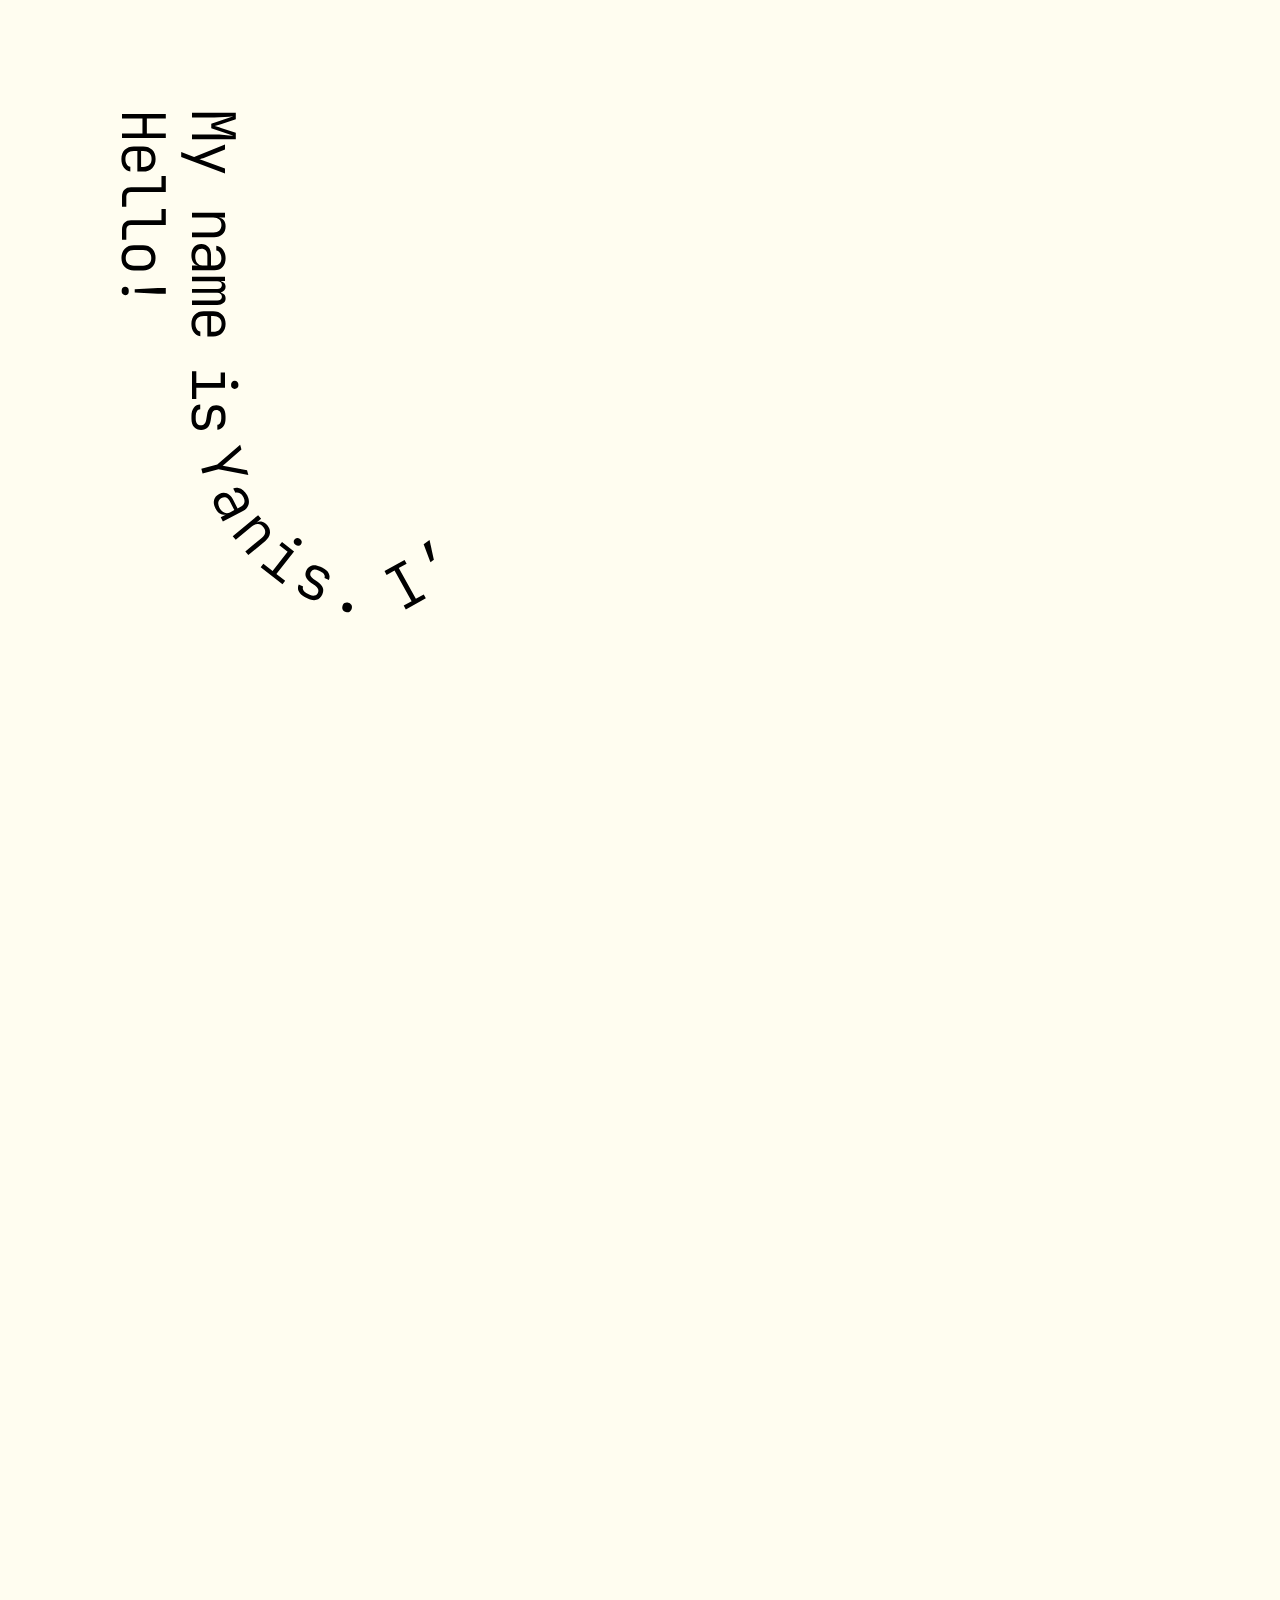
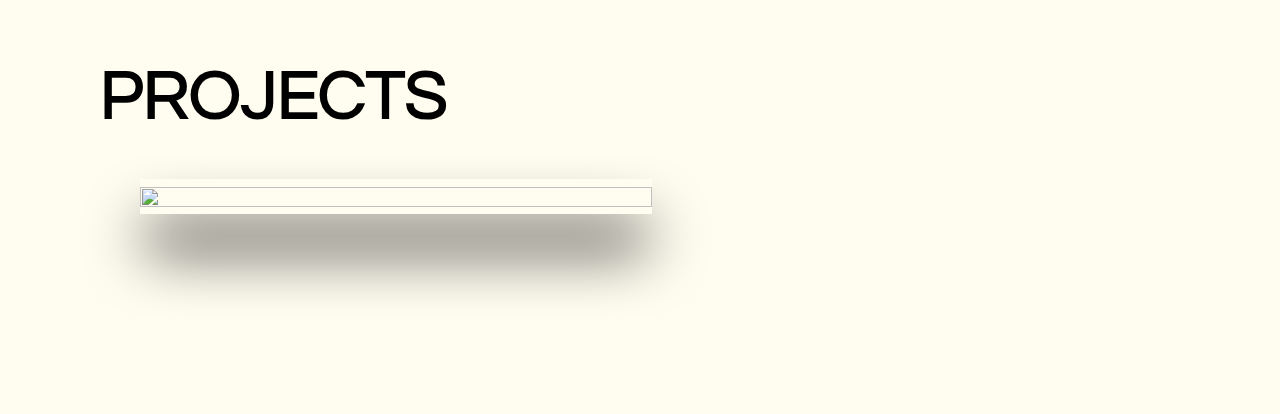
==== index.html @ 22958932 "svg configuration Done." ====
<!DOCTYPE html>
<html lang="fr">
  <head>
    <meta charset="UTF-8" />
    <meta http-equiv="X-UA-Compatible" content="IE=edge" />
    <meta name="viewport" content="width=device-width, initial-scale=1.0" />
    <link rel="stylesheet" href="style/style.css" />
    <link rel="preconnect" href="https://fonts.googleapis.com" />
    <link rel="preconnect" href="https://fonts.gstatic.com" crossorigin />
    <link
      href="https://fonts.googleapis.com/css2?family=Questrial&family=Roboto&display=swap"
      rel="stylesheet"
    />
    <title>Yanis - Portfolio</title>
  </head>
  <body>
    <header>
      <div
        style="
          width: auto;
          padding-top: 10px;
          padding-bottom: 30px;
          display: flex;
          justify-content: flex-end;
        "
      >
        <ul class="smooth-transition transformation-y">
          <li><a href="#home">Home</a></li>
          <li><a href="#projects">Projects</a></li>
          <li><a href="#contact">Contact</a></li>
          <li><a href="#about">About</a></li>
        </ul>
      </div>
    </header>

    <main>
      <div class="home-container">
        <div style="display: flex; justify-content: center">
          <svg
            width="1072"
            height="100%"
            viewBox="0 0 1072 1353"
            fill="none"
            xmlns="http://www.w3.org/2000/svg"
          >
            <path
              class="hello"
              d="M18 5.88L61.8 5.88V10.62H42.84V25.38L61.8 25.38V30.12L18 30.12V25.38H38.46V10.62L18 10.62V5.88ZM17.4 50.9766C17.4 47.1366 18.52 44.0766 20.76 41.7966C23.04 39.5166 26.06 38.3766 29.82 38.3766H39.18C42.94 38.3766 45.94 39.5166 48.18 41.7966C50.46 44.0766 51.6 47.1366 51.6 50.9766C51.6 54.8166 50.46 57.8766 48.18 60.1566C45.94 62.4366 42.94 63.5766 39.18 63.5766H33.36L33.36 43.0566H29.82C27.14 43.0566 25.06 43.7366 23.58 45.0966C22.14 46.4966 21.42 48.4566 21.42 50.9766C21.42 53.0966 21.84 54.8166 22.68 56.1366C23.52 57.4566 24.74 58.3166 26.34 58.7166V63.4566C23.58 63.0166 21.4 61.6766 19.8 59.4366C18.2 57.1966 17.4 54.3766 17.4 50.9766ZM37.08 43.0566L37.08 58.8966H39.18C41.86 58.8966 43.92 58.2166 45.36 56.8566C46.84 55.4966 47.58 53.5366 47.58 50.9766C47.58 48.4166 46.84 46.4566 45.36 45.0966C43.92 43.7366 41.86 43.0566 39.18 43.0566H37.08ZM18 88.5731C18 85.7331 18.8 83.4731 20.4 81.7931C22.04 80.1531 24.24 79.3331 27 79.3331H57.48V68.0531H61.8V84.0731H27C25.52 84.0731 24.36 84.4731 23.52 85.2731C22.72 86.0731 22.32 87.1731 22.32 88.5731V98.7731H18V88.5731ZM18 121.55C18 118.71 18.8 116.45 20.4 114.77C22.04 113.13 24.24 112.31 27 112.31H57.48V101.03H61.8V117.05H27C25.52 117.05 24.36 117.45 23.52 118.25C22.72 119.05 22.32 120.15 22.32 121.55V131.75H18V121.55ZM17.46 149.906C17.46 146.026 18.58 142.946 20.82 140.666C23.06 138.426 26.1 137.306 29.94 137.306H39.06C42.9 137.306 45.94 138.426 48.18 140.666C50.42 142.946 51.54 146.026 51.54 149.906C51.54 153.786 50.42 156.846 48.18 159.086C45.94 161.366 42.92 162.506 39.12 162.506H29.94C26.1 162.506 23.06 161.366 20.82 159.086C18.58 156.846 17.46 153.786 17.46 149.906ZM21.72 149.906C21.72 152.346 22.42 154.246 23.82 155.606C25.22 157.006 27.26 157.706 29.94 157.706H39.06C41.74 157.706 43.78 157.006 45.18 155.606C46.58 154.246 47.28 152.346 47.28 149.906C47.28 147.466 46.58 145.546 45.18 144.146C43.78 142.786 41.74 142.106 39.06 142.106H29.94C27.26 142.106 25.22 142.786 23.82 144.146C22.42 145.546 21.72 147.466 21.72 149.906ZM30.72 181.263L53.94 180.063H61.8V185.703H53.94L30.72 184.503V181.263ZM17.7 182.223C17.7 181.183 18.02 180.343 18.66 179.703C19.34 179.063 20.2 178.743 21.24 178.743C22.28 178.743 23.12 179.063 23.76 179.703C24.4 180.343 24.72 181.183 24.72 182.223V183.663C24.72 184.743 24.4 185.583 23.76 186.183C23.12 186.823 22.28 187.143 21.24 187.143C20.24 187.143 19.4 186.803 18.72 186.123C18.04 185.483 17.7 184.663 17.7 183.663V182.223Z"
              fill="black"
            />
            <path
              class="my-name"
              d="M88.0001 4.8L131.8 4.8V11.22L116.92 16.26C115.76 16.66 114.58 17.02 113.38 17.34C112.18 17.7 111.24 17.96 110.56 18.12C111.24 18.28 112.18 18.52 113.38 18.84C114.58 19.16 115.78 19.52 116.98 19.92L131.8 24.78V31.2L88.0001 31.2V26.52H110.2C113.64 26.52 117.02 26.64 120.34 26.88C123.66 27.12 126.68 27.42 129.4 27.78L107.26 20.34V15.66L129.4 8.16C126.76 8.52 123.82 8.82 120.58 9.06C117.38 9.34 113.92 9.48 110.2 9.48L88.0001 9.48V4.8ZM77.2001 44.0166L90.1001 48.8766L121 36.3966V41.6166L100.42 49.6566C99.6201 49.9766 98.7201 50.2966 97.7201 50.6166C96.7601 50.9366 95.9601 51.1766 95.3201 51.3366C95.9601 51.4966 96.7601 51.7366 97.7201 52.0566C98.7201 52.3766 99.6401 52.6966 100.48 53.0166L121 60.5166V65.5566L77.2001 48.9966V44.0166ZM88.0001 104.75H121V109.49H114.88C117 109.85 118.64 110.81 119.8 112.37C121 113.93 121.6 115.95 121.6 118.43C121.6 121.71 120.56 124.33 118.48 126.29C116.44 128.25 113.66 129.23 110.14 129.23H88.0001V124.49H109.6C112.12 124.49 114.06 123.83 115.42 122.51C116.78 121.19 117.46 119.39 117.46 117.11C117.46 114.75 116.74 112.89 115.3 111.53C113.86 110.17 111.82 109.49 109.18 109.49H88.0001V104.75ZM87.4001 147.326C87.4001 143.846 88.2801 141.106 90.0401 139.106C91.8401 137.106 94.2601 136.106 97.3001 136.106C100.3 136.106 102.66 137.086 104.38 139.046C106.14 141.006 107.02 143.646 107.02 146.966V157.466H110.5C112.66 157.466 114.34 156.826 115.54 155.546C116.78 154.266 117.4 152.486 117.4 150.206C117.4 148.166 116.92 146.446 115.96 145.046C115.04 143.646 113.82 142.806 112.3 142.526V137.726C114.14 137.966 115.76 138.646 117.16 139.766C118.56 140.886 119.64 142.346 120.4 144.146C121.2 145.946 121.6 147.966 121.6 150.206C121.6 153.886 120.6 156.806 118.6 158.966C116.64 161.126 113.98 162.206 110.62 162.206H88.0001V157.526H94.0601C91.9801 157.206 90.3401 156.126 89.1401 154.286C87.9801 152.446 87.4001 150.126 87.4001 147.326ZM91.2401 148.466C91.2401 151.106 91.9001 153.266 93.2201 154.946C94.5401 156.626 96.2601 157.466 98.3801 157.466H103.36V147.026C103.36 145.146 102.84 143.646 101.8 142.526C100.76 141.406 99.3401 140.846 97.5401 140.846C95.6201 140.846 94.0801 141.526 92.9201 142.886C91.8001 144.246 91.2401 146.106 91.2401 148.466ZM88.0001 168.783H121V172.983H116.92V173.283C118.32 173.523 119.44 174.123 120.28 175.083C121.16 176.083 121.6 177.323 121.6 178.803C121.6 180.203 121.18 181.383 120.34 182.343C119.5 183.343 118.36 184.043 116.92 184.443V184.683C118.32 184.963 119.44 185.603 120.28 186.603C121.16 187.603 121.6 188.863 121.6 190.383C121.6 192.343 120.84 193.923 119.32 195.123C117.8 196.363 115.78 196.983 113.26 196.983H88.0001V192.543H113.26C114.7 192.543 115.82 192.203 116.62 191.523C117.46 190.883 117.88 189.963 117.88 188.763C117.88 187.523 117.46 186.563 116.62 185.883C115.82 185.203 114.7 184.863 113.26 184.863H88.0001V180.903H113.26C114.7 180.903 115.82 180.563 116.62 179.883C117.46 179.203 117.88 178.263 117.88 177.063C117.88 175.863 117.46 174.923 116.62 174.243C115.82 173.563 114.7 173.223 113.26 173.223H88.0001V168.783ZM87.4001 215.859C87.4001 212.019 88.5201 208.959 90.7601 206.679C93.0401 204.399 96.0601 203.259 99.8201 203.259H109.18C112.94 203.259 115.94 204.399 118.18 206.679C120.46 208.959 121.6 212.019 121.6 215.859C121.6 219.699 120.46 222.759 118.18 225.039C115.94 227.319 112.94 228.459 109.18 228.459H103.36V207.939H99.8201C97.1401 207.939 95.0601 208.619 93.5801 209.979C92.1401 211.379 91.4201 213.339 91.4201 215.859C91.4201 217.979 91.8401 219.699 92.6801 221.019C93.5201 222.339 94.7401 223.199 96.3401 223.599V228.339C93.5801 227.899 91.4001 226.559 89.8001 224.319C88.2001 222.079 87.4001 219.259 87.4001 215.859ZM107.08 207.939V223.779H109.18C111.86 223.779 113.92 223.099 115.36 221.739C116.84 220.379 117.58 218.419 117.58 215.859C117.58 213.299 116.84 211.339 115.36 209.979C113.92 208.619 111.86 207.939 109.18 207.939H107.08Z"
              fill="black"
            />
            <path
              class="is"
              d="M88.0001 263.28H92.3201V275.04H116.68V264.54H121V279.84H92.3201V291H88.0001V263.28ZM127.06 276.9C127.06 275.66 127.38 274.66 128.02 273.9C128.66 273.18 129.54 272.82 130.66 272.82C131.82 272.82 132.74 273.18 133.42 273.9C134.1 274.66 134.44 275.66 134.44 276.9C134.44 278.14 134.1 279.12 133.42 279.84C132.74 280.6 131.82 280.98 130.66 280.98C129.54 280.98 128.66 280.6 128.02 279.84C127.38 279.12 127.06 278.14 127.06 276.9ZM87.4601 307.777C87.4601 304.497 88.2401 301.797 89.8001 299.677C91.4001 297.597 93.5401 296.517 96.2201 296.437V301.297C94.8601 301.377 93.7601 302.017 92.9201 303.217C92.1201 304.457 91.7201 306.017 91.7201 307.897V310.777C91.7201 312.937 92.1801 314.557 93.1001 315.637C94.0601 316.757 95.3201 317.317 96.8801 317.317C98.3601 317.317 99.5601 316.817 100.48 315.817C101.4 314.817 102 313.417 102.28 311.617L103.06 306.637C104.06 300.357 107.14 297.217 112.3 297.217C115.22 297.217 117.48 298.177 119.08 300.097C120.72 302.057 121.54 304.797 121.54 308.317V310.657C121.54 313.897 120.78 316.517 119.26 318.517C117.78 320.517 115.8 321.557 113.32 321.637V316.777C114.52 316.697 115.48 316.097 116.2 314.977C116.92 313.857 117.28 312.377 117.28 310.537V308.197C117.28 306.197 116.84 304.637 115.96 303.517C115.08 302.437 113.86 301.897 112.3 301.897C109.66 301.897 108.06 303.717 107.5 307.357L106.72 312.277C106.2 315.557 105.16 317.997 103.6 319.597C102.08 321.197 99.9401 321.997 97.1801 321.997C94.1801 321.997 91.8001 321.037 90.0401 319.117C88.3201 317.197 87.4601 314.397 87.4601 310.717V307.777Z"
              fill="black"
            />
            <path
              class="yanis"
              d="M97.3264 360.873L113.256 356.573L136.156 336.655L137.439 341.405L121.943 354.911C121.142 355.625 120.43 356.21 119.807 356.668C119.196 357.165 118.732 357.518 118.415 357.728C118.756 357.76 119.315 357.837 120.094 357.958C120.911 358.069 121.84 358.212 122.882 358.387L143.037 362.143L144.32 366.893L114.507 361.207L98.5775 365.508L97.3264 360.873Z"
              fill="black"
            />
            <path
              class="yanis"
              d="M111.502 400.452C109.902 397.362 109.423 394.524 110.066 391.939C110.745 389.335 112.434 387.334 115.133 385.936C117.797 384.556 120.343 384.341 122.772 385.291C125.236 386.222 127.232 388.161 128.758 391.109L133.587 400.433L136.678 398.833C138.596 397.839 139.793 396.498 140.27 394.81C140.782 393.103 140.514 391.237 139.466 389.213C138.528 387.401 137.31 386.095 135.814 385.293C134.353 384.473 132.884 384.288 131.405 384.738L129.198 380.476C130.942 379.843 132.693 379.702 134.451 380.052C136.21 380.403 137.84 381.203 139.343 382.452C140.881 383.682 142.165 385.292 143.195 387.281C144.888 390.549 145.343 393.602 144.56 396.439C143.813 399.259 141.948 401.441 138.964 402.986L118.878 413.389L116.726 409.233L122.107 406.446C120.113 407.119 118.16 406.914 116.248 405.832C114.372 404.732 112.79 402.938 111.502 400.452ZM115.436 399.698C116.65 402.043 118.23 403.657 120.174 404.542C122.119 405.426 124.033 405.381 125.915 404.406L130.337 402.116L125.536 392.846C124.672 391.176 123.52 390.083 122.081 389.567C120.643 389.051 119.124 389.207 117.526 390.035C115.821 390.918 114.766 392.23 114.362 393.971C113.993 395.693 114.351 397.603 115.436 399.698Z"
              fill="black"
            />
            <path
              class="yanis"
              d="M128.717 428.223L154.125 407.165L157.15 410.814L152.438 414.72C154.3 413.644 156.175 413.337 158.064 413.798C159.983 414.233 161.734 415.405 163.317 417.315C165.41 419.84 166.281 422.521 165.93 425.357C165.61 428.168 164.095 430.697 161.385 432.943L144.339 447.071L141.314 443.421L157.945 429.638C159.885 428.03 160.957 426.284 161.162 424.4C161.367 422.516 160.742 420.696 159.287 418.94C157.781 417.123 156.04 416.151 154.063 416.022C152.087 415.894 150.082 416.672 148.049 418.357L131.742 431.872L128.717 428.223Z"
              fill="black"
            />
            <path
              class="yanis"
              d="M156.681 459.141L159.345 455.741L168.602 462.993L183.626 443.817L175.36 437.342L178.024 433.941L190.068 443.377L172.381 465.954L181.166 472.836L178.502 476.237L156.681 459.141ZM191.491 436.794C190.515 436.029 189.925 435.16 189.722 434.188C189.55 433.24 189.809 432.325 190.5 431.443C191.215 430.53 192.066 430.028 193.052 429.937C194.07 429.87 195.067 430.219 196.043 430.984C197.019 431.749 197.581 432.621 197.728 433.6C197.907 434.604 197.639 435.563 196.923 436.476C196.233 437.358 195.391 437.816 194.398 437.851C193.436 437.911 192.468 437.558 191.491 436.794Z"
              fill="black"
            />
            <path
              class="yanis"
              d="M201.138 489.244C198.186 487.816 196.094 485.938 194.865 483.611C193.689 481.265 193.648 478.869 194.743 476.421L199.118 478.537C198.598 479.796 198.695 481.065 199.41 482.343C200.178 483.603 201.408 484.643 203.101 485.461L205.694 486.715C207.638 487.655 209.297 487.946 210.67 487.588C212.096 487.211 213.149 486.321 213.828 484.916C214.472 483.584 214.544 482.286 214.044 481.022C213.545 479.759 212.545 478.609 211.047 477.573L206.903 474.703C201.685 471.069 200.198 466.929 202.445 462.284C203.716 459.655 205.564 458.038 207.989 457.434C210.467 456.811 213.291 457.265 216.46 458.797L218.567 459.816C221.484 461.226 223.512 463.051 224.65 465.29C225.807 467.493 225.881 469.729 224.874 471.996L220.498 469.88C220.949 468.765 220.826 467.64 220.131 466.504C219.436 465.368 218.261 464.4 216.604 463.599L214.498 462.58C212.697 461.71 211.101 461.427 209.71 461.731C208.354 462.054 207.337 462.917 206.658 464.321C205.509 466.698 206.451 468.931 209.484 471.019L213.574 473.863C216.3 475.759 218.044 477.758 218.806 479.859C219.584 481.924 219.373 484.199 218.172 486.683C216.866 489.384 214.965 491.109 212.471 491.858C209.993 492.57 207.098 492.126 203.785 490.524L201.138 489.244Z"
              fill="black"
            />
            <path
              class="yanis"
              d="M241.995 504.047C240.556 503.701 239.507 503.017 238.848 501.994C238.237 500.942 238.1 499.716 238.437 498.316C238.793 496.838 239.482 495.77 240.505 495.111C241.566 494.461 242.816 494.309 244.255 494.656C245.694 495.002 246.719 495.701 247.33 496.753C247.979 497.815 248.126 499.085 247.771 500.562C247.434 501.962 246.734 502.987 245.673 503.637C244.66 504.257 243.434 504.394 241.995 504.047Z"
              fill="black"
            />
            <path
              class="im"
              d="M301.801 501.377L299.7 497.602L307.618 493.197L290.525 462.472L282.608 466.876L280.508 463.101L300.537 451.959L302.637 455.734L294.772 460.109L311.865 490.835L319.73 486.459L321.83 490.235L301.801 501.377Z"
              fill="black"
            />
            <path
              class="im"
              d="M326.45 454.165L319.63 436.177L325.539 432.063L329.848 451.799L326.45 454.165Z"
              fill="black"
            />
            <path
              class="im"
              d="M369.233 457.556L347.756 432.501L350.945 429.768L353.6 432.866L353.828 432.67C353.099 431.451 352.826 430.21 353.008 428.948C353.195 427.629 353.85 426.488 354.973 425.525C356.036 424.613 357.206 424.164 358.481 424.177C359.787 424.164 361.06 424.574 362.301 425.407L362.484 425.251C361.785 424.006 361.542 422.739 361.755 421.451C361.941 420.132 362.611 418.977 363.765 417.988C365.254 416.713 366.948 416.261 368.848 416.634C370.779 416.982 372.564 418.112 374.204 420.025L390.644 439.203L387.273 442.093L370.833 422.915C369.896 421.821 368.909 421.192 367.872 421.027C366.839 420.806 365.868 421.086 364.956 421.867C364.015 422.674 363.559 423.618 363.59 424.698C363.594 425.748 364.065 426.819 365.002 427.913L381.442 447.091L378.435 449.668L361.996 430.49C361.058 429.397 360.071 428.768 359.034 428.603C357.971 428.408 356.984 428.7 356.073 429.481C355.162 430.262 354.722 431.193 354.752 432.273C354.757 433.323 355.227 434.395 356.165 435.488L372.604 454.667L369.233 457.556Z"
              fill="black"
            />
            <path
              class="web-mobile"
              d="M420.574 412.544L391.788 395.547L394.474 392.318L414.92 404.798C415.674 405.268 416.519 405.815 417.457 406.439C418.364 407.037 419.105 407.523 419.679 407.897L419.794 407.758C419.322 407.262 418.709 406.622 417.956 405.839C417.197 405 416.53 404.238 415.956 403.552L400.267 385.352L403.337 381.662L424.09 393.773C424.9 394.238 425.771 394.754 426.704 395.322C427.605 395.864 428.346 396.35 428.925 396.779L429.079 396.595C428.607 396.098 427.994 395.459 427.241 394.676C426.456 393.868 425.777 393.12 425.203 392.435L409.245 374.558L411.816 371.467L433.619 396.859L430.166 401.011L410.158 389.13C409.2 388.593 408.211 388.031 407.191 387.443C406.166 386.799 405.351 386.277 404.746 385.878L404.631 386.017C405.134 386.539 405.795 387.245 406.615 388.135C407.405 389 408.151 389.854 408.853 390.699L424.066 408.346L420.574 412.544Z"
              fill="black"
            />
            <path
              class="web-mobile"
              d="M454.535 374.565C451.906 377.364 448.995 378.827 445.801 378.956C442.578 379.057 439.596 377.82 436.856 375.246L430.033 368.838C427.292 366.264 425.886 363.379 425.814 360.183C425.713 356.961 426.977 353.95 429.606 351.151C432.235 348.352 435.161 346.902 438.384 346.801C441.578 346.672 444.545 347.895 447.286 350.469L451.528 354.454L437.479 369.411L440.06 371.835C442.013 373.669 443.995 374.598 446.005 374.62C448.013 374.585 449.879 373.649 451.605 371.812C453.056 370.267 453.927 368.726 454.219 367.189C454.51 365.651 454.21 364.189 453.317 362.802L456.562 359.347C458.273 361.558 458.945 364.027 458.577 366.755C458.21 369.483 456.862 372.086 454.535 374.565ZM434.768 366.864L445.612 355.318L444.082 353.881C442.128 352.046 440.161 351.131 438.18 351.137C436.17 351.115 434.289 352.037 432.537 353.903C430.784 355.769 429.981 357.704 430.129 359.709C430.248 361.686 431.284 363.592 433.237 365.427L434.768 366.864Z"
              fill="black"
            />
            <path
              class="web-mobile"
              d="M484.398 344.701C482.652 346.348 480.813 347.313 478.881 347.597C476.921 347.851 475.11 347.389 473.446 346.208L473.402 346.25L477.397 350.482L473.949 353.736L443.888 321.88L447.336 318.627L453.801 325.478L458.699 330.756L458.786 330.673C457.704 328.944 457.361 327.123 457.756 325.211C458.153 323.241 459.209 321.447 460.926 319.827C463.34 317.549 466.03 316.523 468.994 316.75C471.959 316.978 474.731 318.459 477.312 321.194L484.024 328.306C486.605 331.041 487.908 333.909 487.934 336.909C487.962 339.852 486.783 342.45 484.398 344.701ZM480.465 342.719C482.211 341.072 483.084 339.258 483.085 337.277C483.086 335.297 482.18 333.346 480.368 331.426L473.944 324.619C472.133 322.699 470.238 321.682 468.26 321.568C466.283 321.454 464.422 322.221 462.676 323.868C460.96 325.487 460.115 327.302 460.141 329.312C460.17 331.265 461.076 333.187 462.86 335.078L469.284 341.886C471.069 343.777 472.963 344.794 474.968 344.937C476.946 345.051 478.778 344.312 480.465 342.719Z"
              fill="black"
            />
            <path
              class="web-mobile"
              d="M504.439 334.458L476.135 281.203L479.459 277.415L507.763 330.67L504.439 334.458Z"
              fill="black"
            />
            <path
              class="web-mobile"
              d="M526.033 301.045L504.294 276.217L507.454 273.451L510.142 276.52L510.368 276.323C509.626 275.111 509.34 273.873 509.509 272.609C509.681 271.288 510.324 270.14 511.438 269.165C512.491 268.243 513.656 267.782 514.931 267.781C516.237 267.755 517.515 268.151 518.764 268.971L518.945 268.813C518.233 267.575 517.977 266.311 518.176 265.02C518.349 263.699 519.007 262.538 520.15 261.537C521.625 260.246 523.314 259.777 525.218 260.13C527.153 260.457 528.95 261.568 530.61 263.464L547.25 282.469L543.909 285.394L527.269 266.389C526.321 265.305 525.327 264.687 524.289 264.533C523.254 264.322 522.285 264.613 521.382 265.403C520.449 266.22 520.003 267.168 520.045 268.248C520.061 269.298 520.543 270.365 521.491 271.448L538.131 290.453L535.152 293.061L518.512 274.057C517.563 272.973 516.57 272.355 515.531 272.201C514.466 272.017 513.482 272.32 512.579 273.11C511.676 273.901 511.246 274.836 511.288 275.916C511.303 276.966 511.785 278.032 512.734 279.116L529.374 298.121L526.033 301.045Z"
              fill="black"
            />
            <path
              class="web-mobile"
              d="M568.877 267.755C565.648 269.906 562.464 270.682 559.324 270.082C556.218 269.46 553.6 267.551 551.471 264.355L546.414 256.766C544.285 253.57 543.532 250.419 544.154 247.313C544.809 244.185 546.751 241.545 549.98 239.393C553.209 237.242 556.377 236.477 559.483 237.099C562.622 237.699 565.246 239.58 567.353 242.743L572.443 250.382C574.572 253.578 575.309 256.74 574.653 259.868C574.031 262.974 572.106 265.603 568.877 267.755ZM566.515 264.209C568.545 262.857 569.738 261.221 570.094 259.301C570.483 257.36 569.934 255.274 568.448 253.044L563.391 245.454C561.905 243.224 560.192 241.914 558.25 241.526C556.342 241.115 554.373 241.586 552.342 242.939C550.312 244.291 549.102 245.939 548.713 247.88C548.358 249.799 548.923 251.874 550.409 254.104L555.466 261.694C556.952 263.924 558.649 265.245 560.557 265.656C562.498 266.044 564.484 265.562 566.515 264.209Z"
              fill="black"
            />
            <path
              class="web-mobile"
              d="M605.161 247.074C603.006 248.131 600.964 248.51 599.034 248.209C597.087 247.873 595.493 246.895 594.253 245.276L594.199 245.303L596.763 250.527L592.508 252.616L573.208 213.298L577.463 211.209L581.614 219.665L584.733 226.155L584.84 226.102C584.318 224.13 584.528 222.289 585.471 220.579C586.432 218.815 587.972 217.413 590.09 216.373C593.071 214.91 595.943 214.725 598.708 215.819C601.473 216.913 603.684 219.147 605.341 222.522L609.65 231.301C611.307 234.677 611.705 237.801 610.843 240.675C609.999 243.495 608.105 245.628 605.161 247.074ZM601.99 244.018C604.144 242.961 605.515 241.486 606.101 239.594C606.687 237.702 606.399 235.571 605.236 233.201L601.111 224.799C599.948 222.429 598.438 220.897 596.583 220.204C594.728 219.511 592.723 219.693 590.568 220.75C588.45 221.79 587.106 223.274 586.537 225.202C585.987 227.076 586.285 229.181 587.43 231.515L591.555 239.917C592.701 242.251 594.21 243.782 596.083 244.512C597.938 245.205 599.907 245.041 601.99 244.018Z"
              fill="black"
            />
            <path
              class="web-mobile"
              d="M628.58 235.994L627.201 231.9L638.346 228.146L630.569 205.061L620.618 208.413L619.239 204.319L633.739 199.435L642.894 226.614L653.47 223.051L654.85 227.145L628.58 235.994ZM629.018 194.63C627.843 195.026 626.793 195.042 625.869 194.678C624.982 194.301 624.36 193.582 624.002 192.521C623.632 191.422 623.68 190.435 624.145 189.561C624.648 188.674 625.487 188.032 626.662 187.636C627.837 187.24 628.875 187.25 629.774 187.664C630.711 188.066 631.365 188.817 631.735 189.916C632.093 190.977 632.014 191.933 631.498 192.782C631.02 193.618 630.193 194.234 629.018 194.63Z"
              fill="black"
            />
            <path
              class="web-mobile"
              d="M684.046 220.736C681.259 221.282 678.888 220.931 676.931 219.684C675.007 218.39 673.779 216.389 673.248 213.68L667.387 183.769L656.317 185.939L655.487 181.699L671.208 178.618L677.9 212.769C678.184 214.221 678.8 215.283 679.746 215.953C680.685 216.584 681.842 216.765 683.216 216.496L693.225 214.535L694.056 218.774L684.046 220.736Z"
              fill="black"
            />
            <path
              class="web-mobile"
              d="M719.444 217.096C715.611 217.335 712.488 216.407 710.073 214.313C707.656 212.178 706.331 209.235 706.097 205.482L705.517 196.14C705.283 192.388 706.235 189.323 708.371 186.945C710.506 184.528 713.489 183.201 717.321 182.962C721.154 182.724 724.279 183.672 726.696 185.806C729.111 187.9 730.435 190.824 730.668 194.576L731.029 200.385L710.549 201.659L710.768 205.192C710.935 207.867 711.742 209.9 713.192 211.293C714.678 212.644 716.679 213.241 719.194 213.084C721.31 212.953 723.001 212.427 724.266 211.506C725.532 210.586 726.314 209.315 726.614 207.693L731.345 207.399C731.077 210.181 729.875 212.44 727.739 214.176C725.602 215.912 722.837 216.885 719.444 217.096ZM710.318 197.946L726.127 196.963L725.997 194.867C725.831 192.192 725.024 190.178 723.577 188.825C722.128 187.433 720.126 186.816 717.571 186.975C715.016 187.133 713.106 187.994 711.84 189.555C710.572 191.077 710.021 193.175 710.187 195.85L710.318 197.946Z"
              fill="black"
            />
            <path
              class="developer"
              d="M762.116 230.996C759.136 229.624 757.172 227.53 756.223 224.715C755.326 221.88 755.665 218.755 757.238 215.34L761.329 206.457C762.902 203.042 765.057 200.753 767.793 199.591C770.53 198.43 773.407 198.543 776.422 199.932C778.566 200.92 780.121 202.275 781.09 203.998C782.111 205.701 782.385 207.544 781.911 209.528L782.02 209.579L784.978 203.014L788.918 194.458L793.223 196.44L774.901 236.224L770.596 234.241L773.03 228.955L772.976 228.93C771.776 230.579 770.207 231.596 768.268 231.98C766.346 232.328 764.296 232 762.116 230.996ZM765.21 227.863C767.317 228.834 769.29 228.949 771.127 228.21C772.982 227.435 774.453 225.867 775.54 223.505L779.456 215.003C780.543 212.642 780.771 210.523 780.138 208.646C779.558 206.749 778.196 205.307 776.053 204.32C773.873 203.316 771.864 203.184 770.026 203.923C768.189 204.662 766.718 206.23 765.613 208.628L761.698 217.13C760.593 219.528 760.358 221.665 760.991 223.542C761.624 225.419 763.03 226.859 765.21 227.863Z"
              fill="black"
            />
            <path
              class="developer"
              d="M798.251 251.383C795.087 249.208 793.2 246.551 792.591 243.413C792.004 240.243 792.776 237.108 794.906 234.01L800.21 226.298C802.341 223.2 804.98 221.374 808.128 220.82C811.299 220.233 814.466 221.028 817.63 223.204C820.794 225.38 822.669 228.053 823.256 231.224C823.865 234.361 823.105 237.479 820.974 240.577L817.676 245.373L800.768 233.745L798.763 236.662C797.244 238.87 796.626 240.969 796.908 242.959C797.245 244.939 798.452 246.643 800.529 248.071C802.275 249.272 803.931 249.901 805.494 249.957C807.058 250.013 808.458 249.495 809.694 248.403L813.599 251.089C811.673 253.114 809.334 254.151 806.581 254.2C803.829 254.249 801.052 253.31 798.251 251.383ZM802.876 230.68L815.928 239.656L817.118 237.925C818.637 235.717 819.243 233.634 818.939 231.677C818.657 229.687 817.461 227.967 815.352 226.516C813.243 225.066 811.208 224.565 809.249 225.014C807.313 225.429 805.585 226.741 804.066 228.95L802.876 230.68Z"
              fill="black"
            />
            <path
              class="developer"
              d="M827.245 274.091L842.094 242.47L845.615 245.906L835.272 267.756C834.721 268.951 834.127 270.103 833.49 271.214C832.881 272.297 832.41 273.151 832.078 273.777C832.668 273.402 833.496 272.897 834.563 272.262C835.658 271.598 836.796 270.976 837.977 270.396L859.441 259.401L862.962 262.837L831.711 278.449L827.245 274.091Z"
              fill="black"
            />
            <path
              class="developer"
              d="M855.115 306.884C852.863 303.774 851.975 300.638 852.453 297.478C852.962 294.294 854.74 291.599 857.785 289.394L865.366 283.905C868.412 281.7 871.51 280.864 874.662 281.397C877.846 281.906 880.564 283.716 882.816 286.826C885.068 289.937 885.939 293.084 885.43 296.267C884.952 299.428 883.191 302.111 880.146 304.316L875.432 307.729L863.397 291.109L860.53 293.185C858.359 294.757 857.073 296.527 856.672 298.497C856.327 300.475 856.893 302.485 858.371 304.526C859.614 306.243 860.963 307.39 862.418 307.967C863.872 308.543 865.365 308.524 866.895 307.91L869.675 311.749C867.182 313.011 864.63 313.205 862.021 312.329C859.411 311.453 857.109 309.638 855.115 306.884ZM866.41 288.927L875.7 301.757L877.401 300.525C879.572 298.953 880.841 297.195 881.21 295.248C881.611 293.279 881.061 291.257 879.56 289.184C878.058 287.11 876.309 285.957 874.313 285.723C872.349 285.466 870.282 286.124 868.111 287.695L866.41 288.927Z"
              fill="black"
            />
            <path
              class="developer"
              d="M878.233 344.943C876.983 342.393 876.706 340.011 877.403 337.799C878.153 335.604 879.768 333.899 882.246 332.684L909.613 319.266L904.647 309.137L908.526 307.236L915.579 321.62L884.333 336.94C883.004 337.592 882.138 338.461 881.736 339.55C881.37 340.62 881.495 341.784 882.112 343.041L886.602 352.199L882.723 354.101L878.233 344.943Z"
              fill="black"
            />
            <path
              class="developer"
              d="M890.154 378.212C889.063 374.489 889.272 371.218 890.78 368.4C892.3 365.621 894.903 363.691 898.588 362.611L907.34 360.047C911.025 358.967 914.257 359.187 917.036 360.707C919.827 362.265 921.768 364.906 922.859 368.629C923.95 372.352 923.736 375.604 922.216 378.383C920.708 381.201 918.13 383.144 914.483 384.213L905.674 386.794C901.989 387.874 898.751 387.635 895.96 386.077C893.181 384.557 891.245 381.935 890.154 378.212ZM894.242 377.014C894.928 379.356 896.134 380.982 897.86 381.894C899.598 382.844 901.752 382.942 904.324 382.188L913.076 379.624C915.648 378.87 917.409 377.625 918.359 375.887C919.32 374.189 919.457 372.168 918.771 369.827C918.085 367.485 916.873 365.84 915.136 364.89C913.41 363.978 911.261 363.899 908.689 364.653L899.937 367.217C897.365 367.971 895.599 369.197 894.638 370.896C893.688 372.633 893.556 374.673 894.242 377.014Z"
              fill="black"
            />
            <path
              class="developer"
              d="M886.489 406.434L930.004 401.442L930.544 406.151L924.762 406.815C926.799 407.024 928.465 407.859 929.76 409.321C931.095 410.779 931.899 412.7 932.172 415.084C932.551 418.382 931.759 421.131 929.796 423.329C927.878 425.562 925.052 426.892 921.316 427.321L911.6 428.435C907.864 428.864 904.79 428.21 902.376 426.474C899.967 424.777 898.574 422.28 898.195 418.981C897.926 416.637 898.275 414.584 899.24 412.822C900.21 411.1 901.646 409.929 903.548 409.308L903.527 409.13L896.865 410.015L887.029 411.143L886.489 406.434ZM902.144 417.079C902.413 419.424 903.34 421.189 904.926 422.376C906.512 423.563 908.616 424.007 911.239 423.706L920.538 422.639C923.16 422.338 925.11 421.43 926.385 419.915C927.661 418.4 928.164 416.47 927.895 414.125C927.626 411.781 926.679 410.017 925.054 408.835C923.468 407.647 921.384 407.202 918.801 407.498L909.502 408.565C906.919 408.861 904.97 409.769 903.654 411.289C902.379 412.804 901.875 414.734 902.144 417.079Z"
              fill="black"
            />
            <path
              class="developer"
              d="M899.151 457.171C899.369 453.337 900.66 450.345 903.026 448.196C905.431 446.049 908.511 445.081 912.265 445.294L921.61 445.824C925.364 446.037 928.294 447.345 930.402 449.748C932.549 452.153 933.514 455.273 933.297 459.107C933.079 462.941 931.768 465.931 929.363 468.078C926.997 470.228 923.937 471.196 920.183 470.984L914.373 470.654L915.534 450.167L912 449.967C909.324 449.815 907.209 450.376 905.654 451.65C904.137 452.966 903.308 454.883 903.165 457.399C903.045 459.515 903.367 461.256 904.131 462.622C904.895 463.987 906.064 464.915 907.639 465.405L907.371 470.137C904.64 469.541 902.539 468.08 901.069 465.753C899.598 463.426 898.959 460.566 899.151 457.171ZM919.248 450.378L918.352 466.192L920.448 466.311C923.124 466.463 925.219 465.9 926.734 464.624C928.288 463.35 929.138 461.435 929.283 458.879C929.428 456.323 928.8 454.325 927.399 452.883C926.039 451.444 924.021 450.648 921.345 450.496L919.248 450.378Z"
              fill="black"
            />
            <path
              class="developer"
              d="M896.608 485.907L928.758 493.349L927.689 497.967L921.843 496.614C923.779 497.473 925.141 498.773 925.929 500.516C926.707 502.297 926.821 504.376 926.271 506.754C925.495 510.105 923.805 512.526 921.202 514.018C918.629 515.557 915.549 515.912 911.964 515.082L909.743 514.568L910.839 509.833L912.709 510.266C915.281 510.861 917.422 510.659 919.132 509.659C920.832 508.697 921.967 506.989 922.535 504.534C923.085 502.157 922.808 500.163 921.703 498.552C920.627 496.989 918.784 495.906 916.173 495.302L895.539 490.525L896.608 485.907Z"
              fill="black"
            />
            <path
              class="based"
              d="M879.054 557.101C879.769 554.81 880.9 553.068 882.446 551.875C884.031 550.693 885.837 550.21 887.865 550.425L887.883 550.367L882.328 548.632L883.741 544.108L925.549 557.167L924.135 561.692L915.144 558.883L908.289 556.679L908.254 556.793C910.043 557.772 911.234 559.191 911.826 561.052C912.444 562.964 912.402 565.046 911.698 567.298C910.708 570.467 908.865 572.678 906.169 573.931C903.472 575.184 900.33 575.25 896.741 574.129L887.406 571.213C883.817 570.092 881.276 568.23 879.785 565.627C878.319 563.074 878.076 560.232 879.054 557.101ZM883.453 556.904C882.737 559.194 882.864 561.204 883.833 562.931C884.802 564.659 886.546 565.916 889.066 566.703L898 569.494C900.52 570.281 902.67 570.24 904.45 569.372C906.23 568.503 907.478 566.923 908.194 564.632C908.897 562.38 908.746 560.383 907.738 558.644C906.757 556.955 905.026 555.722 902.544 554.947L893.61 552.156C891.128 551.381 888.978 551.422 887.16 552.279C885.38 553.147 884.144 554.689 883.453 556.904Z"
              fill="black"
            />
            <path
              class="based"
              d="M865.455 590.011C867.08 586.934 869.138 584.922 871.628 583.975C874.154 583.047 876.76 583.292 879.449 584.712C882.102 586.113 883.731 588.081 884.337 590.618C884.978 593.173 884.523 595.918 882.973 598.854L878.07 608.139L881.148 609.764C883.058 610.772 884.842 610.991 886.501 610.419C888.195 609.866 889.575 608.582 890.639 606.566C891.592 604.762 891.971 603.017 891.775 601.33C891.615 599.663 890.929 598.35 889.715 597.393L891.957 593.148C893.472 594.22 894.587 595.577 895.302 597.222C896.017 598.866 896.29 600.661 896.122 602.608C895.989 604.573 895.399 606.546 894.353 608.527C892.635 611.781 890.387 613.896 887.61 614.872C884.868 615.867 882.012 615.58 879.041 614.011L859.038 603.45L861.223 599.311L866.582 602.141C864.892 600.886 863.946 599.166 863.744 596.978C863.577 594.809 864.148 592.487 865.455 590.011ZM868.319 592.812C867.086 595.147 866.661 597.365 867.044 599.467C867.427 601.569 868.555 603.115 870.43 604.105L874.834 606.43L879.709 597.198C880.587 595.535 880.827 593.966 880.43 592.49C880.034 591.014 879.039 589.856 877.448 589.015C875.75 588.119 874.071 588.001 872.41 588.662C870.784 589.342 869.421 590.725 868.319 592.812Z"
              fill="black"
            />
            <path
              class="based"
              d="M843.324 624.73C845.358 622.157 847.644 620.522 850.183 619.827C852.728 619.187 855.076 619.667 857.228 621.266L854.215 625.078C853.098 624.298 851.838 624.118 850.435 624.538C849.039 625.015 847.758 625.991 846.592 627.466L844.806 629.725C843.467 631.42 842.823 632.976 842.875 634.394C842.934 635.868 843.575 637.089 844.799 638.056C845.96 638.974 847.211 639.325 848.553 639.111C849.895 638.897 851.234 638.171 852.57 636.933L856.27 633.509C860.948 629.202 865.312 628.649 869.36 631.848C871.651 633.659 872.829 635.814 872.893 638.312C872.965 640.867 871.909 643.525 869.726 646.286L868.275 648.122C866.266 650.664 864.045 652.248 861.613 652.875C859.211 653.526 857.013 653.114 855.018 651.639L858.031 647.826C859.023 648.508 860.148 648.632 861.407 648.2C862.666 647.768 863.867 646.83 865.008 645.386L866.459 643.551C867.699 641.982 868.321 640.485 868.325 639.061C868.304 637.668 867.682 636.487 866.458 635.52C864.387 633.883 862.003 634.319 859.307 636.827L855.644 640.204C853.202 642.454 850.873 643.724 848.657 644.012C846.473 644.324 844.298 643.625 842.132 641.914C839.779 640.053 838.507 637.824 838.316 635.227C838.158 632.654 839.219 629.924 841.501 627.037L843.324 624.73Z"
              fill="black"
            />
            <path
              class="based"
              d="M815.109 654.467C817.999 651.938 821.039 650.765 824.23 650.949C827.448 651.164 830.294 652.686 832.77 655.515L838.935 662.559C841.411 665.388 842.529 668.396 842.288 671.584C842.074 674.801 840.522 677.674 837.632 680.203C834.743 682.732 831.689 683.889 828.472 683.675C825.281 683.491 822.447 681.984 819.971 679.155L816.138 674.775L831.58 661.261L829.249 658.597C827.484 656.58 825.602 655.463 823.604 655.245C821.602 655.083 819.653 655.832 817.757 657.492C816.161 658.888 815.144 660.337 814.704 661.838C814.263 663.34 814.42 664.824 815.172 666.291L811.605 669.413C810.119 667.046 809.692 664.523 810.324 661.844C810.955 659.165 812.551 656.706 815.109 654.467ZM834.03 664.06L822.11 674.492L823.493 676.072C825.258 678.089 827.126 679.192 829.098 679.38C831.096 679.598 833.058 678.864 834.985 677.178C836.911 675.492 837.899 673.644 837.948 671.635C838.023 669.656 837.178 667.658 835.413 665.641L834.03 664.06Z"
              fill="black"
            />
            <path
              class="based"
              d="M784.289 676.998C787.109 675.324 789.948 674.894 792.804 675.71C795.647 676.58 798.029 678.632 799.949 681.865L804.942 690.274C806.862 693.507 807.524 696.58 806.927 699.492C806.331 702.405 804.606 704.709 801.751 706.404C799.722 707.609 797.723 708.122 795.755 707.941C793.773 707.816 792.1 706.995 790.735 705.48L790.631 705.541L794.359 711.701L799.169 719.8L795.094 722.221L772.73 684.56L776.805 682.14L779.777 687.144L779.828 687.114C779.151 685.19 779.204 683.321 779.988 681.506C780.791 679.727 782.225 678.224 784.289 676.998ZM785.113 681.324C783.118 682.509 781.904 684.067 781.47 686C781.056 687.967 781.513 690.068 782.84 692.303L787.619 700.351C788.947 702.587 790.563 703.976 792.468 704.52C794.358 705.119 796.318 704.816 798.347 703.611C800.411 702.385 801.66 700.806 802.094 698.874C802.528 696.941 802.071 694.84 800.723 692.57L795.944 684.522C794.596 682.252 792.97 680.845 791.065 680.301C789.161 679.758 787.176 680.099 785.113 681.324Z"
              fill="black"
            />
            <path
              class="in"
              d="M748.083 700.559L749.823 704.513L739.06 709.251L748.875 731.546L758.485 727.316L760.226 731.269L746.223 737.434L734.667 711.185L724.453 715.682L722.712 711.728L748.083 700.559ZM751.355 741.796C752.49 741.296 753.534 741.186 754.488 741.466C755.404 741.761 756.088 742.422 756.54 743.447C757.007 744.509 757.048 745.496 756.663 746.408C756.242 747.337 755.463 748.051 754.329 748.55C753.194 749.05 752.16 749.134 751.227 748.801C750.257 748.485 749.539 747.796 749.071 746.735C748.62 745.71 748.613 744.751 749.051 743.859C749.452 742.983 750.22 742.296 751.355 741.796Z"
              fill="black"
            />
            <path
              class="in"
              d="M710.378 715.875L719.057 747.713L714.484 748.96L712.875 743.055C713.085 745.195 712.59 747.03 711.39 748.56C710.201 750.128 708.41 751.238 706.017 751.89C702.852 752.753 700.051 752.439 697.613 750.947C695.185 749.495 693.509 747.07 692.583 743.674L686.76 722.314L691.333 721.067L697.014 741.907C697.677 744.338 698.824 746.036 700.455 747.001C702.086 747.966 704.002 748.148 706.201 747.549C708.478 746.928 710.084 745.744 711.017 743.997C711.95 742.25 712.07 740.103 711.375 737.556L705.805 717.122L710.378 715.875Z"
              fill="black"
            />
            <path
              class="algeria"
              d="M644.417 733.756L652.537 778.327L646.834 781.003L617.801 746.243L622.147 744.204L629.963 753.66L642.347 747.849L640.017 735.82L644.417 733.756ZM643.211 751.951L632.619 756.92L642.205 768.594C643.785 770.548 645.086 772.191 646.108 773.523C647.131 774.855 647.788 775.739 648.082 776.176C647.933 775.671 647.674 774.6 647.303 772.962C646.932 771.325 646.501 769.274 646.007 766.81L643.211 751.951Z"
              fill="black"
            />
            <path
              class="algeria"
              d="M590.288 761.299C592.759 759.899 595.119 759.481 597.37 760.045C599.605 760.664 601.403 762.174 602.763 764.575L617.788 791.095L627.602 785.534L629.732 789.293L615.793 797.19L598.639 766.912C597.91 765.624 596.99 764.812 595.88 764.475C594.789 764.173 593.635 764.368 592.417 765.058L583.542 770.086L581.413 766.327L590.288 761.299Z"
              fill="black"
            />
            <path
              class="algeria"
              d="M559.814 767.295L562.226 770.879L553.912 776.473C550.859 778.527 550.326 781.031 552.313 783.985L554.457 787.171L557.841 792.415L557.89 792.382C556.962 790.499 556.815 788.597 557.45 786.675C558.108 784.787 559.465 783.15 561.523 781.766C564.311 779.89 567.132 779.318 569.986 780.049C572.84 780.78 575.317 782.706 577.416 785.826L581.335 791.65C583.411 794.736 584.25 797.739 583.852 800.659C583.454 803.578 581.861 805.976 579.073 807.851C577.049 809.213 575.038 809.843 573.041 809.741C571.066 809.671 569.365 808.863 567.938 807.316L571.321 812.344L567.438 814.956L548.381 786.631C546.684 784.108 546.113 781.648 546.669 779.249C547.169 776.84 548.779 774.719 551.501 772.889L559.814 767.295ZM562.689 785.971C560.764 787.266 559.639 788.891 559.315 790.845C559.013 792.832 559.587 794.904 561.039 797.061L564.723 802.537C566.174 804.694 567.866 805.991 569.798 806.426C571.72 806.917 573.659 806.504 575.617 805.187C577.609 803.847 578.75 802.211 579.041 800.28C579.333 798.348 578.742 796.287 577.268 794.097L573.584 788.621C572.11 786.43 570.424 785.106 568.525 784.648C566.626 784.19 564.68 784.631 562.689 785.971Z"
              fill="black"
            />
            <path
              class="algeria"
              d="M525.241 804.768C528.254 802.386 531.349 801.367 534.526 801.71C537.729 802.085 540.496 803.746 542.828 806.696L548.633 814.038C550.965 816.988 551.932 820.048 551.533 823.219C551.158 826.422 549.465 829.214 546.453 831.596C543.44 833.977 540.333 834.981 537.13 834.606C533.953 834.263 531.198 832.617 528.866 829.668L525.256 825.102L541.353 812.375L539.157 809.599C537.495 807.496 535.671 806.286 533.687 805.969C531.695 805.708 529.711 806.358 527.735 807.921C526.072 809.236 524.983 810.632 524.468 812.11C523.954 813.588 524.036 815.078 524.715 816.581L520.996 819.521C519.63 817.083 519.329 814.542 520.094 811.898C520.858 809.253 522.574 806.877 525.241 804.768ZM543.66 815.294L531.234 825.118L532.537 826.765C534.199 828.867 536.01 830.061 537.97 830.348C539.955 830.665 541.951 830.03 543.959 828.442C545.967 826.854 547.046 825.058 547.195 823.054C547.369 821.081 546.624 819.043 544.962 816.941L543.66 815.294Z"
              fill="black"
            />
            <path
              class="algeria"
              d="M502.324 824.588L524.716 848.828L521.234 852.045L517.163 847.637C518.281 849.437 518.675 851.278 518.345 853.161C517.987 855.072 516.911 856.855 515.119 858.511C512.592 860.845 509.833 861.896 506.842 861.665C503.848 861.489 501.103 860.05 498.606 857.347L497.059 855.672L500.628 852.374L501.931 853.785C503.723 855.724 505.606 856.761 507.583 856.896C509.529 857.058 511.428 856.284 513.279 854.574C515.072 852.918 515.964 851.114 515.956 849.16C515.947 847.264 515.033 845.331 513.214 843.362L498.842 827.804L502.324 824.588Z"
              fill="black"
            />
            <path
              class="algeria"
              d="M473.451 852.096L476.617 855.035L468.616 863.654L486.47 880.227L493.613 872.532L496.779 875.471L486.37 886.684L465.351 867.172L457.758 875.351L454.592 872.412L473.451 852.096ZM492.812 888.652C493.655 887.744 494.57 887.228 495.556 887.107C496.515 887.015 497.405 887.349 498.226 888.111C499.076 888.901 499.506 889.79 499.514 890.781C499.495 891.8 499.064 892.764 498.221 893.673C497.377 894.582 496.461 895.069 495.473 895.134C494.457 895.228 493.525 894.881 492.674 894.092C491.854 893.33 491.467 892.453 491.515 891.46C491.536 890.497 491.968 889.561 492.812 888.652Z"
              fill="black"
            />
            <path
              class="algeria"
              d="M438.934 890.447C441.099 887.722 443.492 886.125 446.115 885.654C448.768 885.208 451.285 885.93 453.665 887.821C456.014 889.688 457.252 891.923 457.379 894.528C457.538 897.157 456.584 899.772 454.519 902.371L447.986 910.592L450.711 912.757C452.402 914.1 454.116 914.644 455.851 914.389C457.619 914.158 459.211 913.15 460.63 911.365C461.899 909.768 462.593 908.123 462.713 906.429C462.863 904.761 462.431 903.344 461.415 902.18L464.401 898.422C465.692 899.754 466.537 901.294 466.937 903.042C467.336 904.79 467.273 906.605 466.749 908.487C466.255 910.394 465.312 912.224 463.918 913.978C461.629 916.859 459.029 918.523 456.12 918.97C453.241 919.442 450.487 918.633 447.856 916.542L430.146 902.47L433.058 898.806L437.802 902.576C436.373 901.031 435.761 899.166 435.966 896.978C436.203 894.816 437.192 892.639 438.934 890.447ZM441.231 893.728C439.589 895.795 438.762 897.897 438.75 900.033C438.738 902.17 439.562 903.898 441.222 905.217L445.121 908.315L451.616 900.141C452.785 898.669 453.312 897.171 453.194 895.647C453.077 894.123 452.313 892.802 450.904 891.682C449.401 890.487 447.772 890.062 446.018 890.405C444.295 890.773 442.699 891.881 441.231 893.728Z"
              fill="black"
            />
            <path
              class="algeria"
              d="M412.792 925.904C413.622 924.678 414.631 923.936 415.819 923.677C417.019 923.474 418.215 923.776 419.408 924.583C420.667 925.435 421.426 926.455 421.684 927.644C421.92 928.866 421.623 930.09 420.794 931.316C419.965 932.541 418.951 933.256 417.751 933.459C416.529 933.695 415.289 933.387 414.03 932.535C412.837 931.728 412.123 930.714 411.887 929.492C411.661 928.326 411.963 927.13 412.792 925.904Z"
              fill="black"
            />
            <path
              class="currently"
              d="M396.547 968.578C398.157 965.004 400.434 962.63 403.376 961.455C406.355 960.297 409.595 960.506 413.096 962.084L431.476 970.367C434.977 971.945 437.262 974.225 438.331 977.208C439.436 980.207 439.184 983.493 437.573 987.067C435.995 990.568 433.699 992.889 430.683 994.031C427.688 995.226 424.421 995.026 420.884 993.432L422.832 989.111C425.238 990.195 427.394 990.377 429.299 989.656C431.223 988.988 432.687 987.541 433.689 985.317C434.725 983.019 434.873 980.937 434.136 979.069C433.435 977.217 431.899 975.757 429.529 974.689L411.149 966.406C408.778 965.337 406.649 965.146 404.761 965.83C402.909 966.531 401.466 968.031 400.431 970.328C399.412 972.589 399.271 974.654 400.009 976.522C400.783 978.406 402.373 979.891 404.78 980.975L402.832 985.297C399.295 983.703 396.964 981.38 395.838 978.328C394.733 975.329 394.969 972.079 396.547 968.578Z"
              fill="black"
            />
            <path
              class="currently"
              d="M382.75 1007.89C383.689 1004.25 385.518 1001.65 388.237 1000.08C390.956 998.507 394.174 998.201 397.892 999.161L418.342 1004.44L417.158 1009.03L396.708 1003.75C394.19 1003.1 392.05 1003.23 390.287 1004.14C388.553 1005.1 387.396 1006.7 386.816 1008.94C386.227 1011.23 386.459 1013.21 387.513 1014.89C388.607 1016.57 390.412 1017.74 392.929 1018.39L413.379 1023.67L412.195 1028.26L391.745 1022.98C388.027 1022.02 385.363 1020.18 383.754 1017.45C382.145 1014.72 381.81 1011.53 382.75 1007.89Z"
              fill="black"
            />
            <path
              class="currently"
              d="M377.252 1038.32L410.141 1041.01L409.754 1045.74L403.774 1045.25C405.815 1045.81 407.351 1046.9 408.383 1048.51C409.412 1050.16 409.826 1052.2 409.627 1054.64C409.346 1058.06 408.026 1060.7 405.667 1062.56C403.344 1064.46 400.349 1065.25 396.682 1064.95L394.409 1064.77L394.806 1059.92L396.72 1060.08C399.351 1060.3 401.44 1059.78 402.986 1058.55C404.529 1057.35 405.403 1055.49 405.609 1052.98C405.808 1050.55 405.244 1048.62 403.917 1047.18C402.626 1045.79 400.645 1044.99 397.974 1044.77L376.865 1043.04L377.252 1038.32Z"
              fill="black"
            />
            <path
              class="currently"
              d="M375.501 1080.25L408.37 1077.31L408.792 1082.03L402.816 1082.57C404.923 1082.78 406.622 1083.59 407.913 1085C409.207 1086.45 409.963 1088.39 410.18 1090.82C410.486 1094.25 409.634 1097.08 407.624 1099.3C405.658 1101.57 402.842 1102.86 399.177 1103.19L396.906 1103.39L396.473 1098.55L398.386 1098.38C401.015 1098.15 402.987 1097.29 404.3 1095.81C405.617 1094.36 406.163 1092.39 405.939 1089.88C405.722 1087.45 404.837 1085.64 403.286 1084.45C401.777 1083.3 399.688 1082.85 397.019 1083.08L375.923 1084.97L375.501 1080.25Z"
              fill="black"
            />
            <path
              class="currently"
              d="M383.193 1132.8C382.206 1129.09 382.502 1125.85 384.081 1123.07C385.698 1120.28 388.324 1118.4 391.958 1117.43L401.003 1115.03C404.637 1114.06 407.829 1114.39 410.58 1116.02C413.369 1117.64 415.257 1120.3 416.244 1124.01C417.231 1127.72 416.916 1130.97 415.298 1133.76C413.72 1136.54 411.113 1138.42 407.48 1139.38L401.855 1140.88L396.581 1121.05L393.16 1121.96C390.57 1122.65 388.735 1123.84 387.654 1125.53C386.622 1127.26 386.43 1129.33 387.078 1131.77C387.623 1133.82 388.471 1135.37 389.622 1136.43C390.773 1137.49 392.173 1138.01 393.822 1137.99L395.04 1142.57C392.26 1142.85 389.809 1142.12 387.687 1140.36C385.565 1138.61 384.067 1136.09 383.193 1132.8ZM400.177 1120.09L404.247 1135.4L406.277 1134.86C408.867 1134.17 410.683 1132.98 411.725 1131.3C412.806 1129.6 413.017 1127.52 412.359 1125.05C411.701 1122.57 410.483 1120.87 408.703 1119.93C406.962 1118.99 404.796 1118.86 402.206 1119.55L400.177 1120.09Z"
              fill="black"
            />
            <path
              class="currently"
              d="M392.879 1161.03L422.864 1147.25L424.843 1151.56L419.282 1154.11C421.359 1153.55 423.25 1153.74 424.955 1154.67C426.697 1155.59 428.086 1157.18 429.121 1159.43C430.491 1162.41 430.64 1165.22 429.568 1167.87C428.533 1170.51 426.416 1172.56 423.218 1174.03L403.1 1183.27L401.121 1178.97L420.748 1169.95C423.038 1168.89 424.525 1167.48 425.21 1165.72C425.894 1163.95 425.76 1162.03 424.808 1159.96C423.823 1157.81 422.392 1156.42 420.516 1155.79C418.639 1155.16 416.502 1155.39 414.103 1156.49L394.858 1165.34L392.879 1161.03Z"
              fill="black"
            />
            <path
              class="currently"
              d="M420.693 1211.52C419.176 1209.32 418.586 1207.15 418.924 1205.03C419.294 1202.88 420.551 1201.07 422.694 1199.6L439.414 1188.12L434.117 1180.4L437.678 1177.96L442.976 1185.68L450.643 1180.41L453.359 1184.37L445.692 1189.63L453.197 1200.57L449.635 1203.01L442.131 1192.08L425.411 1203.56C424.356 1204.28 423.724 1205.13 423.515 1206.09C423.329 1207.1 423.575 1208.09 424.255 1209.08L429.212 1216.3L425.651 1218.75L420.693 1211.52Z"
              fill="black"
            />
            <path
              class="currently"
              d="M448.468 1244.28C446.486 1242.24 445.482 1240.07 445.455 1237.75C445.486 1235.43 446.489 1233.31 448.466 1231.38L470.296 1210.11L462.424 1202.03L465.518 1199.01L476.698 1210.49L451.774 1234.77C450.714 1235.81 450.162 1236.9 450.119 1238.06C450.104 1239.19 450.585 1240.26 451.562 1241.26L458.68 1248.57L455.586 1251.58L448.468 1244.28Z"
              fill="black"
            />
            <path
              class="currently"
              d="M464.98 1273.05L476.489 1265.46L484.53 1233.12L488.755 1236.18L483.18 1257.56C482.969 1258.4 482.699 1259.31 482.371 1260.31C482.067 1261.28 481.791 1262.06 481.545 1262.68C482.05 1262.25 482.714 1261.75 483.537 1261.16C484.383 1260.53 485.182 1259.98 485.935 1259.49L504.054 1247.28L508.134 1250.24L469.012 1275.97L464.98 1273.05Z"
              fill="black"
            />
            <path
              class="student"
              d="M519.976 1305.4C516.842 1304.44 514.493 1302.89 512.927 1300.78C511.412 1298.63 511.012 1296.27 511.726 1293.69L516.37 1295.12C516.045 1296.44 516.332 1297.68 517.23 1298.84C518.179 1299.97 519.552 1300.81 521.348 1301.37L524.1 1302.22C526.164 1302.86 527.847 1302.89 529.151 1302.33C530.504 1301.75 531.411 1300.71 531.871 1299.22C532.308 1297.8 532.184 1296.51 531.5 1295.34C530.816 1294.16 529.656 1293.17 528.018 1292.38L523.49 1290.16C517.785 1287.35 515.694 1283.48 517.216 1278.55C518.078 1275.76 519.662 1273.89 521.969 1272.92C524.325 1271.94 527.185 1271.96 530.548 1273L532.784 1273.69C535.88 1274.65 538.159 1276.15 539.621 1278.19C541.096 1280.19 541.505 1282.39 540.85 1284.78L536.206 1283.35C536.484 1282.18 536.194 1281.09 535.336 1280.07C534.478 1279.05 533.171 1278.27 531.413 1277.73L529.177 1277.03C527.266 1276.44 525.645 1276.4 524.316 1276.92C523.024 1277.44 522.148 1278.44 521.688 1279.93C520.909 1282.46 522.176 1284.52 525.488 1286.13L529.959 1288.33C532.94 1289.79 534.964 1291.51 536.033 1293.47C537.113 1295.39 537.246 1297.67 536.431 1300.31C535.546 1303.18 533.927 1305.17 531.573 1306.28C529.231 1307.36 526.302 1307.36 522.785 1306.27L519.976 1305.4Z"
              fill="black"
            />
            <path
              class="student"
              d="M564.816 1316.73C562.202 1316.14 560.298 1314.95 559.104 1313.16C557.918 1311.34 557.612 1309.15 558.187 1306.62L562.667 1286.84L553.538 1284.77L554.493 1280.56L563.621 1282.63L565.676 1273.56L570.357 1274.62L568.303 1283.69L581.235 1286.62L580.281 1290.83L567.348 1287.9L562.868 1307.68C562.585 1308.93 562.696 1309.98 563.2 1310.83C563.743 1311.69 564.6 1312.25 565.771 1312.52L574.314 1314.45L573.36 1318.67L564.816 1316.73Z"
              fill="black"
            />
            <path
              class="student"
              d="M601.884 1324.12C598.164 1323.57 595.378 1322.03 593.528 1319.49C591.677 1316.96 591.031 1313.79 591.589 1309.99L594.661 1289.09L599.351 1289.78L596.279 1310.68C595.901 1313.25 596.257 1315.37 597.348 1317.02C598.484 1318.64 600.199 1319.62 602.495 1319.96C604.83 1320.3 606.775 1319.86 608.33 1318.64C609.89 1317.37 610.86 1315.45 611.238 1312.88L614.31 1291.98L619 1292.67L615.928 1313.57C615.369 1317.37 613.819 1320.21 611.277 1322.1C608.735 1323.99 605.604 1324.66 601.884 1324.12Z"
              fill="black"
            />
            <path
              class="student"
              d="M641.561 1328.47C638.289 1328.24 635.71 1326.98 633.824 1324.68C631.981 1322.35 631.189 1319.31 631.449 1315.56L632.125 1305.8C632.385 1302.05 633.589 1299.15 635.736 1297.09C637.884 1295.03 640.613 1294.12 643.925 1294.35C646.28 1294.51 648.215 1295.23 649.731 1296.49C651.29 1297.73 652.199 1299.35 652.46 1301.38L652.58 1301.38L653.018 1294.2L653.669 1284.8L658.398 1285.13L655.369 1328.82L650.641 1328.49L651.043 1322.69L650.983 1322.68C650.446 1324.65 649.339 1326.16 647.663 1327.21C645.989 1328.21 643.955 1328.63 641.561 1328.47ZM643.343 1324.44C645.658 1324.6 647.543 1324.01 649 1322.67C650.459 1321.28 651.278 1319.3 651.458 1316.7L652.105 1307.37C652.285 1304.77 651.746 1302.71 650.489 1301.18C649.274 1299.61 647.49 1298.75 645.136 1298.58C642.741 1298.42 640.816 1299 639.36 1300.35C637.903 1301.69 637.084 1303.68 636.901 1306.31L636.254 1315.65C636.072 1318.28 636.609 1320.36 637.866 1321.9C639.123 1323.43 640.949 1324.27 643.343 1324.44Z"
              fill="black"
            />
            <path
              class="student"
              d="M684.631 1329.86C680.791 1329.89 677.722 1328.79 675.426 1326.57C673.128 1324.3 671.965 1321.29 671.937 1317.53L671.866 1308.17C671.837 1304.41 672.955 1301.4 675.218 1299.15C677.48 1296.85 680.532 1295.69 684.371 1295.66C688.211 1295.63 691.28 1296.74 693.577 1299.01C695.874 1301.23 697.037 1304.22 697.065 1307.98L697.109 1313.8L676.59 1313.96L676.617 1317.5C676.637 1320.18 677.333 1322.25 678.704 1323.72C680.115 1325.15 682.08 1325.86 684.6 1325.84C686.72 1325.82 688.437 1325.39 689.751 1324.54C691.064 1323.69 691.915 1322.46 692.303 1320.86L697.043 1320.82C696.624 1323.59 695.3 1325.78 693.072 1327.39C690.845 1329.01 688.031 1329.83 684.631 1329.86ZM676.562 1310.24L692.401 1310.12L692.385 1308.02C692.365 1305.34 691.669 1303.28 690.299 1301.85C688.927 1300.38 686.962 1299.66 684.402 1299.68C681.842 1299.7 679.888 1300.45 678.539 1301.94C677.19 1303.39 676.526 1305.46 676.546 1308.14L676.562 1310.24Z"
              fill="black"
            />
            <path
              class="student"
              d="M712.018 1329.91L712.018 1296.91L716.758 1296.91L716.758 1303.03C717.118 1300.91 718.078 1299.27 719.638 1298.11C721.198 1296.91 723.218 1296.31 725.698 1296.31C728.978 1296.31 731.598 1297.35 733.558 1299.43C735.518 1301.47 736.498 1304.25 736.498 1307.77L736.498 1329.91L731.758 1329.91L731.758 1308.31C731.758 1305.79 731.098 1303.85 729.778 1302.49C728.458 1301.13 726.658 1300.45 724.378 1300.45C722.018 1300.45 720.158 1301.17 718.798 1302.61C717.438 1304.05 716.758 1306.09 716.758 1308.73L716.758 1329.91L712.018 1329.91Z"
              fill="black"
            />
            <path
              class="student"
              d="M767.276 1330C764.596 1330 762.476 1329.26 760.916 1327.78C759.356 1326.26 758.576 1324.2 758.576 1321.6V1301.32H749.216V1297H758.576V1287.7H763.376V1297H776.636V1301.32H763.376V1321.6C763.376 1322.88 763.716 1323.88 764.396 1324.6C765.116 1325.32 766.076 1325.68 767.276 1325.68H776.036V1330H767.276Z"
              fill="black"
            />
            <path
              class="student"
              d="M802.664 1330.51C801.184 1330.51 800.004 1330.09 799.124 1329.25C798.284 1328.37 797.864 1327.21 797.864 1325.77C797.864 1324.25 798.284 1323.05 799.124 1322.17C800.004 1321.29 801.184 1320.85 802.664 1320.85C804.144 1320.85 805.304 1321.29 806.144 1322.17C807.024 1323.05 807.464 1324.25 807.464 1325.77C807.464 1327.21 807.024 1328.37 806.144 1329.25C805.304 1330.09 804.144 1330.51 802.664 1330.51Z"
              fill="black"
            />
            <path
              class="more"
              d="M847.86 1330.13L847.817 1286.33L854.237 1286.32L859.291 1301.2C859.692 1302.36 860.054 1303.54 860.375 1304.73C860.736 1305.93 860.997 1306.87 861.158 1307.55C861.317 1306.87 861.556 1305.93 861.875 1304.73C862.194 1303.53 862.552 1302.33 862.951 1301.13L867.797 1286.31L874.217 1286.3L874.26 1330.1L869.58 1330.11L869.558 1307.91C869.555 1304.47 869.671 1301.09 869.908 1297.77C870.145 1294.45 870.442 1291.42 870.799 1288.7L863.381 1310.85L858.701 1310.86L851.179 1288.72C851.542 1291.36 851.845 1294.3 852.088 1297.54C852.371 1300.74 852.514 1304.2 852.518 1307.92L852.54 1330.12L847.86 1330.13ZM894.037 1330.62C890.157 1330.63 887.076 1329.51 884.793 1327.27C882.551 1325.03 881.428 1321.99 881.424 1318.15L881.416 1309.03C881.412 1305.19 882.529 1302.15 884.767 1299.91C887.044 1297.67 890.123 1296.55 894.003 1296.54C897.883 1296.54 900.944 1297.66 903.187 1299.89C905.469 1302.13 906.612 1305.15 906.616 1308.95L906.624 1318.13C906.628 1321.97 905.491 1325.01 903.213 1327.25C900.976 1329.5 897.917 1330.62 894.037 1330.62ZM894.033 1326.36C896.473 1326.36 898.372 1325.66 899.73 1324.26C901.129 1322.86 901.827 1320.81 901.824 1318.13L901.816 1309.01C901.813 1306.33 901.111 1304.3 899.71 1302.9C898.348 1301.5 896.448 1300.8 894.008 1300.8C891.568 1300.8 889.648 1301.51 888.25 1302.91C886.891 1304.31 886.213 1306.35 886.216 1309.03L886.224 1318.15C886.227 1320.83 886.909 1322.87 888.27 1324.27C889.672 1325.67 891.593 1326.36 894.033 1326.36ZM915.853 1330.06L915.82 1297.06L920.56 1297.06L920.566 1303.06C920.964 1300.98 921.923 1299.35 923.442 1298.19C925 1297.03 927 1296.45 929.44 1296.45C932.88 1296.44 935.621 1297.54 937.663 1299.74C939.745 1301.9 940.788 1304.82 940.792 1308.5L940.794 1310.78L935.934 1310.78L935.932 1308.86C935.929 1306.22 935.247 1304.18 933.886 1302.74C932.565 1301.3 930.644 1300.59 928.124 1300.59C925.684 1300.59 923.805 1301.31 922.486 1302.75C921.207 1304.16 920.569 1306.2 920.572 1308.88L920.593 1330.06L915.853 1330.06ZM959.99 1330.62C956.15 1330.62 953.089 1329.5 950.807 1327.27C948.524 1324.99 947.381 1321.97 947.378 1318.21L947.369 1308.85C947.365 1305.09 948.502 1302.09 950.78 1299.85C953.058 1297.56 956.116 1296.42 959.956 1296.42C963.796 1296.41 966.858 1297.55 969.14 1299.83C971.422 1302.07 972.565 1305.07 972.569 1308.83L972.574 1314.65L952.054 1314.67L952.058 1318.21C952.06 1320.89 952.742 1322.96 954.104 1324.44C955.505 1325.88 957.466 1326.6 959.986 1326.6C962.106 1326.6 963.825 1326.17 965.145 1325.33C966.464 1324.49 967.323 1323.27 967.721 1321.67L972.461 1321.67C972.024 1324.43 970.686 1326.61 968.447 1328.21C966.209 1329.81 963.39 1330.61 959.99 1330.62ZM952.051 1310.95L967.891 1310.93L967.889 1308.83C967.886 1306.15 967.204 1304.09 965.843 1302.65C964.481 1301.17 962.52 1300.44 959.96 1300.44C957.4 1300.44 955.441 1301.18 954.083 1302.66C952.724 1304.1 952.046 1306.17 952.049 1308.85L952.051 1310.95Z"
              fill="black"
            />
            <path
              class="about-me"
              d="M1054.6 1318.98C1054.6 1322.46 1053.72 1325.2 1051.96 1327.2C1050.16 1329.2 1047.74 1330.2 1044.7 1330.2C1041.7 1330.2 1039.34 1329.22 1037.62 1327.26C1035.86 1325.3 1034.98 1322.66 1034.98 1319.34V1308.84H1031.5C1029.34 1308.84 1027.66 1309.48 1026.46 1310.76C1025.22 1312.04 1024.6 1313.82 1024.6 1316.1C1024.6 1318.14 1025.08 1319.86 1026.04 1321.26C1026.96 1322.66 1028.18 1323.5 1029.7 1323.78V1328.58C1027.86 1328.34 1026.24 1327.66 1024.84 1326.54C1023.44 1325.42 1022.36 1323.96 1021.6 1322.16C1020.8 1320.36 1020.4 1318.34 1020.4 1316.1C1020.4 1312.42 1021.4 1309.5 1023.4 1307.34C1025.36 1305.18 1028.02 1304.1 1031.38 1304.1H1054V1308.78H1047.94C1050.02 1309.1 1051.66 1310.18 1052.86 1312.02C1054.02 1313.86 1054.6 1316.18 1054.6 1318.98ZM1050.76 1317.84C1050.76 1315.2 1050.1 1313.04 1048.78 1311.36C1047.46 1309.68 1045.74 1308.84 1043.62 1308.84H1038.64V1319.28C1038.64 1321.16 1039.16 1322.66 1040.2 1323.78C1041.24 1324.9 1042.66 1325.46 1044.46 1325.46C1046.38 1325.46 1047.92 1324.78 1049.08 1323.42C1050.2 1322.06 1050.76 1320.2 1050.76 1317.84ZM1054.6 1281.8C1054.6 1284.2 1054.04 1286.2 1052.92 1287.8C1051.76 1289.4 1050.18 1290.4 1048.18 1290.8V1290.86H1054V1295.6H1010.2V1290.86H1019.62L1026.82 1290.92V1290.8C1024.82 1290.4 1023.26 1289.4 1022.14 1287.8C1020.98 1286.16 1020.4 1284.16 1020.4 1281.8C1020.4 1278.48 1021.5 1275.82 1023.7 1273.82C1025.9 1271.82 1028.88 1270.82 1032.64 1270.82H1042.42C1046.18 1270.82 1049.16 1271.84 1051.36 1273.88C1053.52 1275.88 1054.6 1278.52 1054.6 1281.8ZM1050.46 1283.3C1050.46 1280.9 1049.74 1279.02 1048.3 1277.66C1046.86 1276.3 1044.82 1275.62 1042.18 1275.62H1032.82C1030.18 1275.62 1028.14 1276.3 1026.7 1277.66C1025.26 1279.02 1024.54 1280.9 1024.54 1283.3C1024.54 1285.66 1025.28 1287.52 1026.76 1288.88C1028.2 1290.2 1030.22 1290.86 1032.82 1290.86H1042.18C1044.78 1290.86 1046.82 1290.18 1048.3 1288.82C1049.74 1287.46 1050.46 1285.62 1050.46 1283.3ZM1054.54 1250.45C1054.54 1254.33 1053.42 1257.41 1051.18 1259.69C1048.94 1261.93 1045.9 1263.05 1042.06 1263.05H1032.94C1029.1 1263.05 1026.06 1261.93 1023.82 1259.69C1021.58 1257.41 1020.46 1254.33 1020.46 1250.45C1020.46 1246.57 1021.58 1243.51 1023.82 1241.27C1026.06 1238.99 1029.08 1237.85 1032.88 1237.85H1042.06C1045.9 1237.85 1048.94 1238.99 1051.18 1241.27C1053.42 1243.51 1054.54 1246.57 1054.54 1250.45ZM1050.28 1250.45C1050.28 1248.01 1049.58 1246.11 1048.18 1244.75C1046.78 1243.35 1044.74 1242.65 1042.06 1242.65H1032.94C1030.26 1242.65 1028.22 1243.35 1026.82 1244.75C1025.42 1246.11 1024.72 1248.01 1024.72 1250.45C1024.72 1252.89 1025.42 1254.81 1026.82 1256.21C1028.22 1257.57 1030.26 1258.25 1032.94 1258.25H1042.06C1044.74 1258.25 1046.78 1257.57 1048.18 1256.21C1049.58 1254.81 1050.28 1252.89 1050.28 1250.45ZM1054.6 1217.53C1054.6 1221.29 1053.48 1224.27 1051.24 1226.47C1049 1228.67 1045.96 1229.77 1042.12 1229.77H1021V1225.03H1042.12C1044.72 1225.03 1046.76 1224.37 1048.24 1223.05C1049.68 1221.69 1050.4 1219.85 1050.4 1217.53C1050.4 1215.17 1049.68 1213.31 1048.24 1211.95C1046.76 1210.59 1044.72 1209.91 1042.12 1209.91H1021V1205.17H1042.12C1045.96 1205.17 1049 1206.29 1051.24 1208.53C1053.48 1210.77 1054.6 1213.77 1054.6 1217.53ZM1054 1180.89C1054 1183.57 1053.26 1185.69 1051.78 1187.25C1050.26 1188.81 1048.2 1189.59 1045.6 1189.59H1025.32V1198.95H1021V1189.59H1011.7V1184.79H1021V1171.53H1025.32V1184.79H1045.6C1046.88 1184.79 1047.88 1184.45 1048.6 1183.77C1049.32 1183.05 1049.68 1182.09 1049.68 1180.89V1172.13H1054V1180.89ZM1054 1132.64H1021V1128.44H1025.08V1128.14C1023.68 1127.9 1022.56 1127.3 1021.72 1126.34C1020.84 1125.34 1020.4 1124.1 1020.4 1122.62C1020.4 1121.22 1020.82 1120.04 1021.66 1119.08C1022.5 1118.08 1023.64 1117.38 1025.08 1116.98V1116.74C1023.68 1116.46 1022.56 1115.82 1021.72 1114.82C1020.84 1113.82 1020.4 1112.56 1020.4 1111.04C1020.4 1109.08 1021.16 1107.5 1022.68 1106.3C1024.2 1105.06 1026.22 1104.44 1028.74 1104.44H1054V1108.88H1028.74C1027.3 1108.88 1026.18 1109.22 1025.38 1109.9C1024.54 1110.54 1024.12 1111.46 1024.12 1112.66C1024.12 1113.9 1024.54 1114.86 1025.38 1115.54C1026.18 1116.22 1027.3 1116.56 1028.74 1116.56H1054V1120.52H1028.74C1027.3 1120.52 1026.18 1120.86 1025.38 1121.54C1024.54 1122.22 1024.12 1123.16 1024.12 1124.36C1024.12 1125.56 1024.54 1126.5 1025.38 1127.18C1026.18 1127.86 1027.3 1128.2 1028.74 1128.2H1054V1132.64ZM1054.6 1085.56C1054.6 1089.4 1053.48 1092.46 1051.24 1094.74C1048.96 1097.02 1045.94 1098.16 1042.18 1098.16H1032.82C1029.06 1098.16 1026.06 1097.02 1023.82 1094.74C1021.54 1092.46 1020.4 1089.4 1020.4 1085.56C1020.4 1081.72 1021.54 1078.66 1023.82 1076.38C1026.06 1074.1 1029.06 1072.96 1032.82 1072.96H1038.64V1093.48H1042.18C1044.86 1093.48 1046.94 1092.8 1048.42 1091.44C1049.86 1090.04 1050.58 1088.08 1050.58 1085.56C1050.58 1083.44 1050.16 1081.72 1049.32 1080.4C1048.48 1079.08 1047.26 1078.22 1045.66 1077.82V1073.08C1048.42 1073.52 1050.6 1074.86 1052.2 1077.1C1053.8 1079.34 1054.6 1082.16 1054.6 1085.56ZM1034.92 1093.48V1077.64H1032.82C1030.14 1077.64 1028.08 1078.32 1026.64 1079.68C1025.16 1081.04 1024.42 1083 1024.42 1085.56C1024.42 1088.12 1025.16 1090.08 1026.64 1091.44C1028.08 1092.8 1030.14 1093.48 1032.82 1093.48H1034.92Z"
              fill="black"
            />
            <path
              class="about-me-underline"
              d="M1064 1073V1330.5"
              stroke-width="2"
              stroke-linecap="round"
            />
            <a xlink:href="#about">
              <rect
                class="about-me about-me-clicable"
                x="1008"
                y="1071"
                width="56"
                height="260"
                fill="#C4C4C4"
                fill-opacity="0"
              />
            </a>
          </svg>
        </div>

        <div class="transformation-y smooth-transition beside-svg-top">
          I am very passionate about new web technologies and UI/UX trends.
        </div>
        <div class="transformation-y smooth-transition beside-svg-bot">
          I seek to create light, aesthetic and minimalistic website that solve
          user problems through effective and proven solution.
        </div>
      </div>

      <div class="projects-container">
        <h1>PROJECTS</h1>
        <div class="card">
          <img src="https://images.unsplash.com/photo-1563136073-32c6255d1e84?ixid=MnwxMjA3fDB8MHxzZWFyY2h8Mnx8YmFkZ2VyfGVufDB8fDB8fA%3D%3D&ixlib=rb-1.2.1&auto=format&fit=crop&w=500&q=60" alt="">
          <div class="card-desc">
            <button>Voir la vidéo<span style="font-size: 24px;">&#9658;</span></button>
          </div>
        </div>
      </div>
    </main>

    <footer></footer>

    <script src="script/script.js"></script>
  </body>
</html>
---- style/style.css ----
:root {
  --primary-color: rgb(242, 132, 179);
  --backgrounf-color: rgb(255, 253, 240);
  --about-me-color: black;
  --home-svg-opacity: 0;
  --svg-color-primary: black;
  --show-menu: 0;
  --y-transform-transition: translateY(10px);
  --title-h1-size: 55px;
}

html {
  scroll-behavior: smooth;
}

body {
  background-color: var(--backgrounf-color);
  margin: 0;
  padding: 0;
}

a {
  text-decoration: none;
  color: black;
  display: block;
  position: relative;
  padding: 0.2em 0;
  overflow: hidden;
}

/* Header */

ul {
  list-style-type: none;
  margin: 0;
  padding: 0;
  font-family: "Questrial", sans-serif;
  display: flex;
  flex-wrap: wrap;
  justify-content: center;
}

li {
  opacity: var(--show-menu);
  display: inline;
  margin: 0px;
  font-size: 20px;
  padding: 20px;
  transition: all 0.4s ease-in-out;
}

header li a:hover,
header li a:focus {
  color: var(--primary-color);
}

header li a::after {
  content: "";
  position: absolute;
  bottom: 0;
  left: 0;
  width: 100%;
  height: 0.1em;
  background-color: black;
  opacity: 0;
  transition: all 0.4s ease-in-out;
  transform: translate3d(-100%, 0, 0);
}

a:hover::after,
a:focus::after {
  background-color: var(--primary-color);
  opacity: .9;
  transform: translate3d(0, 0, 0);
}

/* Home */

.home-container {
  position: relative;
  margin-left: 1vh;
  margin-right: 1vh;
}

.yanis,
.developer,
.algeria {
  fill: var(--svg-color-primary);
}

.about-me {
  fill: var(--about-me-color);
}

.about-me-underline {
  stroke: var(--about-me-color);
}

.smooth-transition,
svg path,
header li a {
  transition: all 0.3s ease-in-out;
}

.home-container svg path {
  opacity: var(--home-svg-opacity);
}

.transformation-y {
  transform: var(--y-transform-transition);
}

.beside-svg-top {
  opacity: var(--show-menu);
  font-family: "Questrial", sans-serif;
  position: absolute;
  width: 220px;
  margin-right: 70px;
  margin-top: 70px;
  top: 0;
  right: 0;
  font-size: 18px;
}

.beside-svg-bot {
  opacity: var(--show-menu);
  font-family: "Questrial", sans-serif;
  position: absolute;
  width: 300px;
  margin-left: 70px;
  top: 45%;
  left: 0;
  font-size: 18px;
}

/* Projects */

.projects-container {
  margin: 200px 100px;
  font-family: "Questrial", sans-serif;
  font-size: 2.7vw;
}

.card {
  margin: 40px;
  position: relative;
  max-width: 40vw;
  max-height: 60vh;
  box-shadow: 0 40px 60px -6px black;
  overflow: hidden;
}

.card img {
  width: 100%;
  height: 98%;
  object-fit: cover;
  display: block;
  position: relative;
}

.card-desc {
  border-radius: 100%;
  display: flex;
  justify-content: center;
  align-content: center;
  align-items: center;
  font-size: 1.2rem;
  position: absolute;
  height: 0;
  width: 0;
  top: 50%;
  left: 50%;
  opacity: 0;
  background-color: var(--backgrounf-color);
  transition: all 0.8s ease;
}

.card:hover .card-desc {
  border-radius: 0;
  width: 100%;
  top: 0;
  left: 0;
  opacity: 1;
  height: 100%;
  background-color: rgba(255, 253, 240, 0.79);
}
.card-desc button {
  white-space: nowrap;
  color: rgb(0, 0, 0);
  cursor: pointer;
  border: 3px solid gray;
  background-color: transparent;
  font-family: "Questrial", sans-serif;
  word-wrap: normal;
  font-size: 30px;
  padding: 1.3vw 4vh;
}

.card-desc button:hover {
  background-color: rgba(242, 132, 180, 0.79);
}
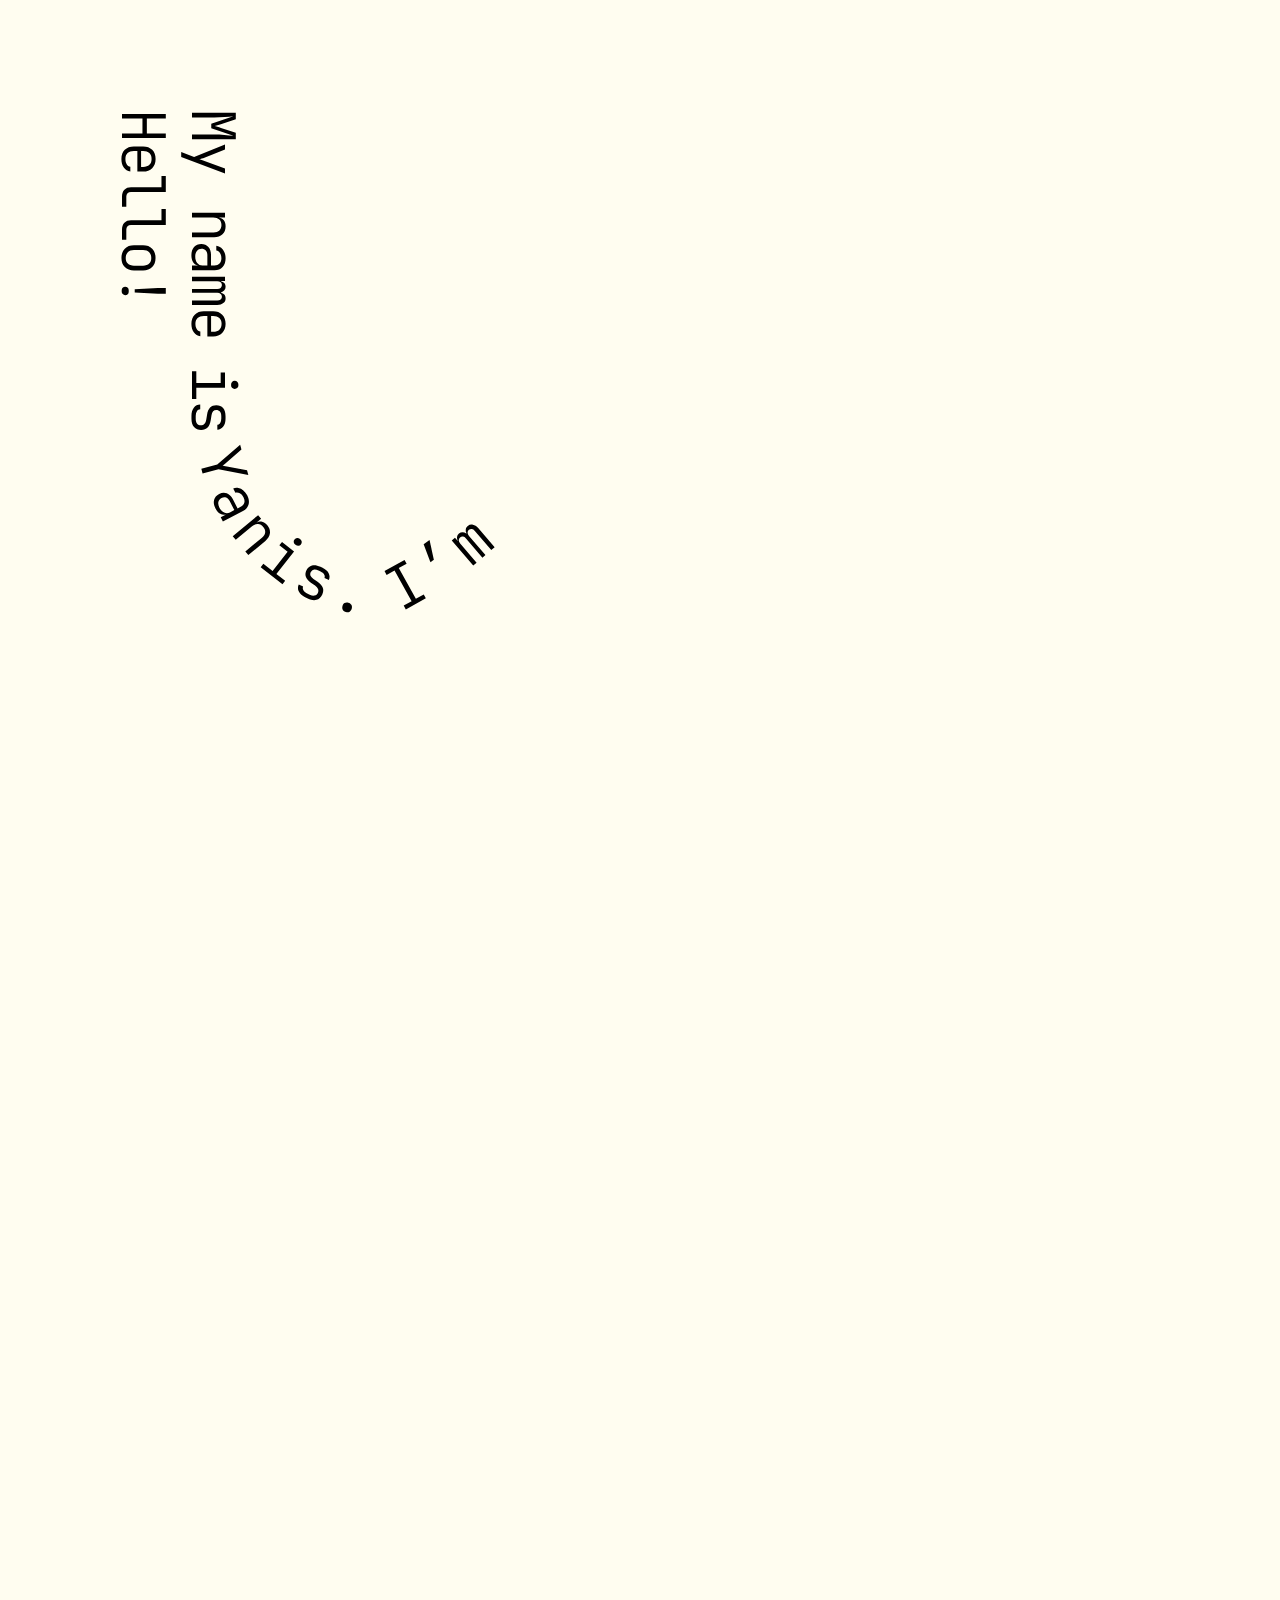
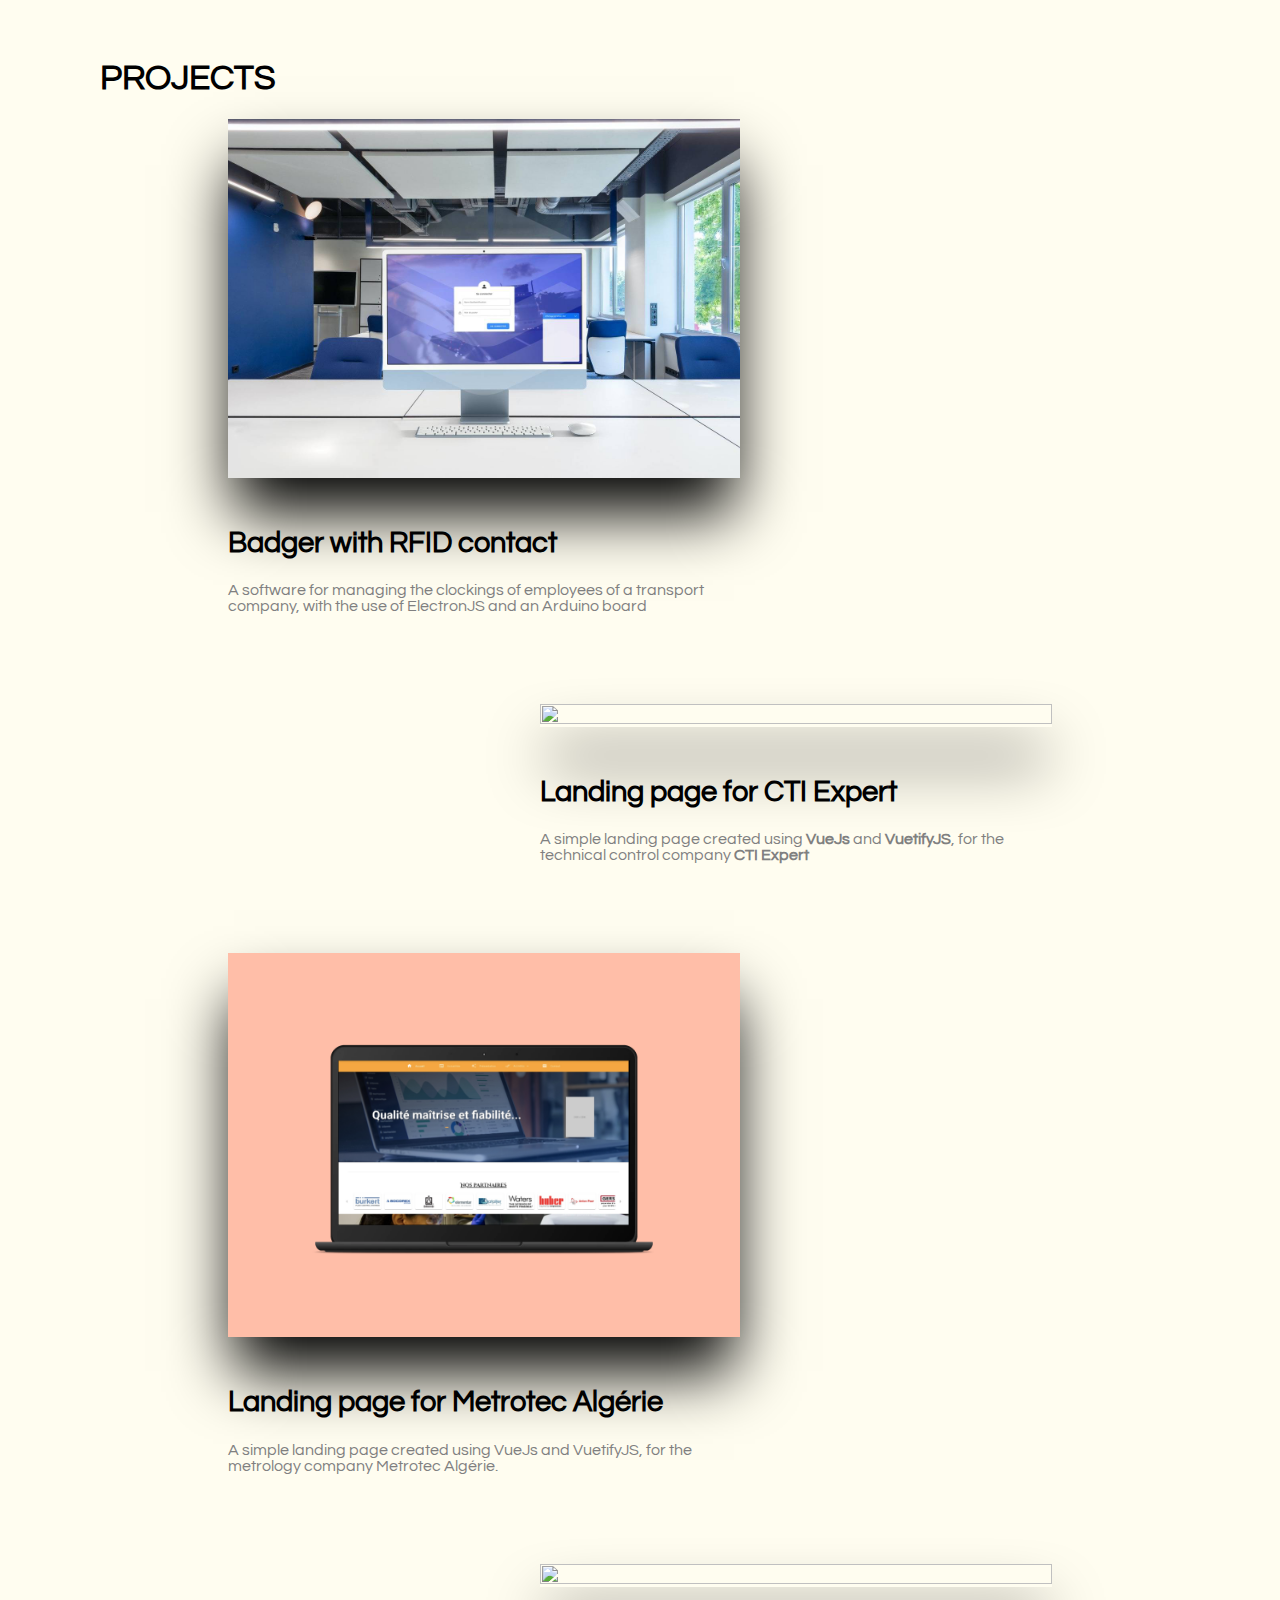
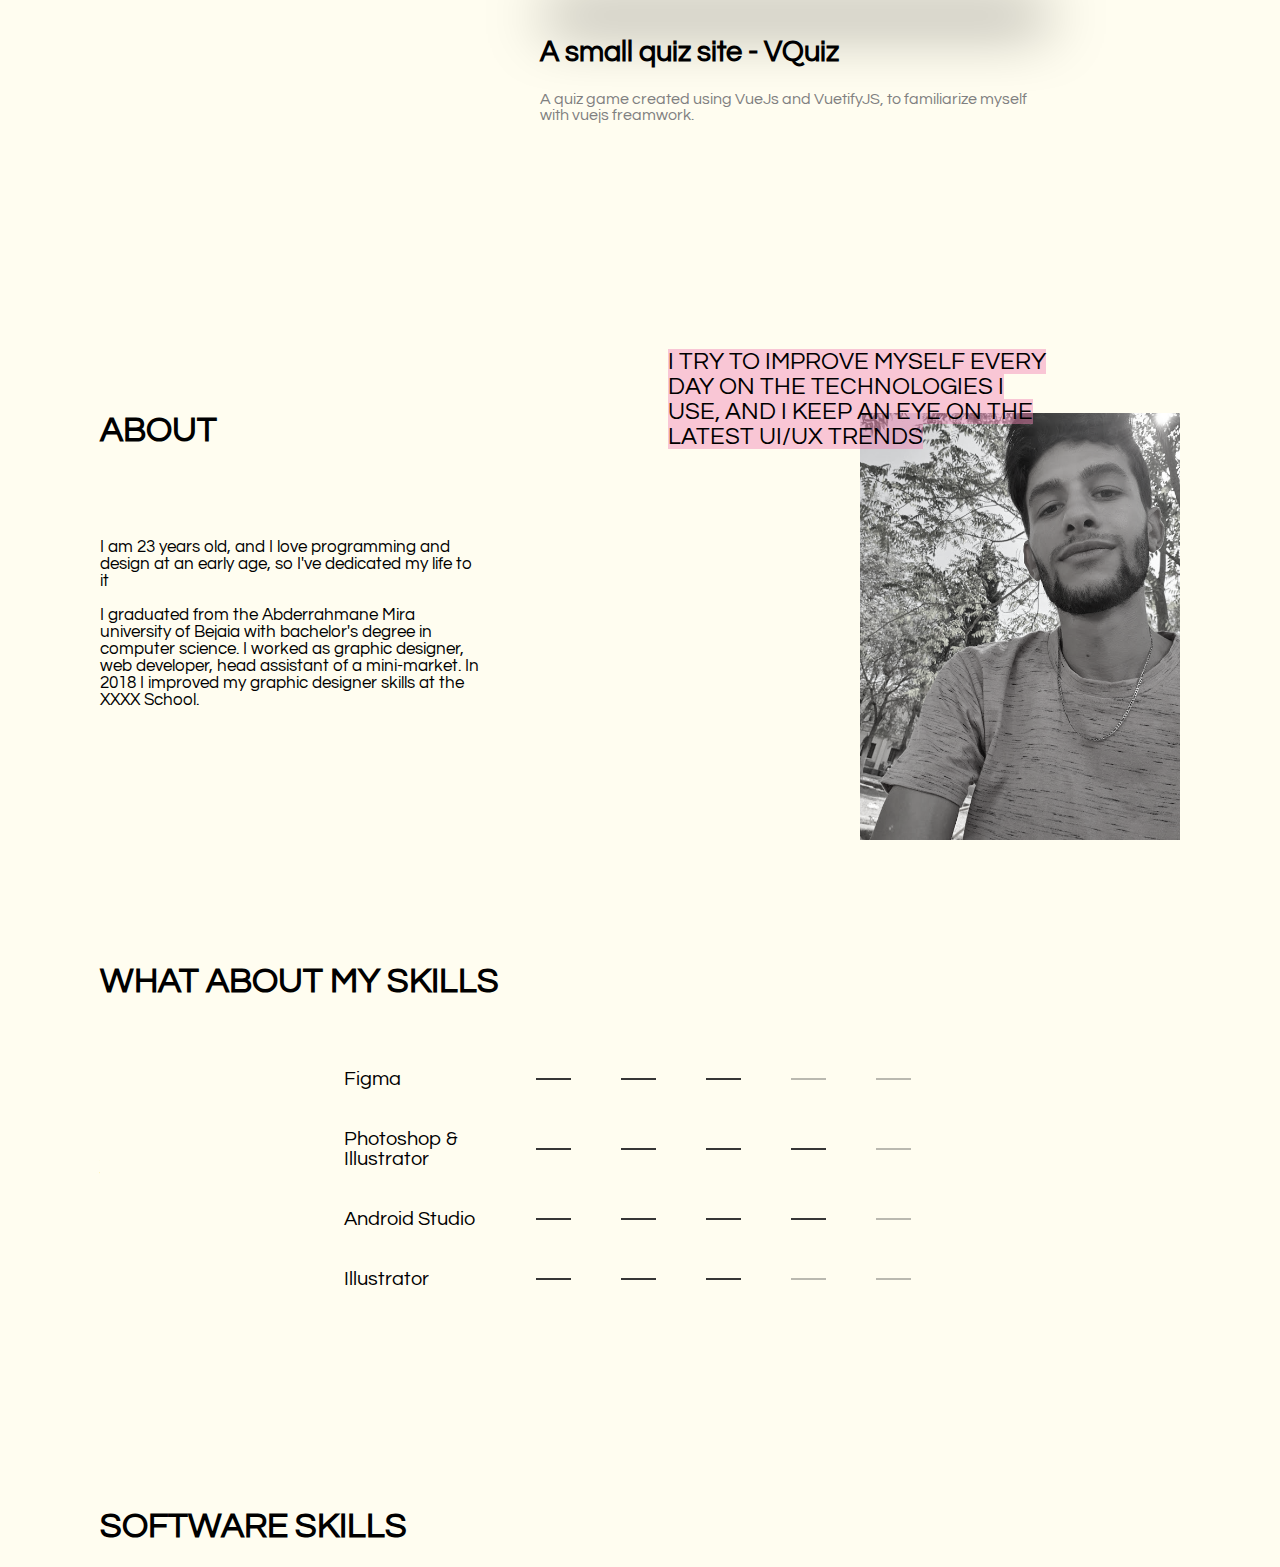
==== commit 81b011f3: "software skills v0" ====
--- a/index.html
+++ b/index.html
@@ -11,11 +11,16 @@
       href="https://fonts.googleapis.com/css2?family=Questrial&family=Roboto&display=swap"
       rel="stylesheet"
     />
+    <link
+      rel="stylesheet"
+      href="https://cdnjs.cloudflare.com/ajax/libs/font-awesome/4.7.0/css/font-awesome.min.css"
+    />
     <title>Yanis - Portfolio</title>
   </head>
   <body>
     <header>
       <div
+        id="header"
         style="
           width: auto;
           padding-top: 10px;
@@ -25,7 +30,7 @@
         "
       >
         <ul class="smooth-transition transformation-y">
-          <li><a href="#home">Home</a></li>
+          <li><a href="#header">Home</a></li>
           <li><a href="#projects">Projects</a></li>
           <li><a href="#contact">Contact</a></li>
           <li><a href="#about">About</a></li>
@@ -397,15 +402,201 @@
         </div>
       </div>
 
-      <div class="projects-container">
+      <div id="projects" class="projects-container">
         <h1>PROJECTS</h1>
-        <div class="card">
-          <img src="https://images.unsplash.com/photo-1563136073-32c6255d1e84?ixid=MnwxMjA3fDB8MHxzZWFyY2h8Mnx8YmFkZ2VyfGVufDB8fDB8fA%3D%3D&ixlib=rb-1.2.1&auto=format&fit=crop&w=500&q=60" alt="">
-          <div class="card-desc">
-            <button>Voir la vidéo<span style="font-size: 24px;">&#9658;</span></button>
+        <div class="cards">
+          <div class="card1">
+            <div class="card">
+              <img src="images/msy-badgeuse/mockup-msy.jpeg" alt="" />
+              <div class="card-action">
+                <button>
+                  Show more<span style="font-size: 24px; margin-left: 16px"
+                    >&#9658;</span
+                  >
+                </button>
+              </div>
+            </div>
+            <h2>Badger with RFID contact</h2>
+            <div class="card-desc">
+              A software for managing the clockings of employees of a transport
+              company, with the use of ElectronJS and an Arduino board
+            </div>
+          </div>
+
+          <div class="card2">
+            <div class="card">
+              <img src="images/cti-expert/mockup-cti.png" alt="" />
+              <div class="card-action">
+                <button>
+                  Show more<span style="font-size: 24px; margin-left: 16px"
+                    >&#9658;</span
+                  >
+                </button>
+              </div>
+            </div>
+            <h2>Landing page for CTI Expert</h2>
+            <div class="card-desc">
+              A simple landing page created using <strong>VueJs</strong> and
+              <strong>VuetifyJS</strong>, for the technical control company
+              <strong>CTI Expert</strong>
+            </div>
+          </div>
+
+          <div class="card1">
+            <div class="card">
+              <img
+                src="images/metrotec-algerie/mockup-metrotec-algerie.png"
+                alt=""
+              />
+              <div class="card-action">
+                <button>
+                  Show more<span style="font-size: 24px; margin-left: 16px"
+                    >&#9658;</span
+                  >
+                </button>
+              </div>
+            </div>
+            <h2>Landing page for Metrotec Algérie</h2>
+            <div class="card-desc">
+              A simple landing page created using VueJs and VuetifyJS, for the
+              metrology company Metrotec Algérie.
+            </div>
+          </div>
+
+          <div class="card2">
+            <div class="card">
+              <img src="images/v2quiz/v2quiz-1.gif" alt="" />
+              <div class="card-action">
+                <button>
+                  Show more<span style="font-size: 24px; margin-left: 16px"
+                    >&#9658;</span
+                  >
+                </button>
+              </div>
+            </div>
+            <h2>A small quiz site - VQuiz</h2>
+            <div class="card-desc">
+              A quiz game created using VueJs and VuetifyJS, to familiarize
+              myself with vuejs freamwork.
+            </div>
           </div>
         </div>
       </div>
+
+      <!-- About -->
+
+      <div id="about" class="about-container">
+        <h1>ABOUT</h1>
+        <div class="about-desc">
+          <p>
+            I am 23 years old, and I love programming and design at an early
+            age, so I've dedicated my life to it
+            <br />
+            <br />
+            I graduated from the Abderrahmane Mira university of Bejaia with
+            bachelor's degree in computer science. I worked as graphic designer,
+            web developer, head assistant of a mini-market. In 2018 I improved
+            my graphic designer skills at the XXXX School.
+          </p>
+        </div>
+        <div class="image-about">
+          <img style="width: 25vw" src="images/me/me1.jpeg" alt="me" />
+          <div>
+            <span>
+              I TRY TO IMPROVE MYSELF EVERY DAY ON THE TECHNOLOGIES I USE, AND I
+              KEEP AN EYE ON THE LATEST UI/UX TRENDS
+            </span>
+          </div>
+        </div>
+      </div>
+
+      <!-- What about my skills -->
+      <div class="about-skills">
+        <h1>WHAT ABOUT MY SKILLS</h1>
+        <div>
+          <div class="true-skills">
+            <div class="true-skills-desc">
+              <p>
+                It's a trend. It looks pretty. But it has no meaningful purpose.
+                <br />
+                <br />
+                For instance, i have 4 of 5 units filled for Photoshop.
+                <br />
+                4 of 5 whats? Skill units? Years? Im I 4/5ths of the way to
+                beating the boss at the end of Photoshop? No! It makes no sense.
+              </p>
+            </div>
+            <div class="true-to-fake">
+              <button class="smooth-transition">
+                <div></div>
+              </button>
+            </div>
+          </div>
+
+          <div
+            style="
+              position: relative;
+              display: flex;
+              justify-content: center;
+              align-items: center;
+              flex-direction: column;
+            "
+            class="fake-skills"
+          >
+            <div>
+              <p>Figma</p>
+              <div class="skill-box">
+                <div></div>
+                <div></div>
+                <div></div>
+                <div class="box-skills-empty"></div>
+                <div class="box-skills-empty"></div>
+              </div>
+            </div>
+
+            <div>
+              <p>Photoshop & Illustrator</p>
+              <div class="skill-box">
+                <div></div>
+                <div></div>
+                <div></div>
+                <div></div>
+                <div class="box-skills-empty"></div>
+              </div>
+            </div>
+
+            <div>
+              <p>Android Studio</p>
+              <div class="skill-box">
+                <div></div>
+                <div></div>
+                <div></div>
+                <div></div>
+                <div class="box-skills-empty"></div>
+              </div>
+            </div>
+
+            <div>
+              <p>Illustrator</p>
+              <div class="skill-box">
+                <div></div>
+                <div></div>
+                <div></div>
+                <div class="box-skills-empty"></div>
+                <div class="box-skills-empty"></div>
+              </div>
+            </div>
+
+            <div class="fake-skills-interrogation">
+              <button>How ?</button>
+            </div>
+          </div>
+        </div>
+      </div>
+
+      <div class="software-skills">
+        <h1>SOFTWARE SKILLS</h1>
+      </div>
     </main>
 
     <footer></footer>
--- a/style/style.css
+++ b/style/style.css
@@ -1,6 +1,7 @@
 :root {
   --primary-color: rgb(242, 132, 179);
   --backgrounf-color: rgb(255, 253, 240);
+  --primary-color-transparent: rgba(242, 132, 180, 0.459);
   --about-me-color: black;
   --home-svg-opacity: 0;
   --svg-color-primary: black;
@@ -26,6 +27,16 @@
   position: relative;
   padding: 0.2em 0;
   overflow: hidden;
+}
+
+h1 {
+  font-family: "Questrial", sans-serif;
+  font-size: 2.7vw;
+}
+
+h3 {
+  font-family: "Questrial", sans-serif;
+  font-size: 1.7vw;
 }
 
 /* Header */
@@ -70,7 +81,7 @@
 a:hover::after,
 a:focus::after {
   background-color: var(--primary-color);
-  opacity: .9;
+  opacity: 0.9;
   transform: translate3d(0, 0, 0);
 }
 
@@ -135,14 +146,24 @@
 
 /* Projects */
 
-.projects-container {
-  margin: 200px 100px;
-  font-family: "Questrial", sans-serif;
-  font-size: 2.7vw;
+.projects-container,
+.about-container,
+.software-skills {
+  margin: 200px 100px 0px 100px;
+  font-family: "Questrial", sans-serif;
+}
+
+.projects-container h2 {
+  font-size: 2.3vw;
+  margin-top: 50px;
+}
+
+.card-desc {
+  max-width: 40vw;
+  color: gray;
 }
 
 .card {
-  margin: 40px;
   position: relative;
   max-width: 40vw;
   max-height: 60vh;
@@ -158,7 +179,7 @@
   position: relative;
 }
 
-.card-desc {
+.card-action {
   border-radius: 100%;
   display: flex;
   justify-content: center;
@@ -173,9 +194,10 @@
   opacity: 0;
   background-color: var(--backgrounf-color);
   transition: all 0.8s ease;
-}
-
-.card:hover .card-desc {
+  overflow: hidden;
+}
+
+.card:hover .card-action {
   border-radius: 0;
   width: 100%;
   top: 0;
@@ -183,12 +205,13 @@
   opacity: 1;
   height: 100%;
   background-color: rgba(255, 253, 240, 0.79);
-}
-.card-desc button {
+  backdrop-filter: blur(2px);
+}
+.card-action button {
   white-space: nowrap;
   color: rgb(0, 0, 0);
   cursor: pointer;
-  border: 3px solid gray;
+  border: 3px solid var(--primary-color-transparent);
   background-color: transparent;
   font-family: "Questrial", sans-serif;
   word-wrap: normal;
@@ -196,6 +219,196 @@
   padding: 1.3vw 4vh;
 }
 
-.card-desc button:hover {
-  background-color: rgba(242, 132, 180, 0.79);
+.card-action button:hover {
+  color: white;
+  background-color: var(--primary-color-transparent);
+  transition: all 0.3s ease-in-out;
+}
+
+.cards {
+  display: flex;
+  justify-content: first baseline;
+  flex-direction: column;
+}
+
+.cards > div {
+  margin-bottom: 10vh;
+  padding: 0px 10vw;
+}
+
+.card2 {
+  align-self: flex-end;
+}
+
+/* About */
+
+.about-container {
+  position: relative;
+}
+
+.about-desc,
+.true-skills .true-skills-desc {
+  width: 30vw;
+}
+
+.about-desc p {
+  margin-top: 7vw;
+}
+
+.about-desc p,
+.true-skills p {
+  text-align: left;
+  font-size: 1.3vw;
+}
+
+.image-about {
+  position: absolute;
+  top: 0;
+  right: 0;
+}
+
+.image-about img {
+  -webkit-filter: grayscale(95%); /* Safari 6.0 - 9.0 */
+  filter: grayscale(95%);
+  z-index: 99;
+}
+
+.image-about div {
+  width: 30vw;
+  font-size: 1.9vw;
+  position: absolute;
+  top: -5vw;
+  left: -15vw;
+}
+
+.image-about div span {
+  background-color: var(--primary-color-transparent);
+}
+
+/* About skills */
+
+.about-skills {
+  margin: 20vw 100px 0px 100px;
+}
+
+.about-skills > div {
+  margin-top: 50px;
+}
+
+.fake-skills {
+  background-color: var(--backgrounf-color);
+  transition: all 0.7s ease-in-out;
+  overflow: hidden;
+  margin: auto;
+  width: 100%;
+}
+
+.fake-skills > div {
+  font-size: 20px;
+  font-family: "Questrial", sans-serif;
+  display: grid;
+  grid-template-columns: 13vw auto;
+}
+
+.skill-box > div {
+  width: 35px;
+  height: 2.5px;
+  margin: auto 25px;
+  background-color: rgb(54, 54, 54);
+}
+
+.skill-box {
+  display: grid;
+  grid-template-columns: auto auto auto auto auto;
+}
+
+.skill-box .box-skills-empty {
+  background-color: rgba(54, 54, 54, 0.342);
+}
+
+.fake-skills-interrogation {
+  display: flex;
+  justify-content: center;
+  align-items: center;
+  position: absolute;
+  top: 0;
+  left: 0;
+  right: 0;
+  border-radius: 100%;
+  margin: auto;
+  padding: auto;
+  width: 20px;
+  height: 100%;
+  opacity: 0;
+  transition: all 0.7s ease-in-out;
+}
+
+.fake-skills-interrogation button {
+  white-space: nowrap;
+  color: rgb(0, 0, 0);
+  cursor: pointer;
+  border: 3px solid var(--primary-color-transparent);
+  background-color: transparent;
+  font-family: "Questrial", sans-serif;
+  word-wrap: normal;
+  font-size: 40px;
+  padding: 10px;
+}
+
+.fake-skills-interrogation button:hover {
+  color: white;
+  background-color: var(--primary-color-transparent);
+  transition: all 0.3s ease-in-out;
+}
+
+.fake-skills:hover .fake-skills-interrogation {
+  opacity: 1;
+}
+
+.fake-skills:hover .fake-skills-interrogation {
+  backdrop-filter: blur(3px);
+  border-radius: 0;
+  width: 100%;
+}
+
+.about-skills > div {
+  position: relative;
+}
+
+.true-skills {
+  background-color: var(--backgrounf-color);
+  display: flex;
+  justify-content: space-between;
+  align-items: flex-start;
+  position: absolute;
+  top: 0;
+  left: 0;
+  width: 100%;
+  height: 100%;
+  font-family: "Questrial", sans-serif;
+}
+
+.true-to-fake button div {
+  background-image: url(../images/svg/undo-alt-solid.svg);
+  background-repeat: no-repeat;
+  background-position: center;
+  padding: 60px;
+  margin: 30px;
+}
+
+.true-to-fake button {
+  border-radius: 50%;
+  border: 3px solid black;
+  cursor: pointer;
+  background-color: transparent;
+}
+
+.true-to-fake button:hover {
+  border: 3px solid var(--primary-color-transparent);
+  background-color: var(--primary-color-transparent);
+}
+
+.true-to-fake button:hover div {
+  background-image: url(../images/svg/undo-alt-solid-hover.svg);
+  transition: all .4s ease-in-out;
 }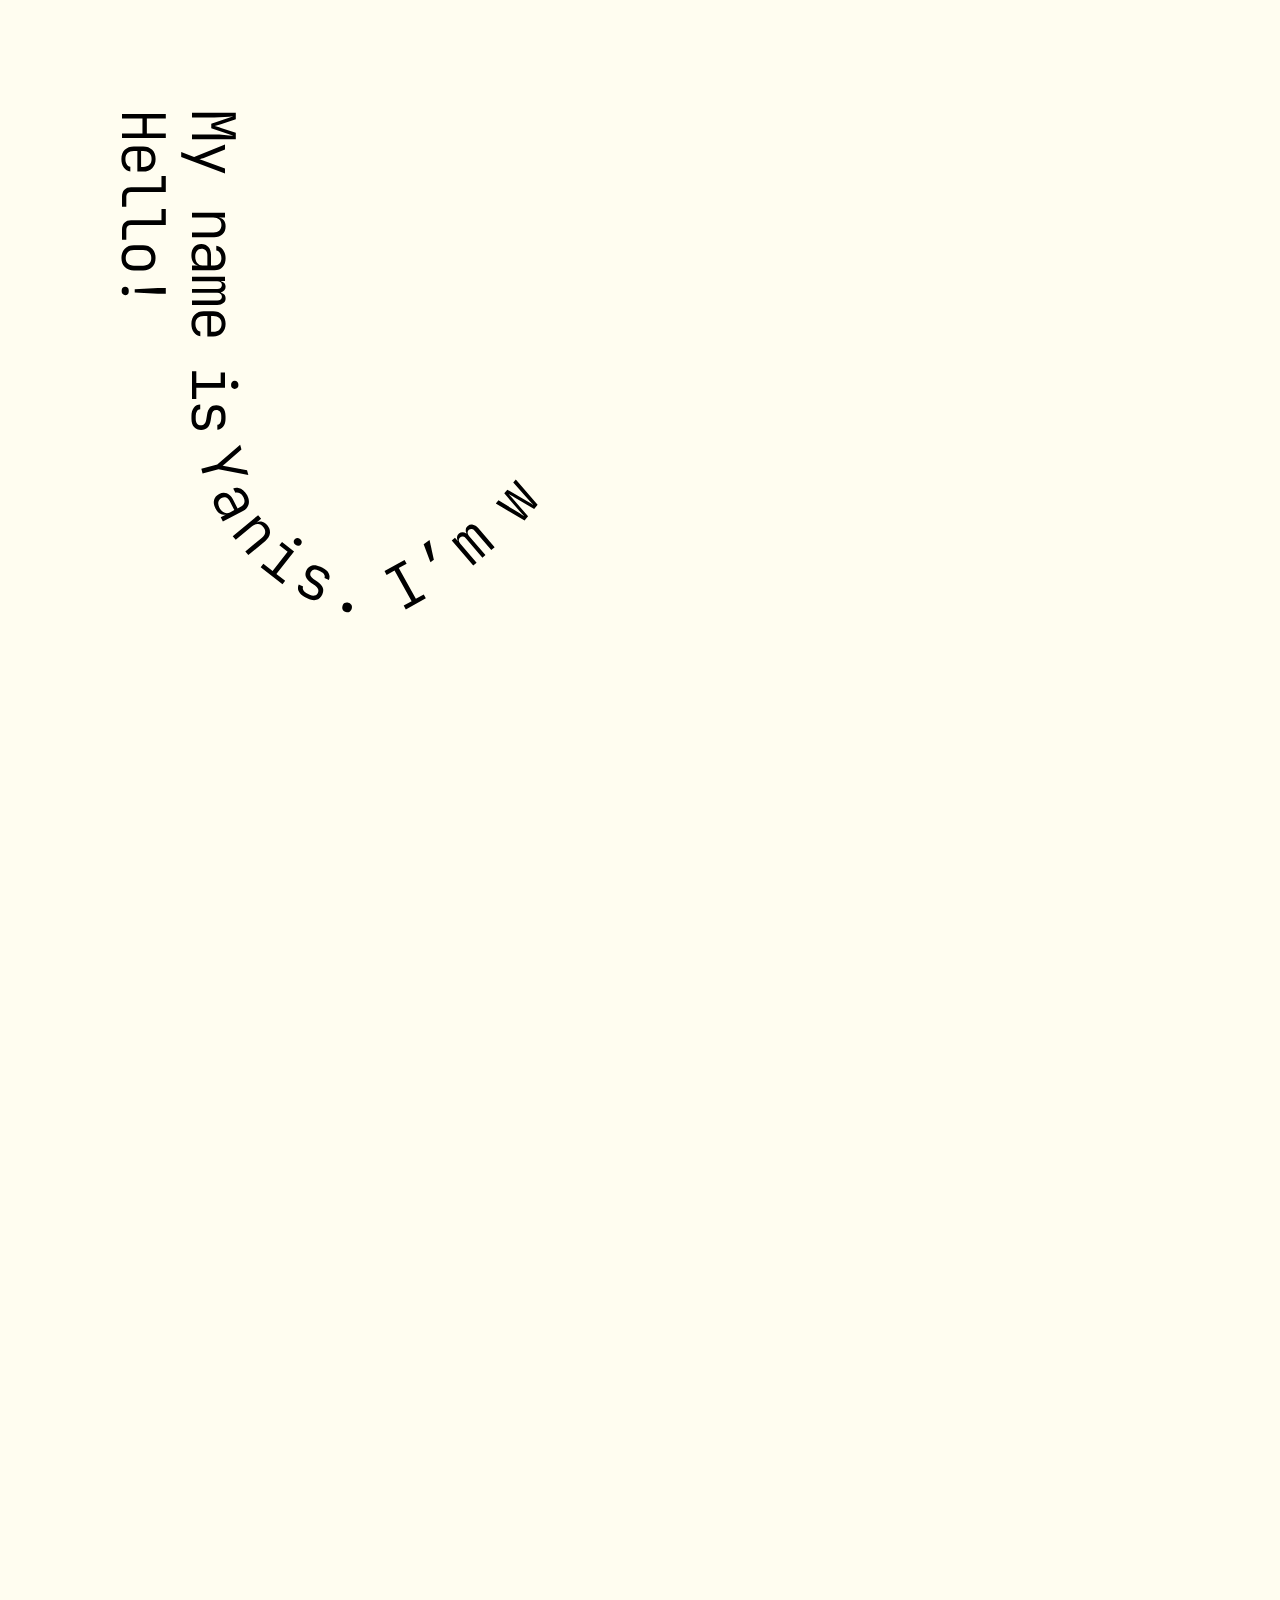
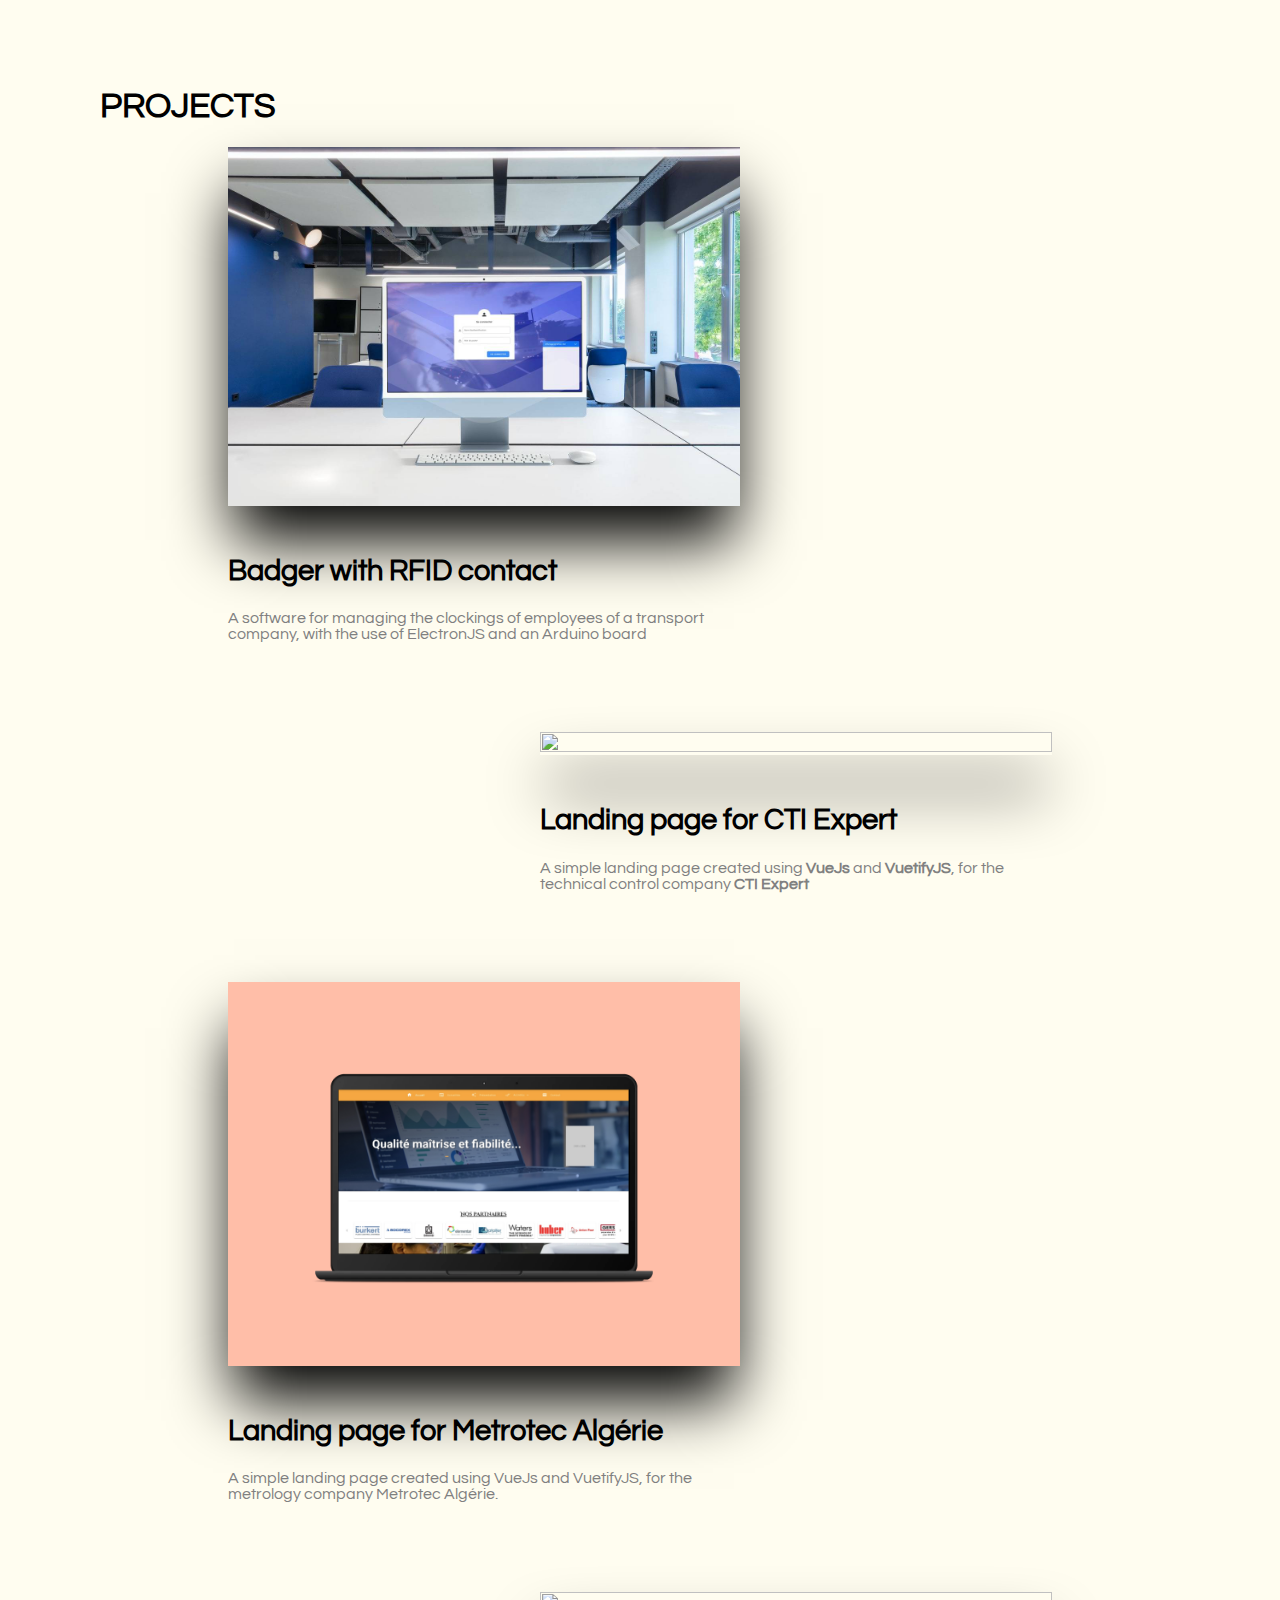
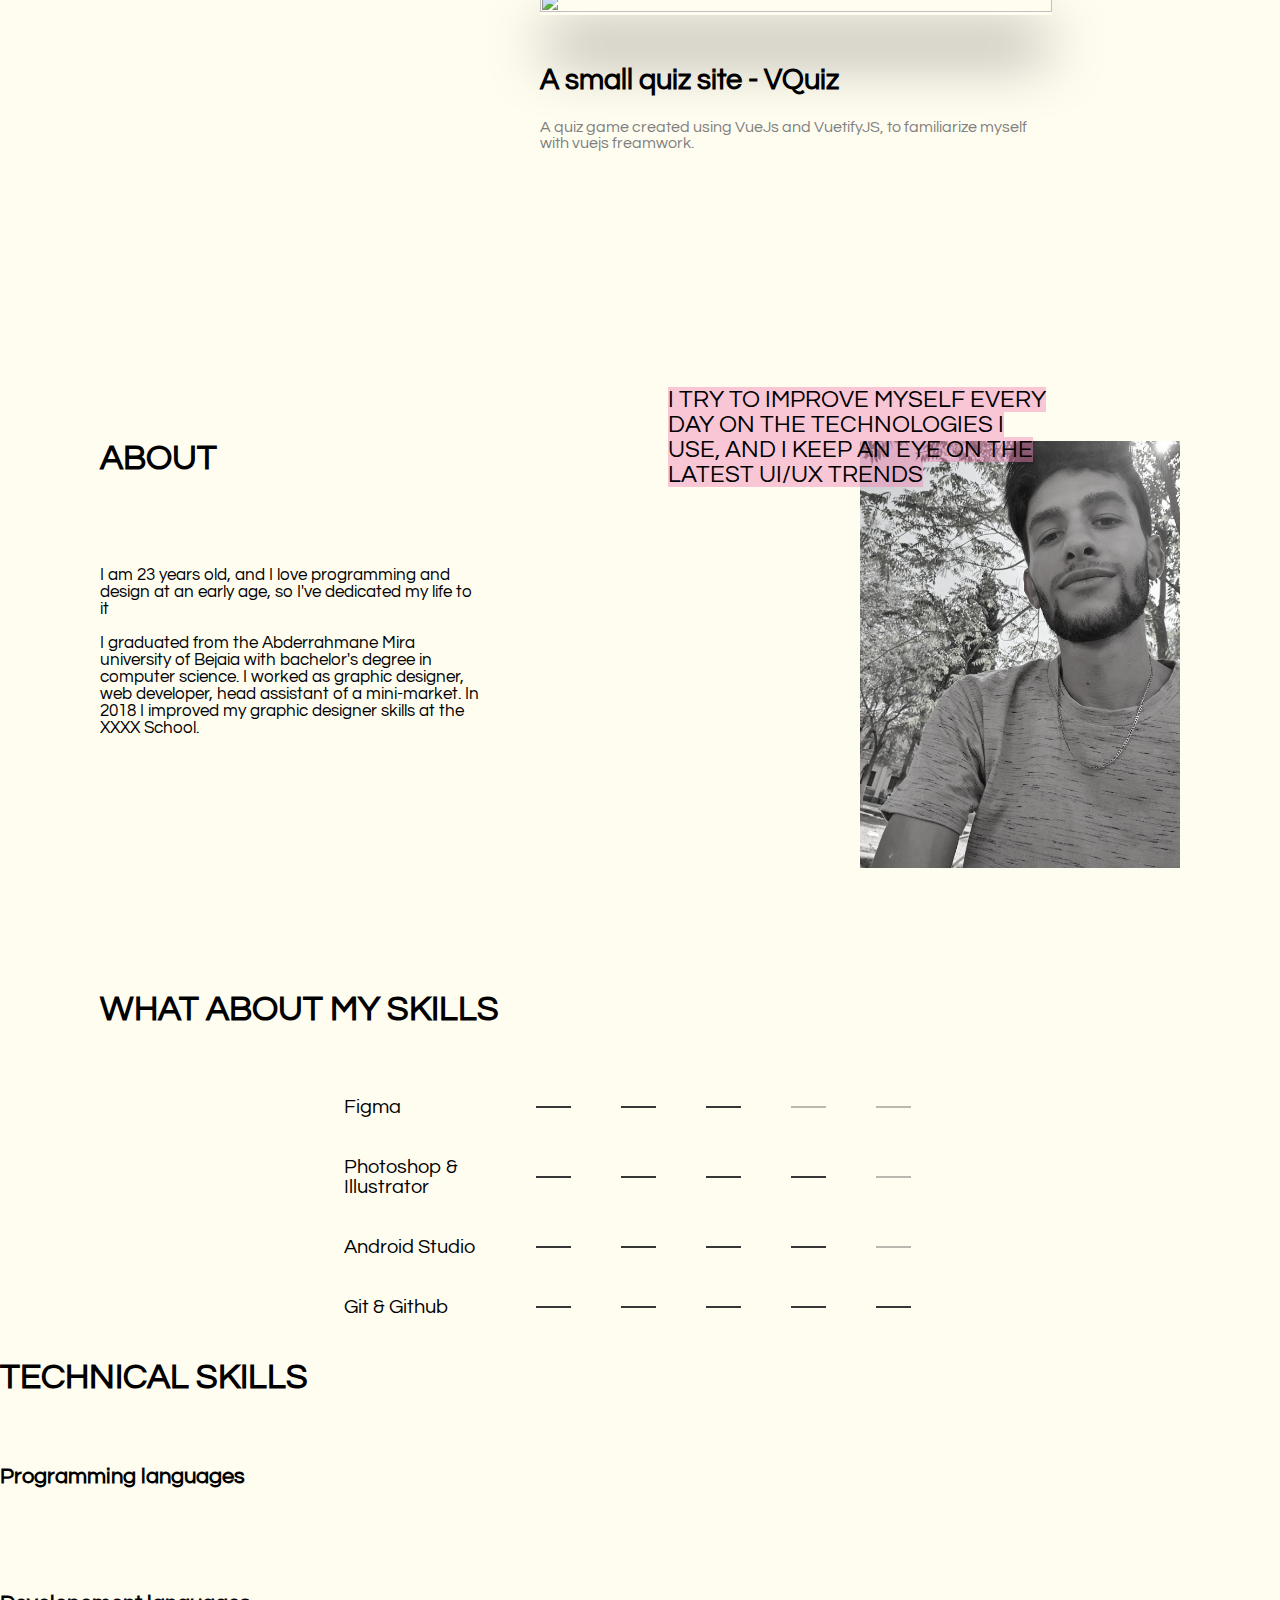
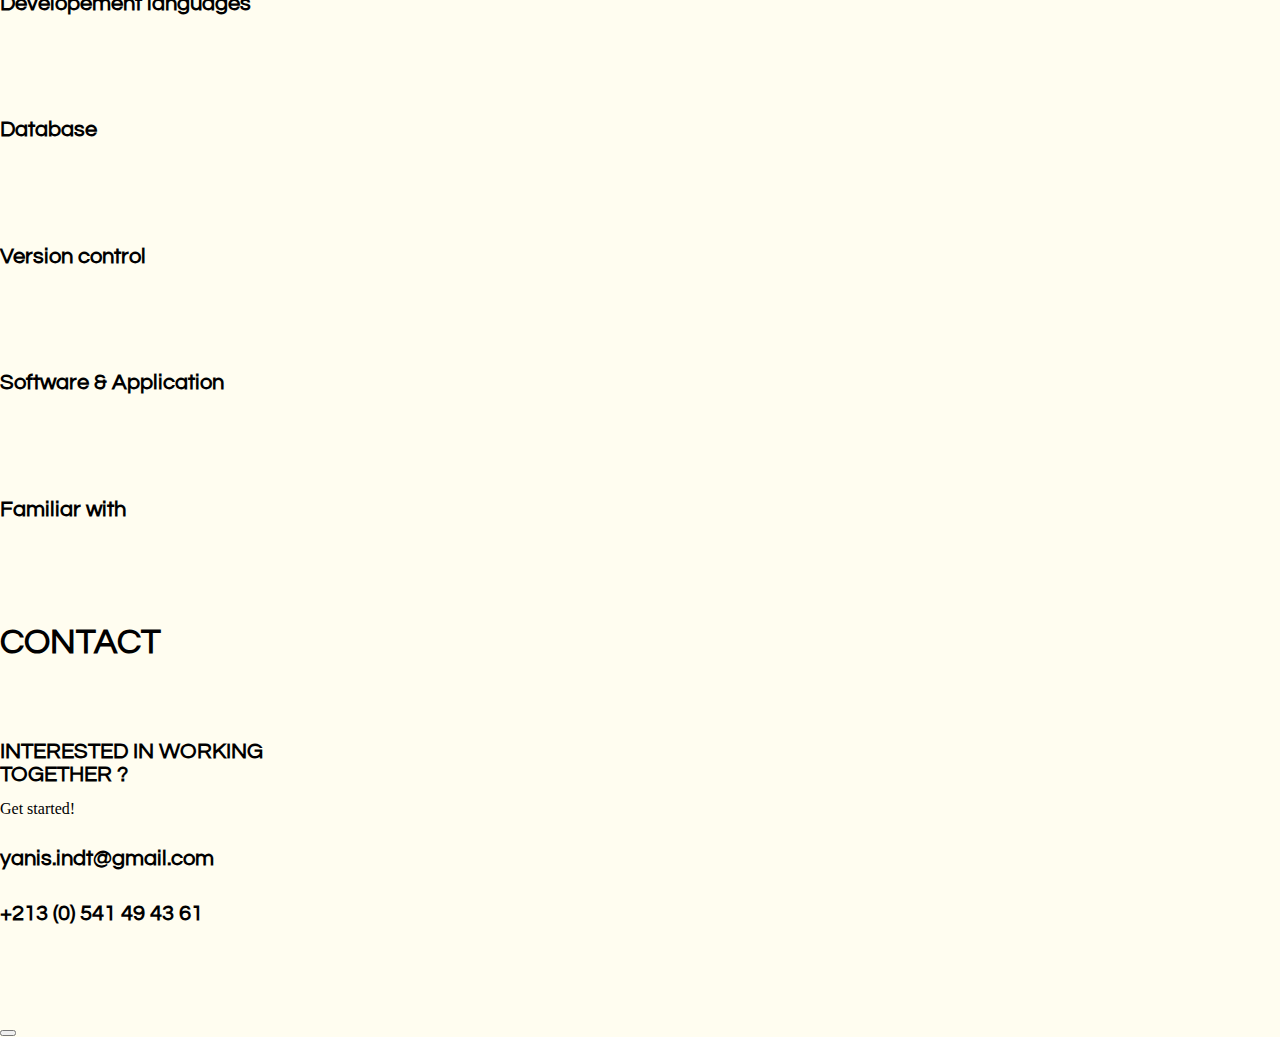
==== commit c397e7e8: "add marge to container" ====
--- a/index.html
+++ b/index.html
@@ -8,12 +8,8 @@
     <link rel="preconnect" href="https://fonts.googleapis.com" />
     <link rel="preconnect" href="https://fonts.gstatic.com" crossorigin />
     <link
-      href="https://fonts.googleapis.com/css2?family=Questrial&family=Roboto&display=swap"
+      href="https://fonts.googleapis.com/css2?family=Croissant+One&family=Questrial&family=Roboto&display=swap"
       rel="stylesheet"
-    />
-    <link
-      rel="stylesheet"
-      href="https://cdnjs.cloudflare.com/ajax/libs/font-awesome/4.7.0/css/font-awesome.min.css"
     />
     <title>Yanis - Portfolio</title>
   </head>
@@ -402,7 +398,7 @@
         </div>
       </div>
 
-      <div id="projects" class="projects-container">
+      <div style="padding-top: 5px;" id="projects" class="projects-container">
         <h1>PROJECTS</h1>
         <div class="cards">
           <div class="card1">
@@ -485,7 +481,7 @@
 
       <!-- About -->
 
-      <div id="about" class="about-container">
+      <div id="about-div" class="about-container">
         <h1>ABOUT</h1>
         <div class="about-desc">
           <p>
@@ -501,7 +497,7 @@
         </div>
         <div class="image-about">
           <img style="width: 25vw" src="images/me/me1.jpeg" alt="me" />
-          <div>
+          <div id="about" style="padding-top: 10px;">
             <span>
               I TRY TO IMPROVE MYSELF EVERY DAY ON THE TECHNOLOGIES I USE, AND I
               KEEP AN EYE ON THE LATEST UI/UX TRENDS
@@ -522,8 +518,12 @@
                 <br />
                 For instance, i have 4 of 5 units filled for Photoshop.
                 <br />
-                4 of 5 whats? Skill units? Years? Im I 4/5ths of the way to
-                beating the boss at the end of Photoshop? No! It makes no sense.
+                4 of 5 whats? Skill units? Years? On Monday morning I do PAINT?
+                I only know 4 out of 5 icons? Im I 4/5ths of the way to beating
+                the boss at the end of Photoshop?
+                <br />
+                <br />
+                <span class="no-sense">No! It makes no sense.</span>
               </p>
             </div>
             <div class="true-to-fake">
@@ -577,13 +577,13 @@
             </div>
 
             <div>
-              <p>Illustrator</p>
+              <p>Git & Github</p>
               <div class="skill-box">
                 <div></div>
                 <div></div>
                 <div></div>
-                <div class="box-skills-empty"></div>
-                <div class="box-skills-empty"></div>
+                <div></div>
+                <div></div>
               </div>
             </div>
 
@@ -594,12 +594,224 @@
         </div>
       </div>
 
-      <div class="software-skills">
-        <h1>SOFTWARE SKILLS</h1>
+      <div class="technical-skills">
+        <h1 style="margin-bottom: 70px">TECHNICAL SKILLS</h1>
+        <div>
+          <h3>Programming languages</h3>
+          <ul>
+            <li>
+              <div>
+                <img src="images/svg/java.png" alt="" />
+                Java
+              </div>
+            </li>
+            <li>
+              <div>
+                <img src="images/svg/python.png" alt="" />
+                Python
+              </div>
+            </li>
+            <li>
+              <div>
+                <img src="images/svg/javascript.png" alt="" />
+                JavaScript
+              </div>
+            </li>
+          </ul>
+        </div>
+
+        <div>
+          <h3>Developement languages</h3>
+          <ul>
+            <li>
+              <div>
+                <img src="images/svg/html.png" alt="" />
+                HTML5
+              </div>
+            </li>
+            <li>
+              <div>
+                <img src="images/svg/css.png" alt="" />
+                CSS3
+              </div>
+            </li>
+            <li>
+              <div>
+                <img src="images/svg/vuejs.png" alt="" />
+                VueJS with VuetifyJS
+              </div>
+            </li>
+            <li>
+              <div>
+                <img src="images/svg/android.png" alt="" />
+                Android
+              </div>
+            </li>
+            <li>
+              <div>
+                <img src="images/svg/nodejs.png" alt="" />
+                NodeJS / ExpressJS
+              </div>
+            </li>
+          </ul>
+        </div>
+
+        <div>
+          <h3>Database</h3>
+          <ul>
+            <li>
+              <div>
+                <img src="images/svg/mysql.png" alt="" />
+                MySQL
+              </div>
+            </li>
+            <li>
+              <div>
+                <img src="images/svg/sqlite.png" alt="" />
+                SQLite
+              </div>
+            </li>
+            <li>
+              <div>
+                <img src="images/svg/postgresql.png" alt="" />
+                Postgresql
+              </div>
+            </li>
+          </ul>
+        </div>
+
+        <div>
+          <h3>Version control</h3>
+          <ul>
+            <li>
+              <div>
+                <img src="images/svg/git.png" alt="" />
+                Git
+              </div>
+            </li>
+          </ul>
+        </div>
+
+        <div>
+          <h3>Software & Application</h3>
+          <ul>
+            <li>
+              <div>
+                <img src="images/svg/photoshop.png" alt="" />
+                Photoshop
+              </div>
+            </li>
+            <li>
+              <div>
+                <img src="images/svg/illustrator.png" alt="" />
+                Illustrator
+              </div>
+            </li>
+            <li>
+              <div>
+                <img src="images/svg/figma.png" alt="" />
+                Figma
+              </div>
+            </li>
+            <li>
+              <div>
+                <img src="images/svg/xd.png" alt="" />
+                XD
+              </div>
+            </li>
+            <li>
+              <div>
+                <img src="images/svg/android-studio.webp" alt="" />
+                Android Studio
+              </div>
+            </li>
+            <li>
+              <div>
+                <img src="images/svg/vscode.png" alt="" />
+                Visual Studio Code
+              </div>
+            </li>
+            <li>
+              <div>
+                <img src="images/svg/office.png" alt="" />
+                Microsoft Office
+              </div>
+            </li>
+            <li>
+              <div>
+                <img src="images/svg/intellijidea.png" alt="" />
+                Eclipse / Netbeans
+              </div>
+            </li>
+          </ul>
+        </div>
+
+        <div>
+          <h3>Familiar with</h3>
+          <ul>
+            <li>
+              <div>
+                <img src="images/svg/windows.png" alt="" />
+                Windows XP/7/10
+              </div>
+            </li>
+            <li>
+              <div>
+                <img src="images/svg/ubuntu.png" alt="" />
+                Ubuntu 20.04
+              </div>
+            </li>
+            <li>
+              <div>
+                <img src="images/svg/apple.png" alt="" />
+                MacOS Big Sur
+              </div>
+            </li>
+          </ul>
+        </div>
       </div>
     </main>
 
-    <footer></footer>
+    <!-- Footer -->
+    <footer>
+      <div id="contact" class="footer-container">
+        <h1>CONTACT</h1>
+        <div class="contact-interested" style="margin-top: 80px">
+          <h3 style="margin-bottom: 10px">
+            INTERESTED IN WORKING <br />TOGETHER ?
+          </h3>
+          <a class="smooth-transition" href=""> Get started! </a>
+        </div>
+
+        <div class="email-phone">
+          <h3>
+            <a class="smooth-transition" href="/">yanis.indt@gmail.com</a>
+            <br />
+            <a class="smooth-transition" href="/">+213 (0) 541 49 43 61</a>
+          </h3>
+        </div>
+
+        <div class="menu-footer">
+          <ul>
+            <li>
+              <a class="smooth-transition" href="">INSTAGRAM</a>
+            </li>
+            <li>
+              <a class="smooth-transition" href="">TELEGRAM</a>
+            </li>
+            <li>
+              <a class="smooth-transition" href="">GITHUB</a>
+            </li>
+          </ul>
+        </div>
+
+        <div class="go-top">
+          <button class="smooth-transition">
+            <div></div>
+          </button>
+        </div>
+      </div>
+    </footer>
 
     <script src="script/script.js"></script>
   </body>
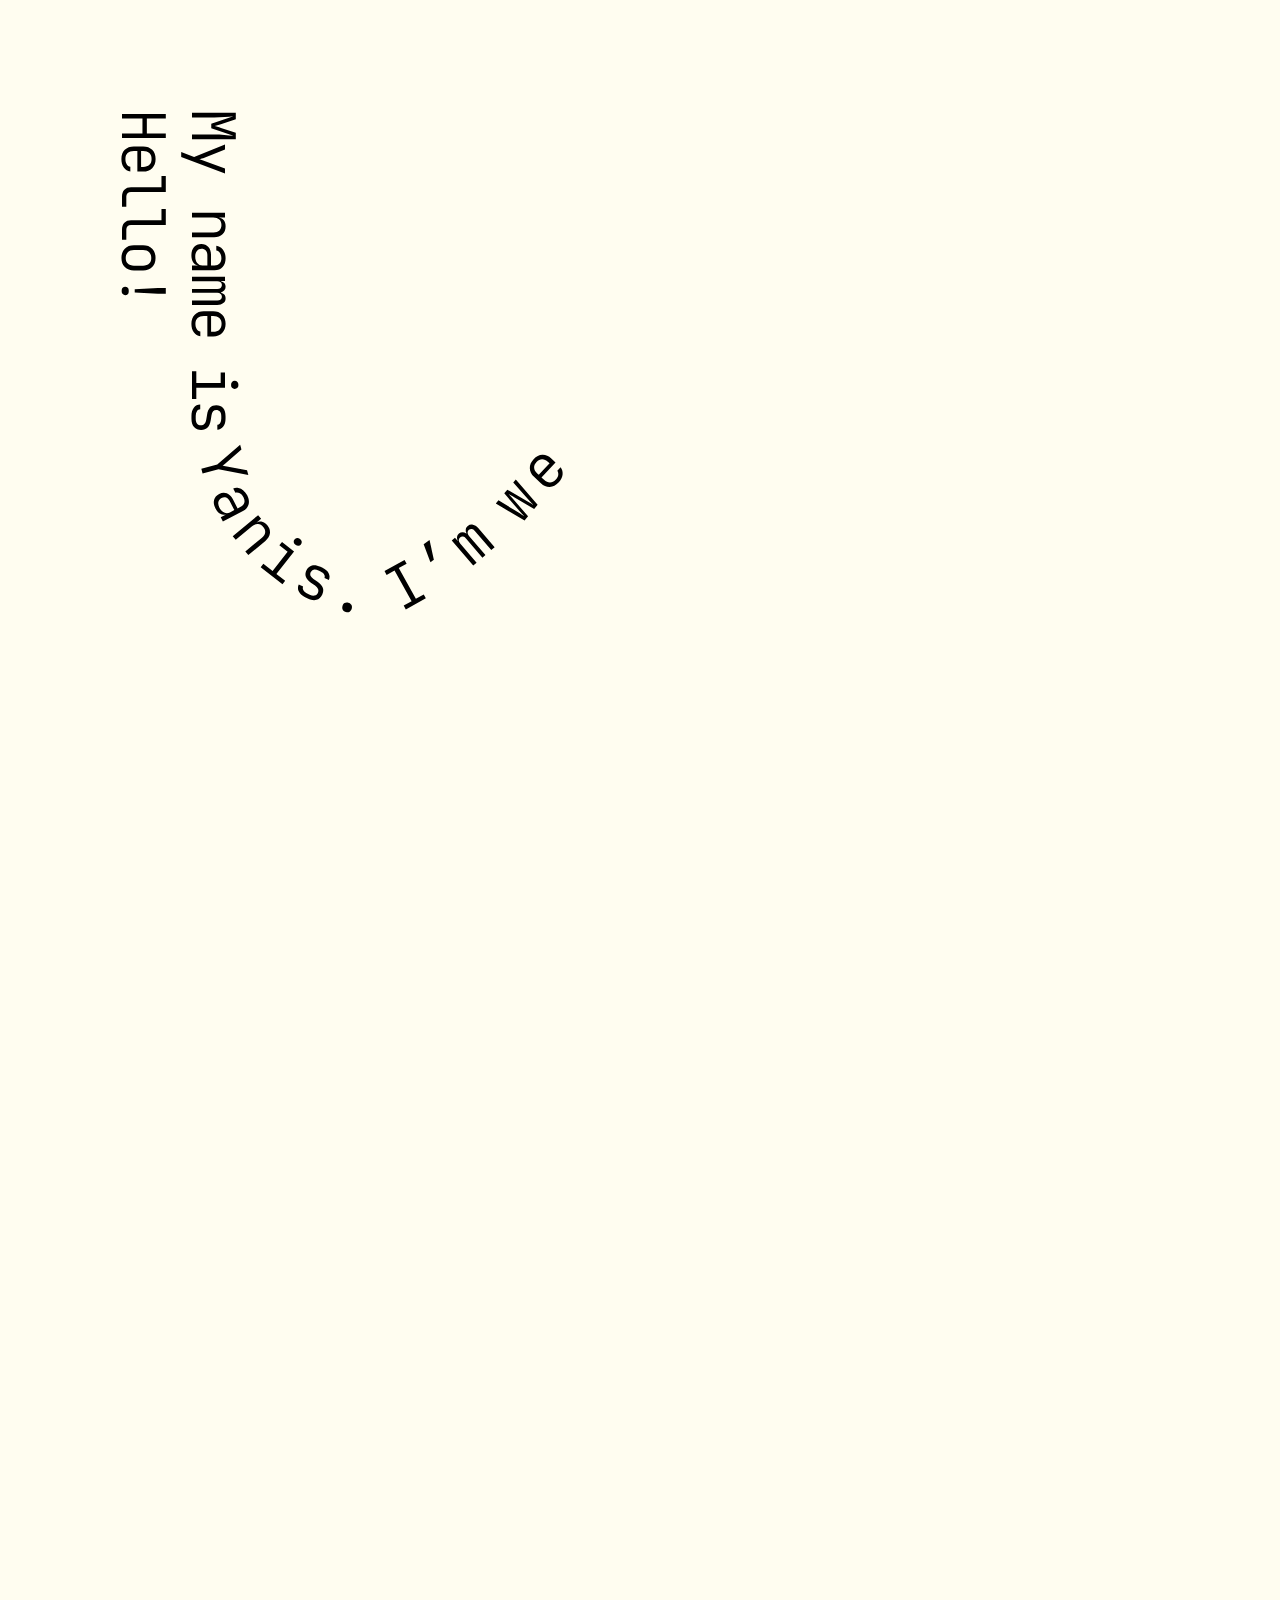
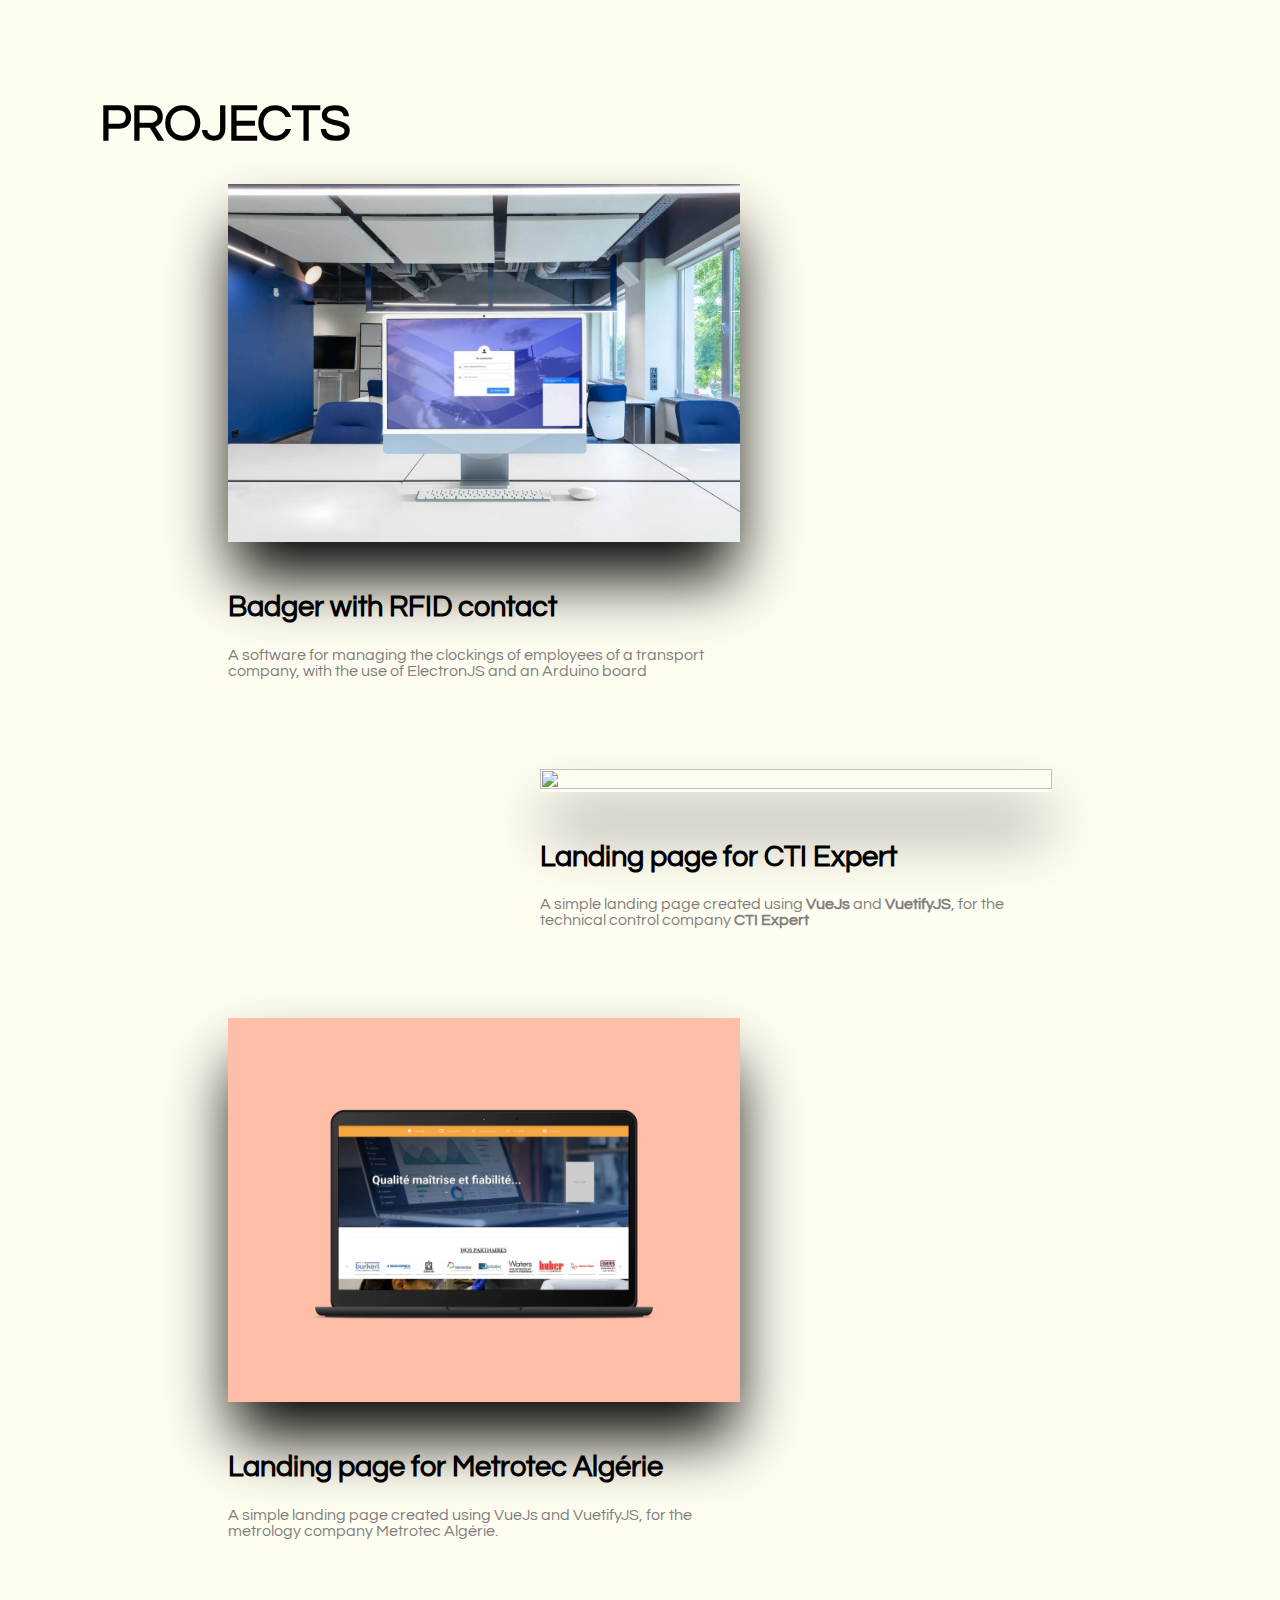
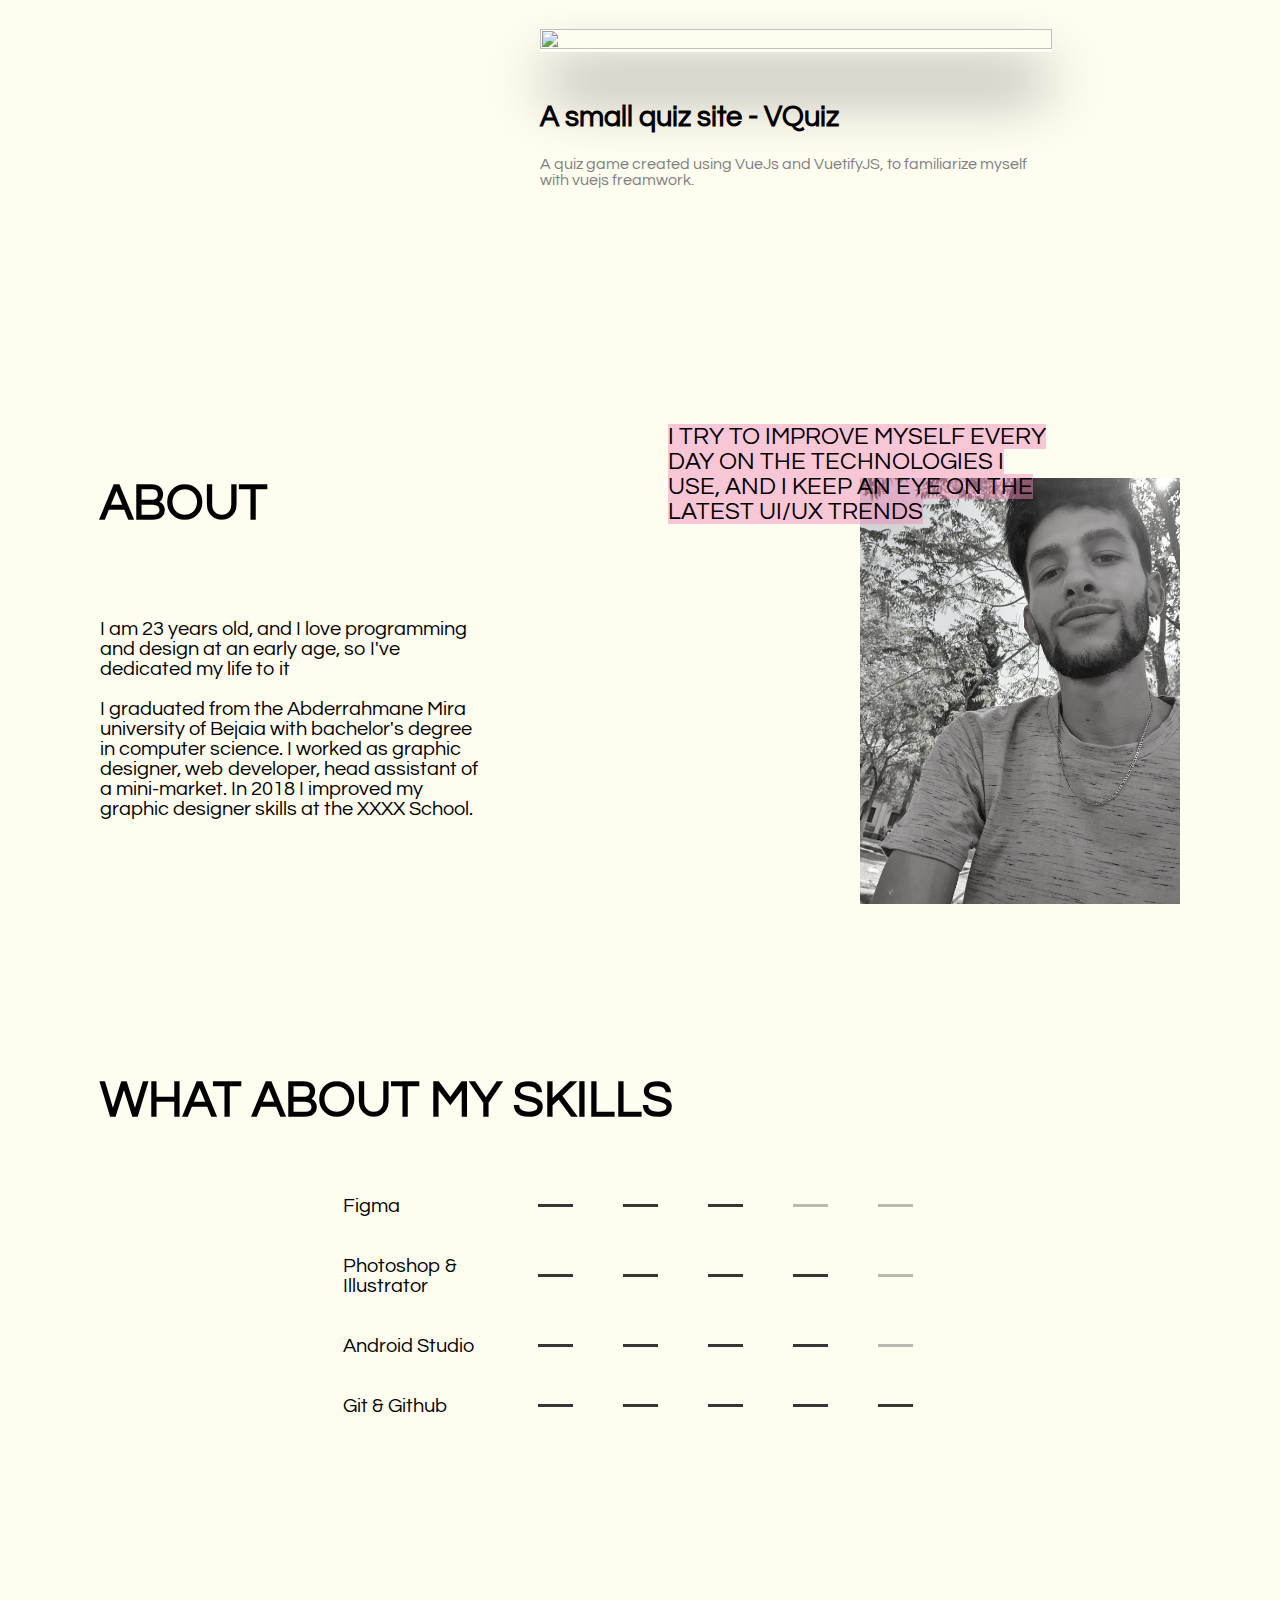
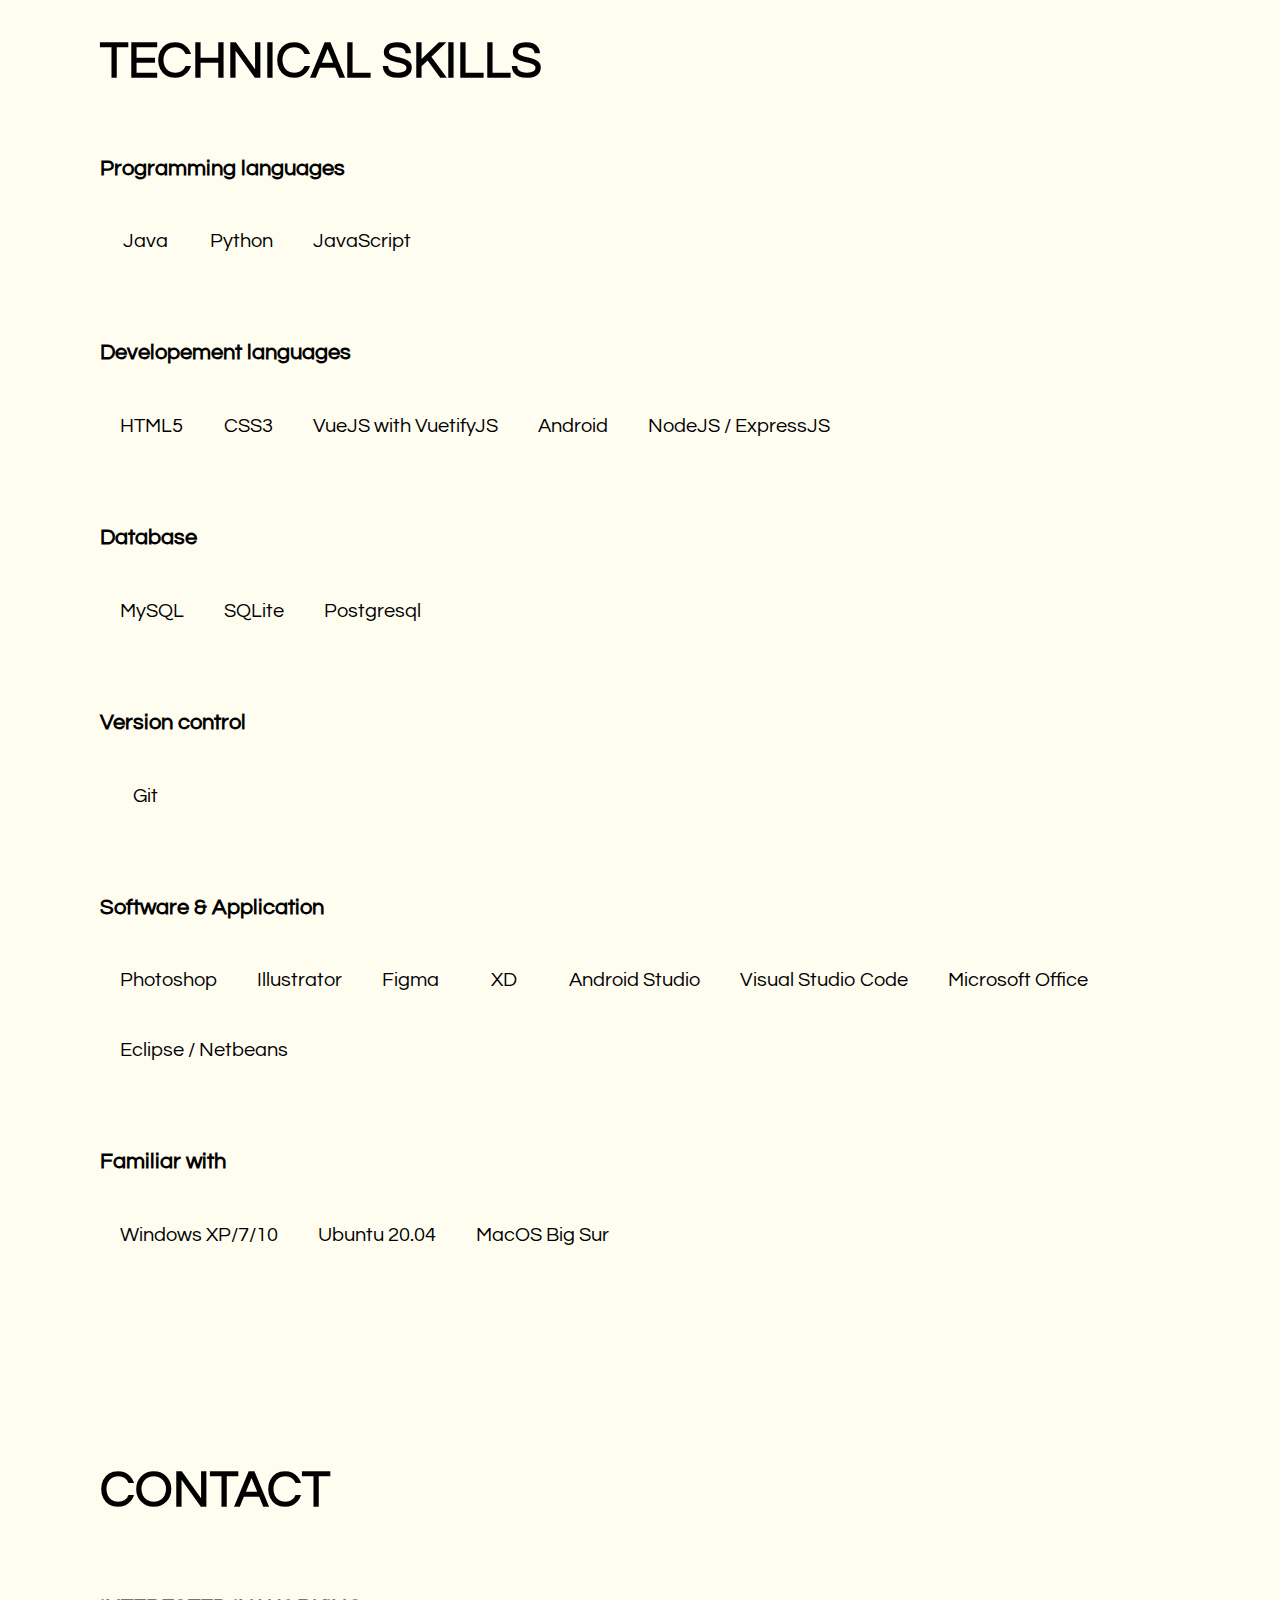
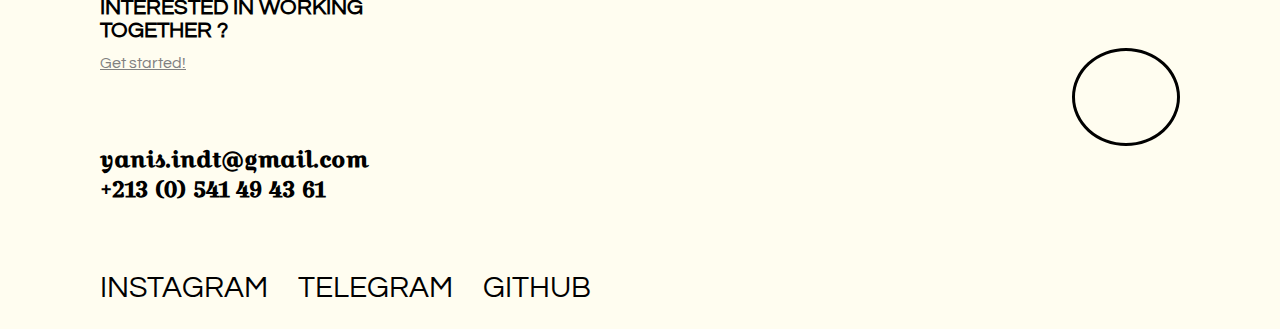
==== commit 85954e28: "vMobile 1.0" ====
--- a/index.html
+++ b/index.html
@@ -5,6 +5,7 @@
     <meta http-equiv="X-UA-Compatible" content="IE=edge" />
     <meta name="viewport" content="width=device-width, initial-scale=1.0" />
     <link rel="stylesheet" href="style/style.css" />
+    <link rel="stylesheet" href="style/media-query.css" />
     <link rel="preconnect" href="https://fonts.googleapis.com" />
     <link rel="preconnect" href="https://fonts.gstatic.com" crossorigin />
     <link
@@ -398,7 +399,7 @@
         </div>
       </div>
 
-      <div style="padding-top: 5px;" id="projects" class="projects-container">
+      <div style="padding-top: 5px" id="projects" class="projects-container">
         <h1>PROJECTS</h1>
         <div class="cards">
           <div class="card1">
@@ -496,12 +497,14 @@
           </p>
         </div>
         <div class="image-about">
-          <img style="width: 25vw" src="images/me/me1.jpeg" alt="me" />
-          <div id="about" style="padding-top: 10px;">
-            <span>
-              I TRY TO IMPROVE MYSELF EVERY DAY ON THE TECHNOLOGIES I USE, AND I
-              KEEP AN EYE ON THE LATEST UI/UX TRENDS
-            </span>
+          <div>
+            <img src="images/me/me1.jpeg" alt="me" />
+            <div id="about" class="about-image-desc" style="padding-top: 10px">
+              <span>
+                I TRY TO IMPROVE MYSELF EVERY DAY ON THE TECHNOLOGIES I USE, AND
+                I KEEP AN EYE ON THE LATEST UI/UX TRENDS
+              </span>
+            </div>
           </div>
         </div>
       </div>
@@ -588,7 +591,7 @@
             </div>
 
             <div class="fake-skills-interrogation">
-              <button>How ?</button>
+              <button><span>How ?</span></button>
             </div>
           </div>
         </div>
@@ -783,6 +786,12 @@
           <a class="smooth-transition" href=""> Get started! </a>
         </div>
 
+        <div class="go-top">
+          <button class="smooth-transition">
+            <div></div>
+          </button>
+        </div>
+
         <div class="email-phone">
           <h3>
             <a class="smooth-transition" href="/">yanis.indt@gmail.com</a>
@@ -804,12 +813,6 @@
             </li>
           </ul>
         </div>
-
-        <div class="go-top">
-          <button class="smooth-transition">
-            <div></div>
-          </button>
-        </div>
       </div>
     </footer>
 
--- a/style/style.css
+++ b/style/style.css
@@ -31,15 +31,13 @@
 
 h1 {
   font-family: "Questrial", sans-serif;
-  font-size: 2.7vw;
+  font-size: 3.9vw;
 }
 
 h3 {
   font-family: "Questrial", sans-serif;
   font-size: 1.7vw;
 }
-
-/* Header */
 
 ul {
   list-style-type: none;
@@ -51,7 +49,9 @@
   justify-content: center;
 }
 
-li {
+/* Header */
+
+header li {
   opacity: var(--show-menu);
   display: inline;
   margin: 0px;
@@ -89,8 +89,8 @@
 
 .home-container {
   position: relative;
-  margin-left: 1vh;
-  margin-right: 1vh;
+  margin-left: 40px;
+  margin-right: 40px;
 }
 
 .yanis,
@@ -127,7 +127,7 @@
   position: absolute;
   width: 220px;
   margin-right: 70px;
-  margin-top: 70px;
+  margin-top: 50px;
   top: 0;
   right: 0;
   font-size: 18px;
@@ -148,7 +148,8 @@
 
 .projects-container,
 .about-container,
-.software-skills {
+.technical-skills,
+.footer-container {
   margin: 200px 100px 0px 100px;
   font-family: "Questrial", sans-serif;
 }
@@ -258,7 +259,7 @@
 .about-desc p,
 .true-skills p {
   text-align: left;
-  font-size: 1.3vw;
+  font-size: 20px;
 }
 
 .image-about {
@@ -271,9 +272,10 @@
   -webkit-filter: grayscale(95%); /* Safari 6.0 - 9.0 */
   filter: grayscale(95%);
   z-index: 99;
-}
-
-.image-about div {
+  width: 25vw;
+}
+
+.image-about .about-image-desc {
   width: 30vw;
   font-size: 1.9vw;
   position: absolute;
@@ -293,6 +295,7 @@
 
 .about-skills > div {
   margin-top: 50px;
+  overflow: hidden;
 }
 
 .fake-skills {
@@ -307,7 +310,7 @@
   font-size: 20px;
   font-family: "Questrial", sans-serif;
   display: grid;
-  grid-template-columns: 13vw auto;
+  grid-template-columns: 170px auto;
 }
 
 .skill-box > div {
@@ -376,10 +379,9 @@
 }
 
 .true-skills {
-  background-color: var(--backgrounf-color);
   display: flex;
   justify-content: space-between;
-  align-items: flex-start;
+  align-items: center;
   position: absolute;
   top: 0;
   left: 0;
@@ -388,7 +390,12 @@
   font-family: "Questrial", sans-serif;
 }
 
-.true-to-fake button div {
+.true-skills .no-sense {
+  color: var(--primary-color);
+  font-size: 26px;
+}
+
+.true-to-fake button div, .go-top button div {
   background-image: url(../images/svg/undo-alt-solid.svg);
   background-repeat: no-repeat;
   background-position: center;
@@ -396,19 +403,112 @@
   margin: 30px;
 }
 
-.true-to-fake button {
+.true-to-fake button, .go-top button {
   border-radius: 50%;
   border: 3px solid black;
   cursor: pointer;
   background-color: transparent;
 }
 
-.true-to-fake button:hover {
+.true-to-fake button:hover, .go-top button:hover {
   border: 3px solid var(--primary-color-transparent);
   background-color: var(--primary-color-transparent);
 }
 
 .true-to-fake button:hover div {
   background-image: url(../images/svg/undo-alt-solid-hover.svg);
-  transition: all .4s ease-in-out;
+  transition: all 0.4s ease-in-out;
+}
+
+/* Technical Skills */
+
+.technical-skills > div {
+  margin-top: 70px;
+}
+
+.technical-skills ul {
+  justify-content: flex-start;
+}
+
+.technical-skills li {
+  display: inline;
+  margin: 0px;
+  font-size: 20px;
+  padding: 20px;
+  transition: all 0.4s ease-in-out;
+}
+
+.technical-skills li div {
+  display: flex;
+  justify-content: center;
+  align-items: center;
+  flex-direction: column;
+}
+
+.technical-skills li div img {
+  width: 50px;
+  margin-bottom: 10px;
+}
+
+/* Footer */
+
+.footer-container {
+  position: relative;
+}
+
+.footer-container h1 {
+  text-align: left;
+}
+
+.contact-interested a {
+  color: gray;
+  text-decoration: underline;
+}
+
+.email-phone {
+  margin-top: 70px;
+}
+
+.email-phone h3 a {
+  font-family: "Croissant One", cursive;
+  display: inline;
+}
+
+.email-phone h3 a:hover,
+.menu-footer li a:hover,
+.contact-interested a:hover {
+  color: var(--primary-color);
+}
+
+.menu-footer {
+  display: flex;
+  justify-content: left;
+}
+
+.menu-footer li {
+  margin: 40px 30px 20px 0px;
+  font-size: 30px;
+}
+
+.go-top {
+  position: absolute;
+  right: 0;
+  top: 50%;
+  -ms-transform: translateY(-50%);
+  transform: translateY(-50%);
+}
+
+.go-top button div {
+  background-image: url(../images/svg/arrow-up-solid.svg);
+  padding: 30px;
+  margin: 15px; 
+}
+
+.go-top button:hover div {
+  background-image: url(../images/svg/arrow-up-solid-hover.svg);  
+}
+
+.go-top button:hover{
+  border: 3px solid var(--primary-color-transparent);
+  background-color: var(--primary-color-transparent);
 }--- a/style/media-query.css
+++ b/style/media-query.css
@@ -0,0 +1,191 @@
+@media only screen and (max-width: 1000px) {
+  .about-desc p,
+  .true-skills p {
+    font-size: 17px;
+  }
+  h1 {
+    font-size: 50px;
+  }
+  .fake-skills-interrogation button {
+    padding: 0px;
+  }
+  h3 {
+    font-size: 24px;
+  }
+}
+
+@media only screen and (max-width: 850px) {
+  .cards > div {
+    padding: 0;
+    align-self: center;
+  }
+  .card {
+    position: relative;
+    max-width: 100%;
+    box-shadow: 0 40px 60px -6px black;
+    overflow: hidden;
+  }
+  .projects-container h2 {
+    font-size: 30px;
+  }
+  .card-desc {
+    max-width: 100%;
+  }
+}
+
+@media only screen and (max-width: 800px) {
+  .image-about {
+    position: relative;
+    display: flex;
+    justify-content: end;
+    margin-top: 50px;
+  }
+  .image-about > div {
+    position: relative;
+  }
+  .image-about img {
+    width: 40vw;
+  }
+  .image-about .about-image-desc {
+    font-size: 17px;
+    width: 40vw;
+    left: -23vw;
+  }
+  .about-desc {
+    width: auto;
+  }
+
+  .fake-skills > div {
+    font-size: 17px;
+    grid-template-columns: 140px auto;
+  }
+
+  .skill-box > div {
+    width: 28px;
+    margin: auto 15px;
+  }
+
+  .true-skills {
+    display: block;
+  }
+
+  .true-skills button div {
+    padding: 19px;
+    margin: 15px;
+  }
+  .true-skills button {
+    padding: 0;
+  }
+  .true-skills .true-to-fake {
+    position: absolute;
+    bottom: 0;
+    right: 0;
+  }
+  .true-skills .true-skills-desc {
+    position: relative;
+    width: 100%;
+  }
+  .true-skills .true-skills-desc p {
+    margin: 0;
+  }
+}
+
+@media only screen and (max-width: 800px) {
+  .projects-container,
+  .about-container,
+  .technical-skills,
+  .footer-container {
+    margin: 100px 40px 0px 40px;
+  }
+  .about-skills {
+    margin: 20vw 40px 0px 40px;
+  }
+  h1 {
+    font-size: 35px;
+  }
+  .menu-footer li {
+    font-size: 24px;
+  }
+
+  .beside-svg-top,
+  .beside-svg-bot {
+    position: relative;
+    margin: 40px 0px;
+    width: 90%;
+  }
+}
+
+@media only screen and (max-width: 520px) {
+  .skill-box > div {
+    width: 15px;
+    height: 15px;
+    border-radius: 50%;
+    margin: auto 10px;
+  }
+
+  .technical-skills ul {
+    justify-content: flex-start;
+    align-items: flex-start;
+    flex-direction: column;
+  }
+  .technical-skills li div {
+    flex-direction: row;
+  }
+  .technical-skills li div img {
+    margin-right: 16px;
+    margin-bottom: 0;
+    width: 25px;
+  }
+  .menu-footer li {
+    font-size: 18px;
+  }
+  .go-top button div {
+    padding: 15px;
+    margin: 7.5px;
+  }
+  .go-top button {
+    padding: 0;
+  }
+  .go-top {
+    position: relative;
+    display: flex;
+    justify-content: end;
+    -ms-transform: translateY(0);
+    transform: translateY(0);
+  }
+  .email-phone {
+    margin-top: 0px;
+  }
+}
+
+@media only screen and (max-width: 444px) {
+  .menu-footer li {
+    font-size: 13px;
+  }
+  .fake-skills > div {
+    grid-template-columns: auto;
+    text-align: center;
+    margin-bottom: 50px;
+  }
+}
+
+@media only screen and (max-width: 390px) {
+  h3 {
+    font-size: 20px;
+  }
+  .projects-container,
+  .about-container,
+  .technical-skills,
+  .footer-container,
+  .home-container {
+    margin: 70px 20px 0px 20px;
+  }
+  .about-skills {
+    margin: 20vw 20px 0px 20px;
+  }
+  .image-about .about-image-desc {
+    font-size: 14px;
+    width: 50vw;
+    left: -30vw;
+  }
+}
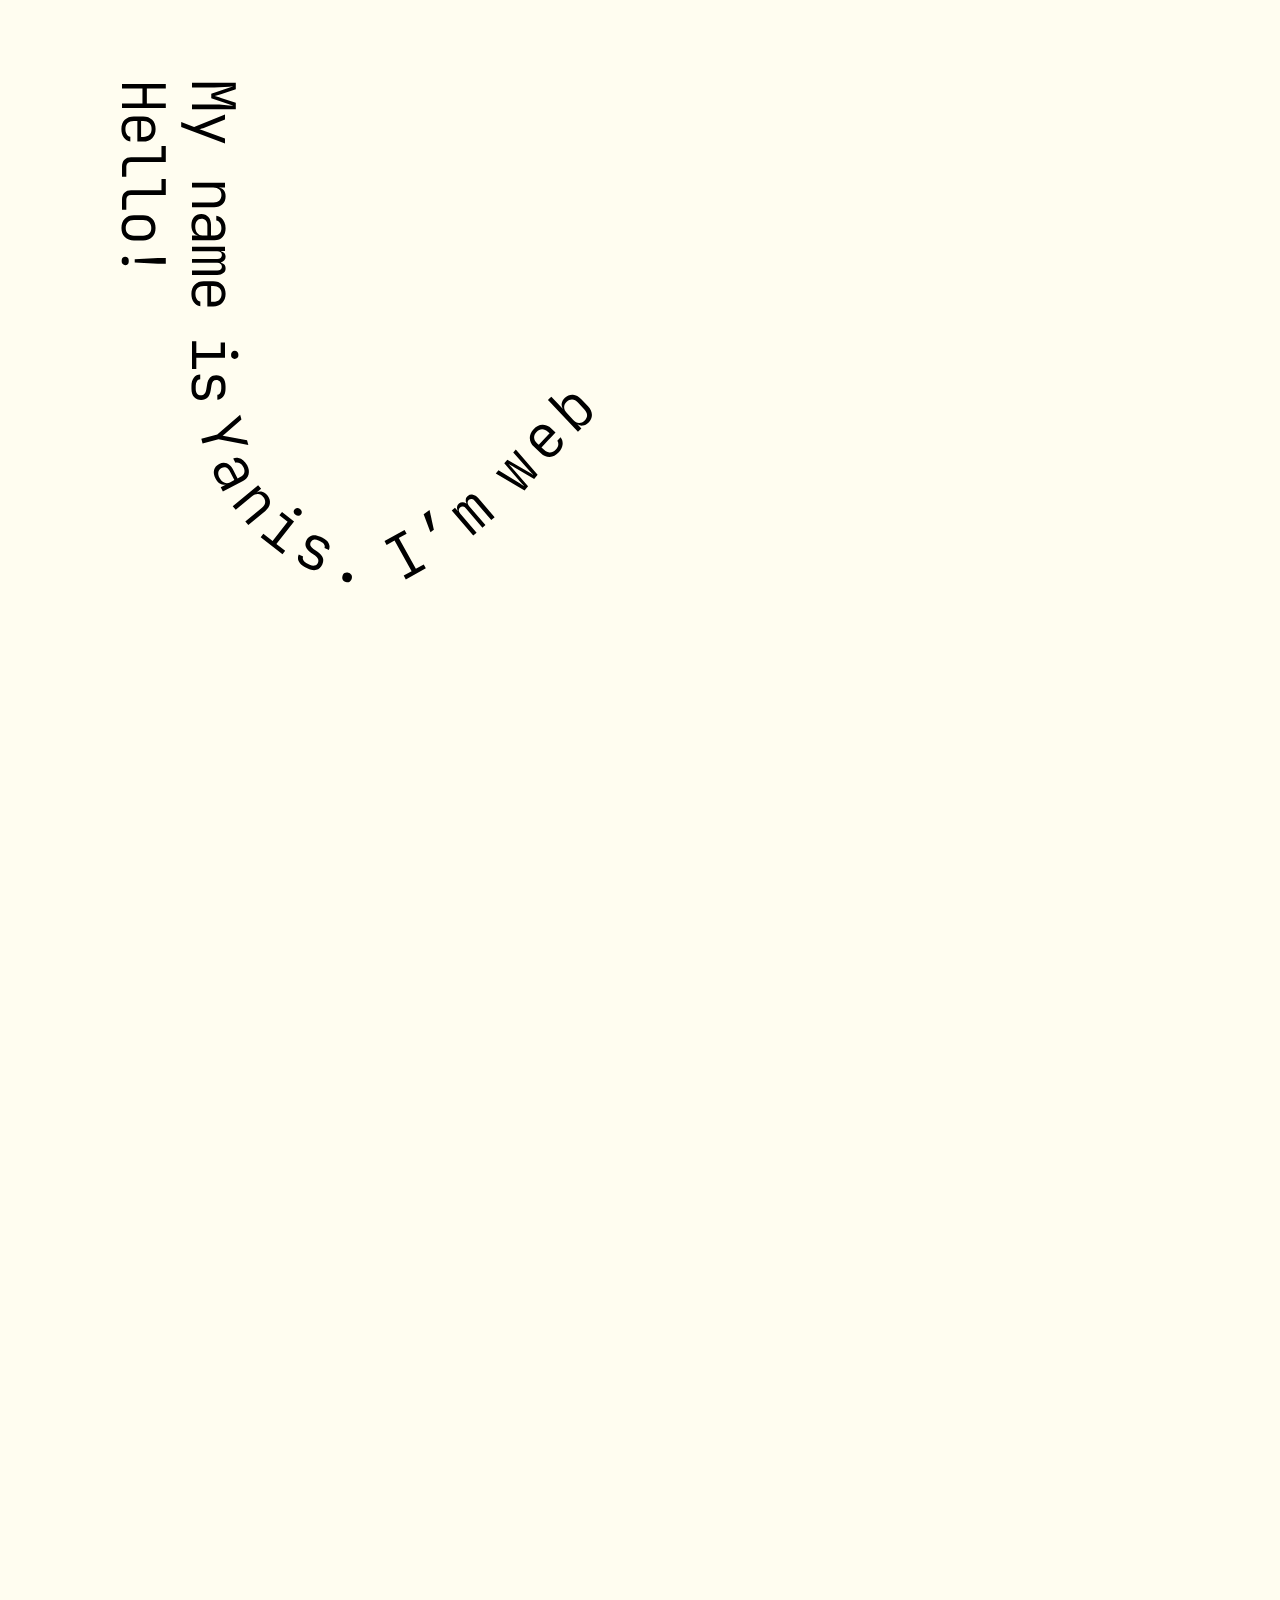
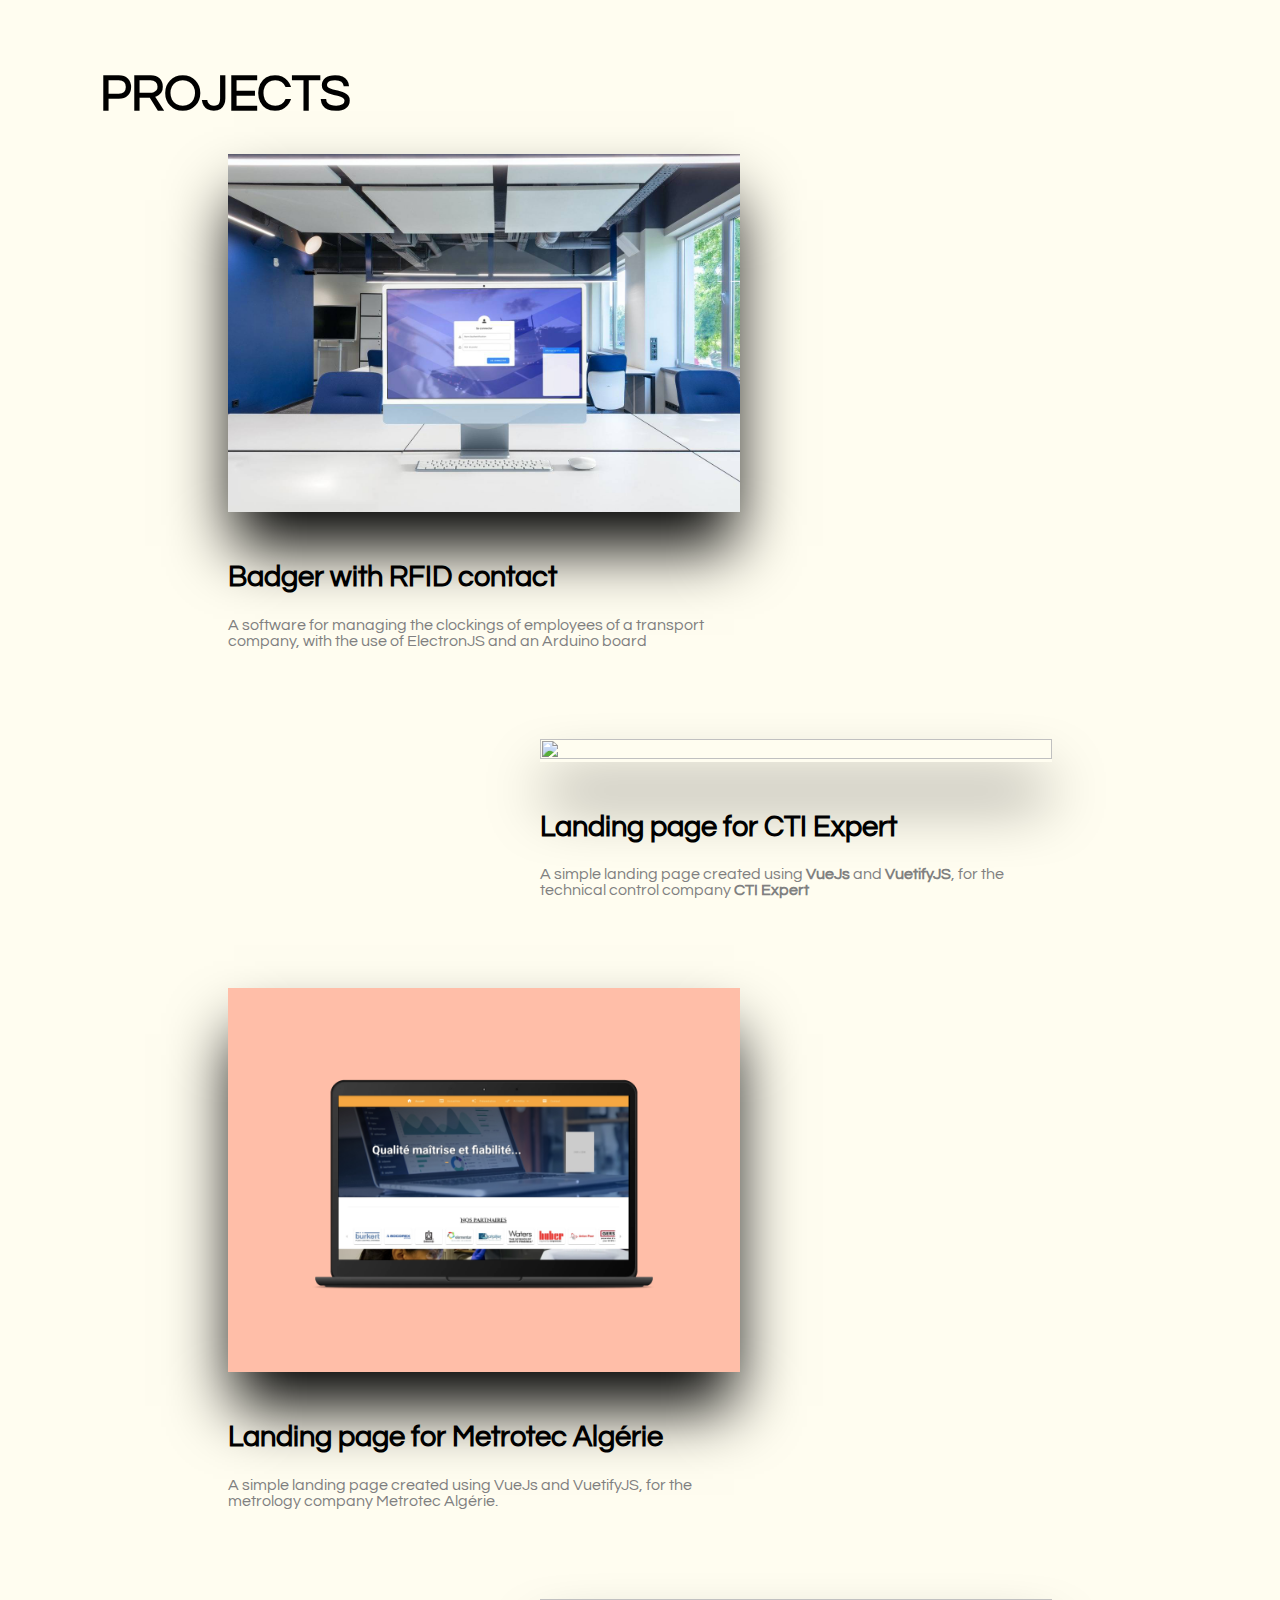
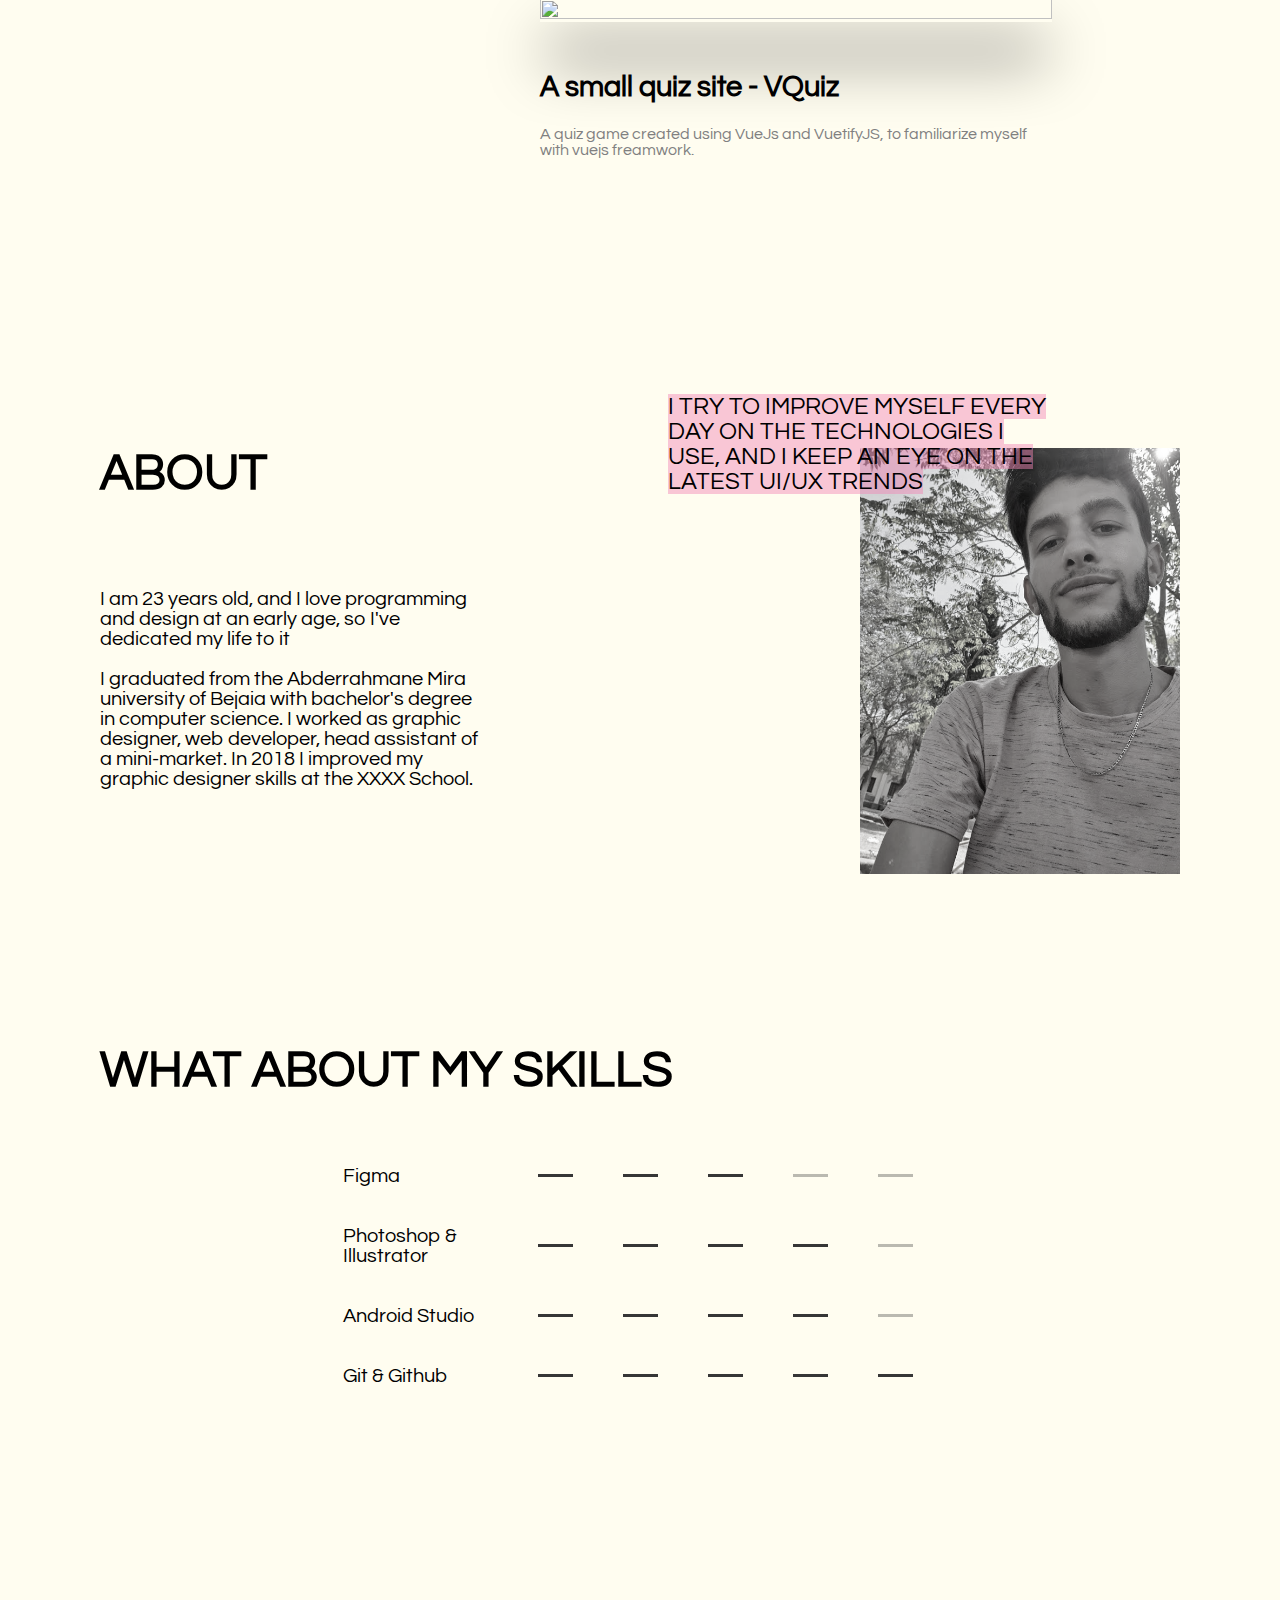
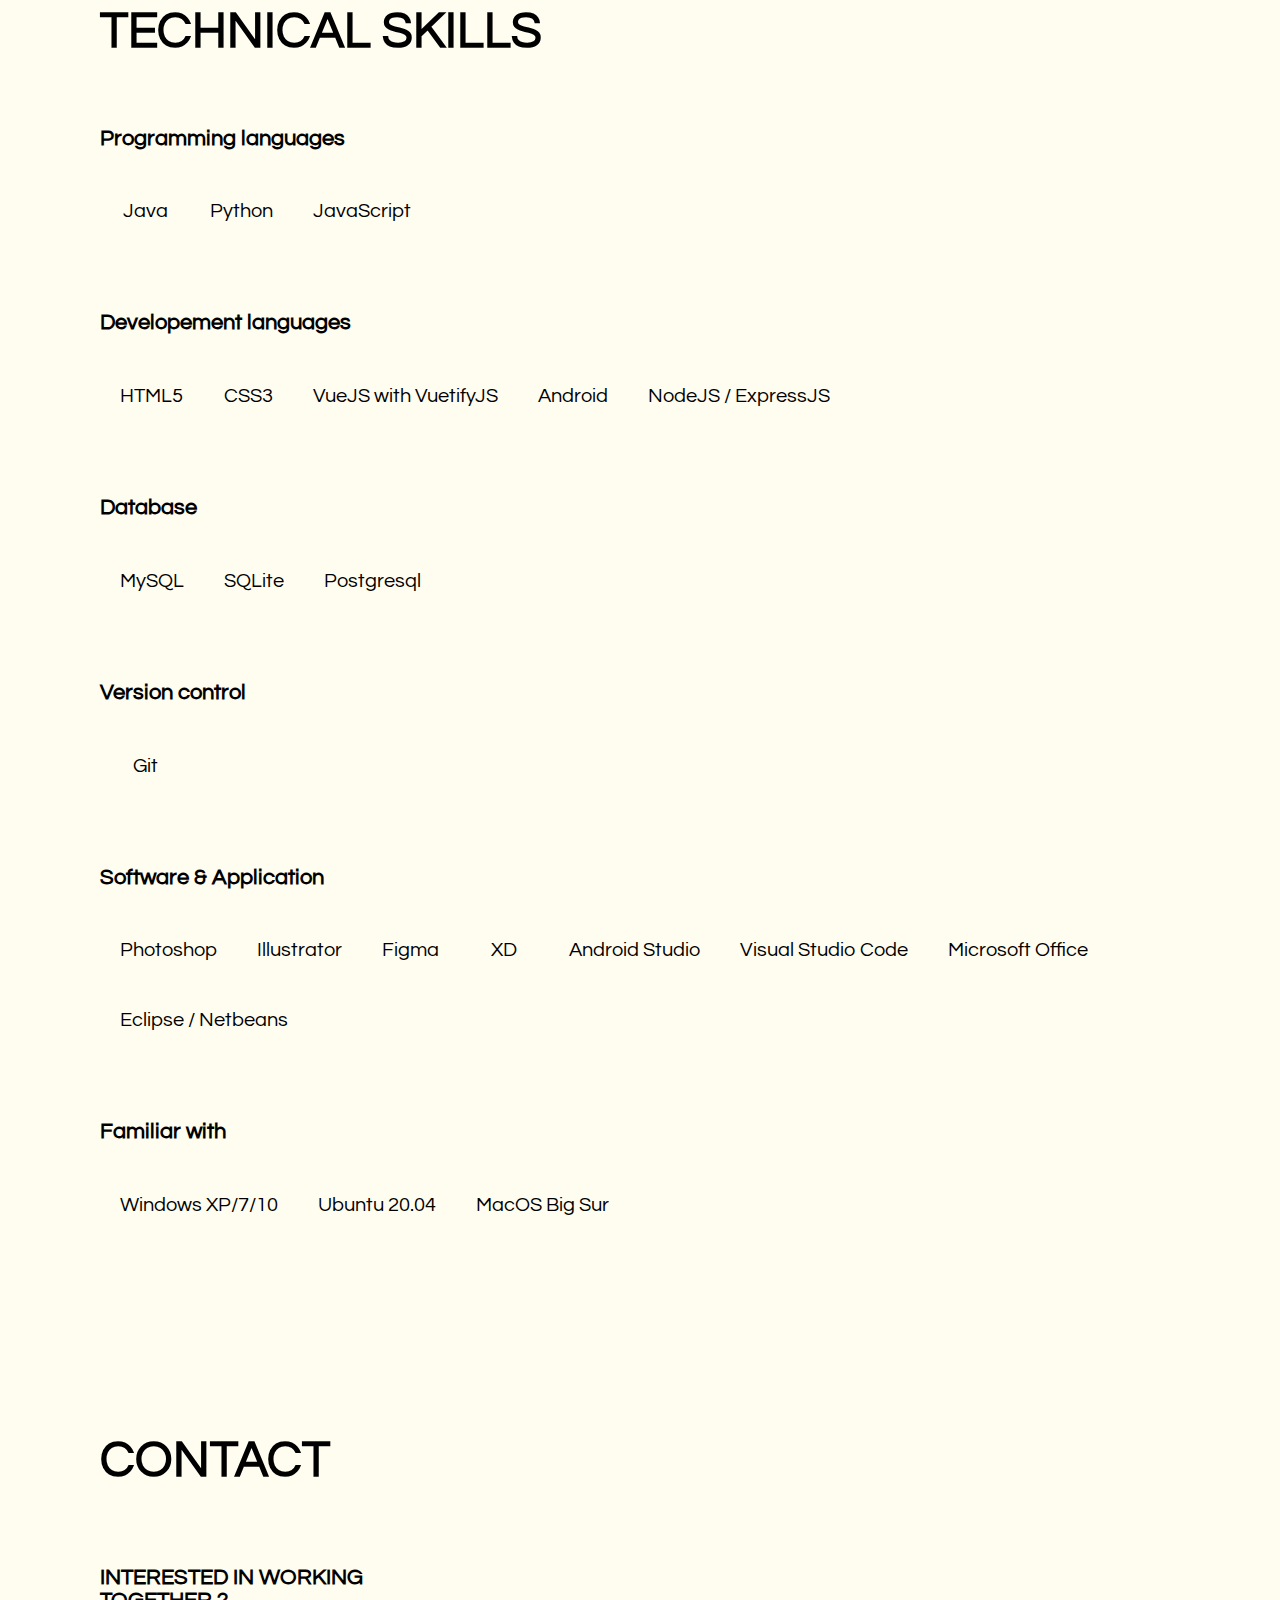
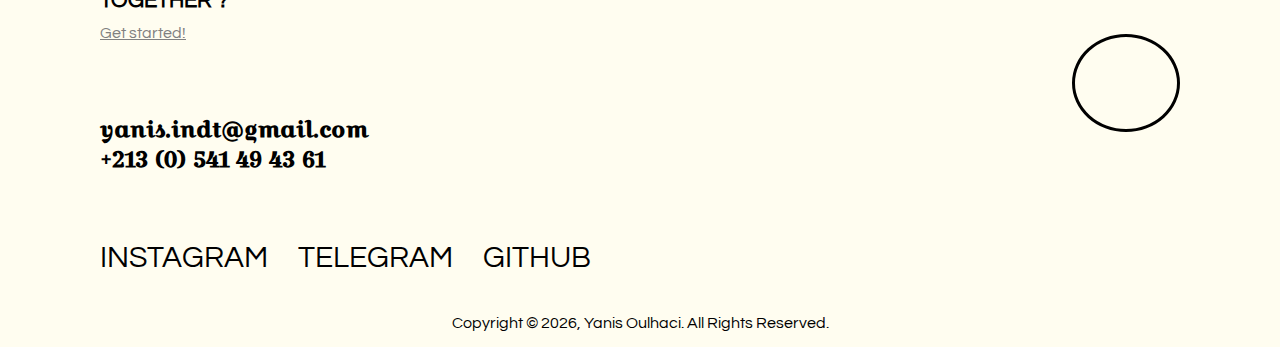
==== commit 5b5307f9: "Menu sur mobile" ====
--- a/index.html
+++ b/index.html
@@ -21,13 +21,12 @@
         style="
           width: auto;
           padding-top: 10px;
-          padding-bottom: 30px;
           display: flex;
           justify-content: flex-end;
         "
       >
         <ul class="smooth-transition transformation-y">
-          <li><a href="#header">Home</a></li>
+          <li id="li-home"><a href="#header">Home</a></li>
           <li><a href="#projects">Projects</a></li>
           <li><a href="#contact">Contact</a></li>
           <li><a href="#about">About</a></li>
@@ -813,6 +812,10 @@
             </li>
           </ul>
         </div>
+
+        <div class="copyright">
+          <p>Copyright &copy; <span id="currentYear"></span>, Yanis Oulhaci. All Rights Reserved.</p>
+        </div>
       </div>
     </footer>
 
--- a/style/style.css
+++ b/style/style.css
@@ -511,4 +511,8 @@
 .go-top button:hover{
   border: 3px solid var(--primary-color-transparent);
   background-color: var(--primary-color-transparent);
+}
+
+.copyright p {
+  text-align: center;
 }--- a/style/media-query.css
+++ b/style/media-query.css
@@ -122,7 +122,12 @@
     border-radius: 50%;
     margin: auto 10px;
   }
-
+  #li-home {
+    display: none;
+  }
+  #header li {
+    font-size: 17px;
+  }
   .technical-skills ul {
     justify-content: flex-start;
     align-items: flex-start;
@@ -156,6 +161,9 @@
   .email-phone {
     margin-top: 0px;
   }
+  .copyright p {
+    font-size: 11px;
+  }
 }
 
 @media only screen and (max-width: 444px) {
@@ -173,12 +181,17 @@
   h3 {
     font-size: 20px;
   }
+  #header li {
+    padding: 10px;
+  }
   .projects-container,
   .about-container,
   .technical-skills,
-  .footer-container,
+  .footer-container {
+    margin: 70px 20px 0px 20px;
+  }
   .home-container {
-    margin: 70px 20px 0px 20px;
+    margin: 0px 20px 0px 20px;
   }
   .about-skills {
     margin: 20vw 20px 0px 20px;
@@ -188,4 +201,26 @@
     width: 50vw;
     left: -30vw;
   }
-}
+  .menu-footer ul {
+    flex-direction: column;
+    margin-top: 16px;
+    justify-self: center;
+  }
+  .menu-footer ul li {
+    margin-top: 0px;
+    margin-bottom: 15px;
+  }
+}
+
+@media only screen and (max-width: 270px) {
+  header {
+    display: none;
+  }
+  main {
+    margin-top: 26px;
+  }
+  footer .email-phone h3 {
+    font-size: 17px;
+    word-wrap: break-word;
+  }
+}
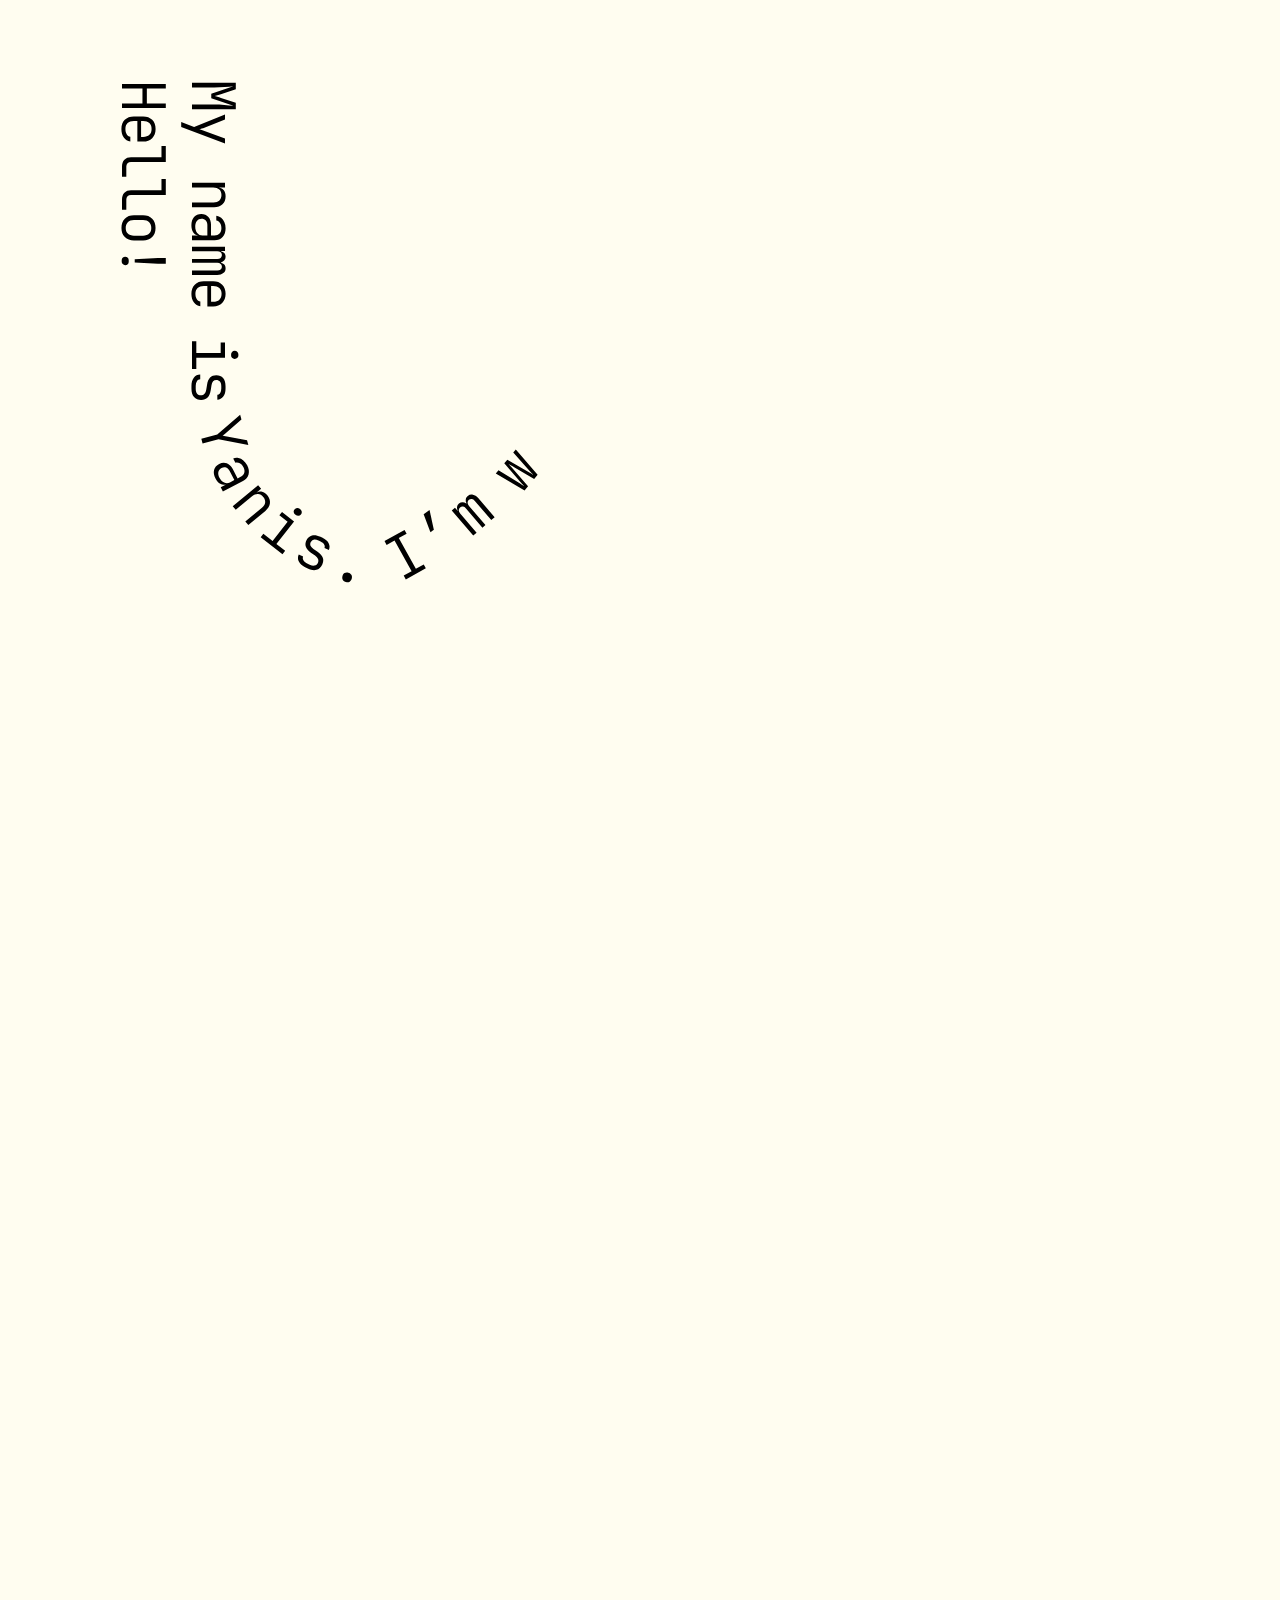
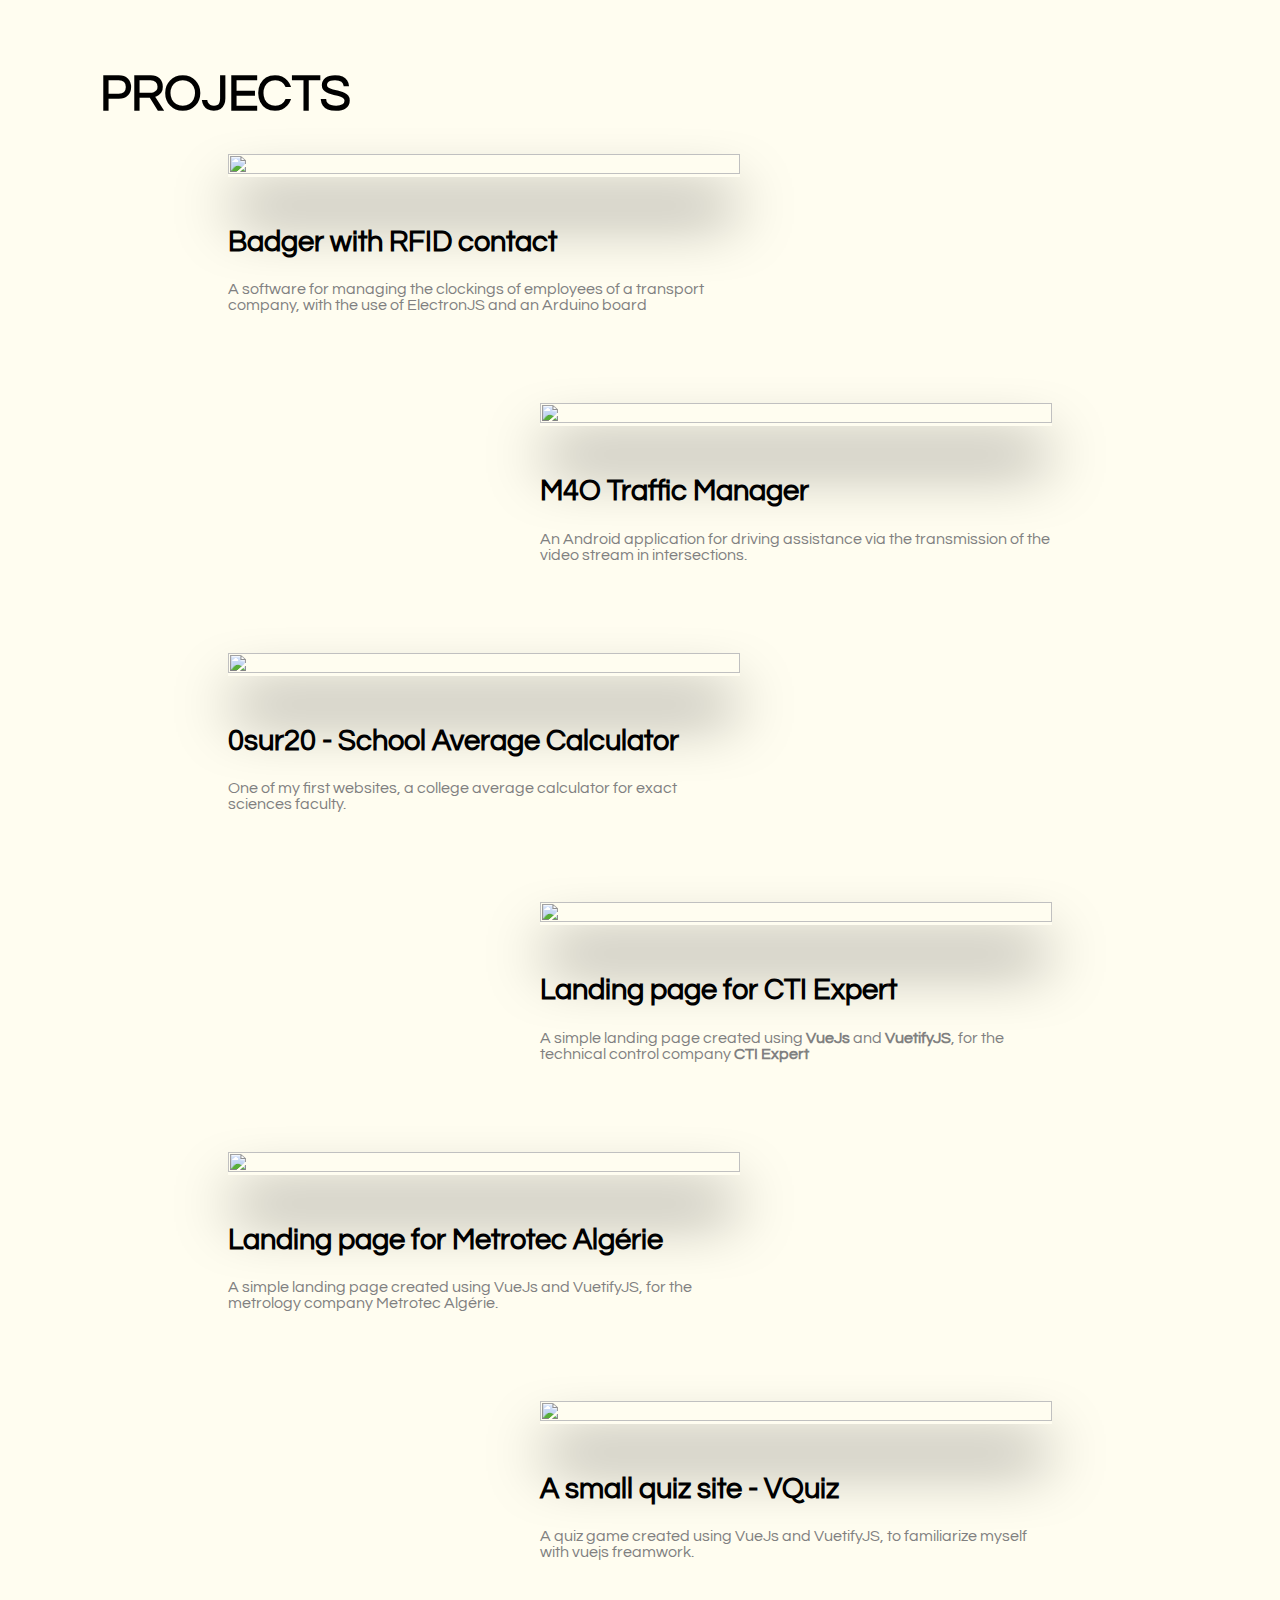
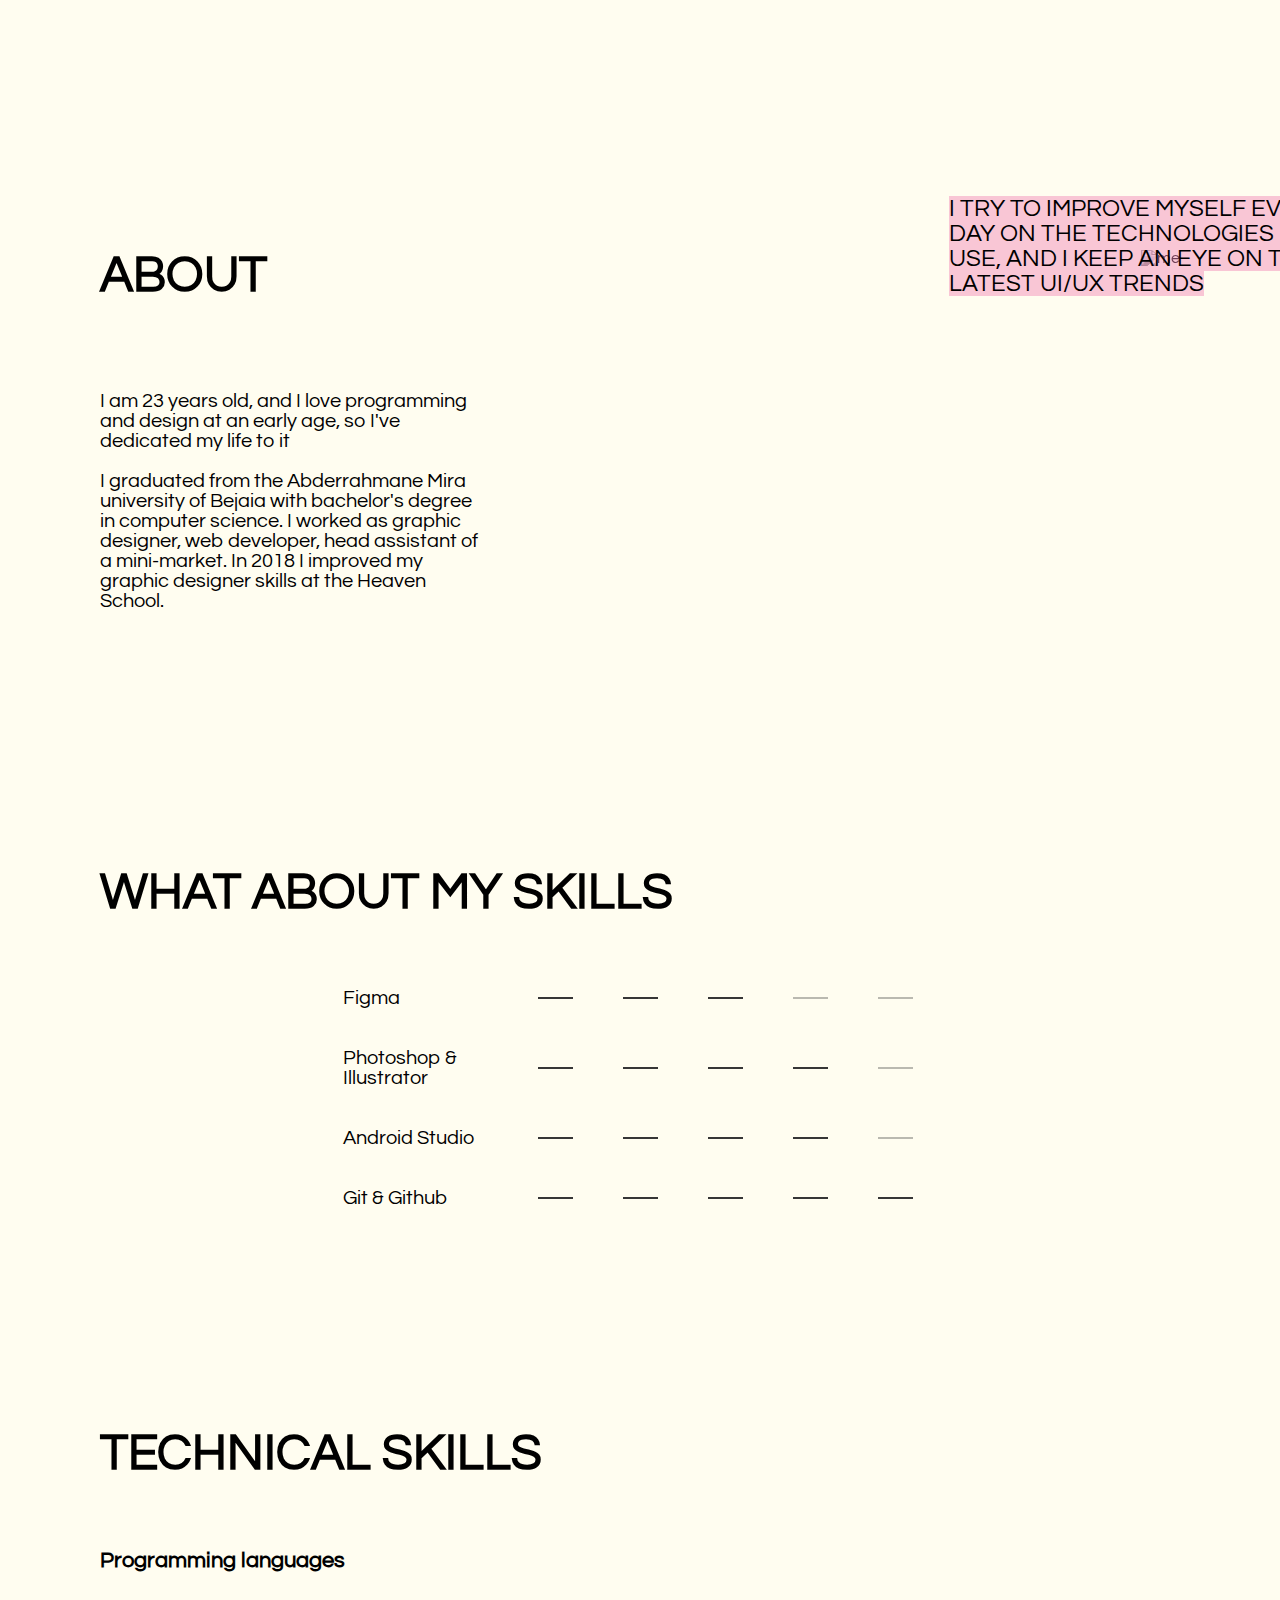
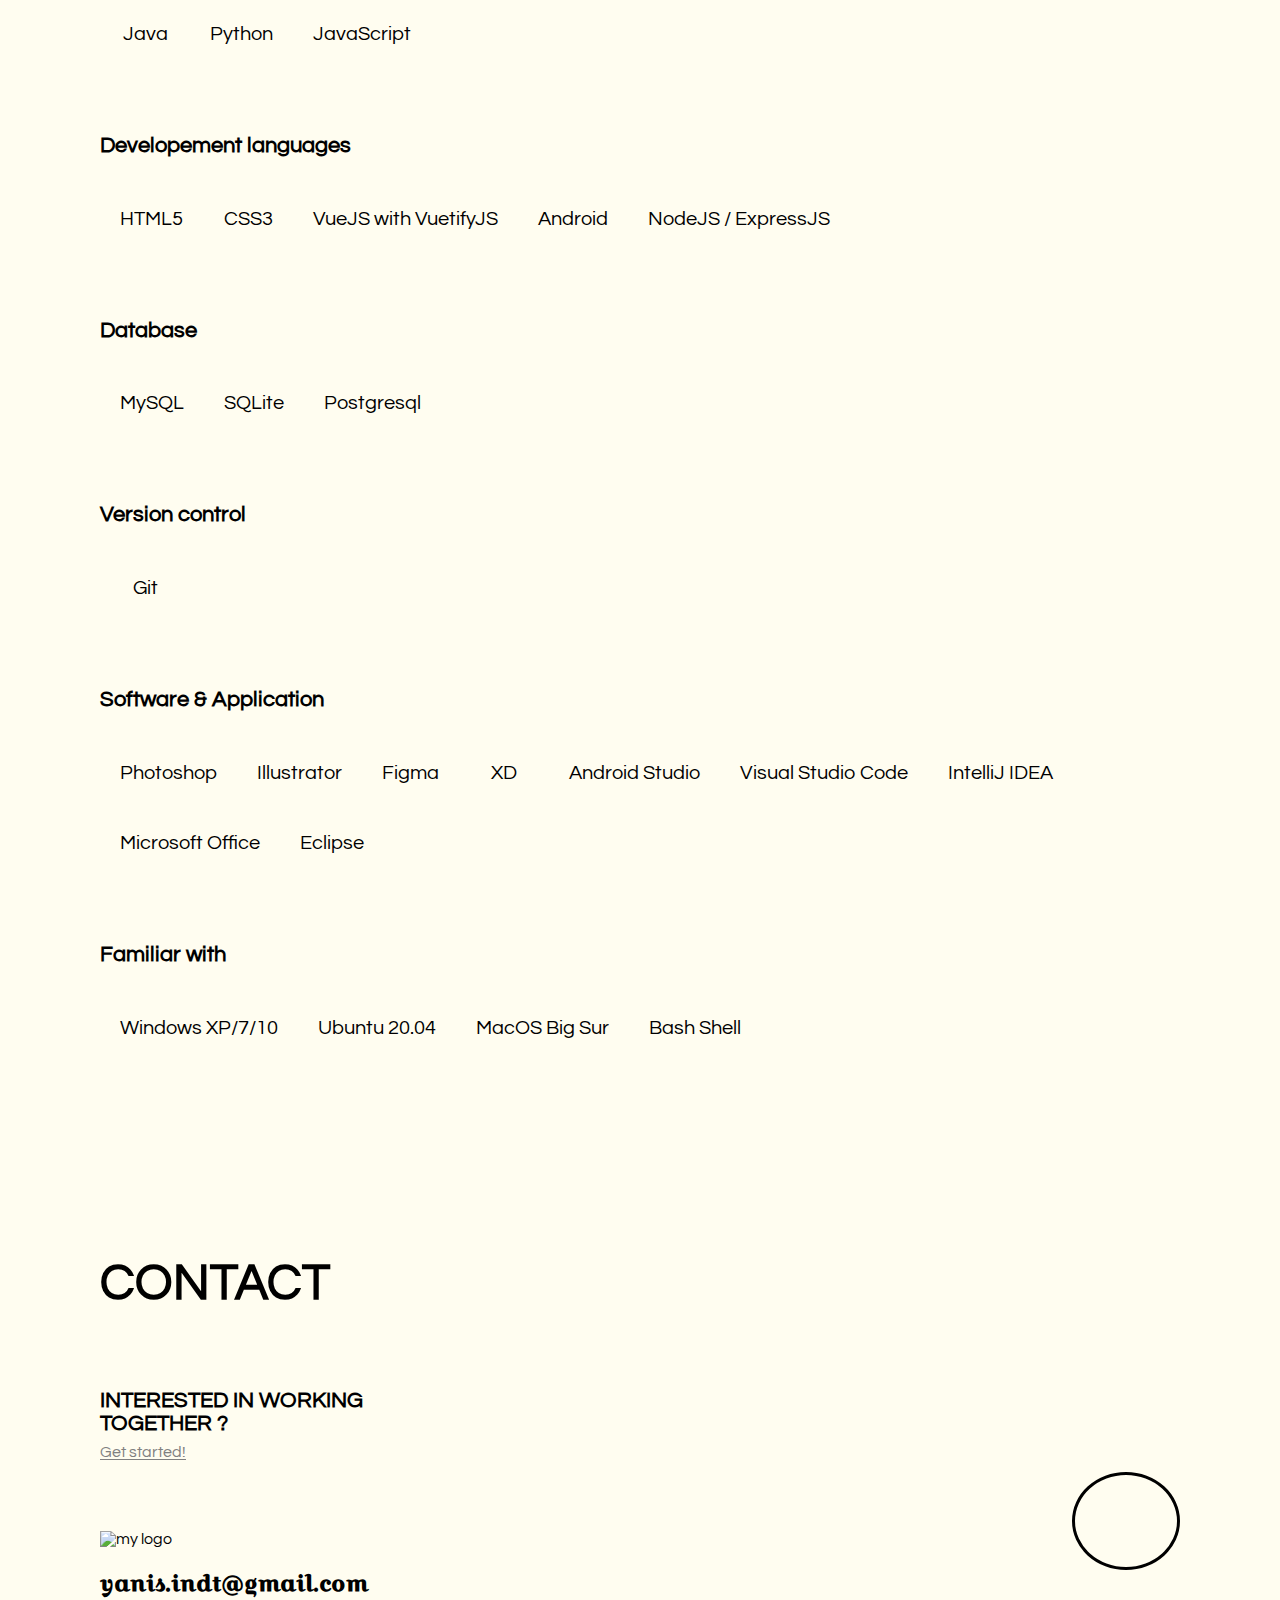
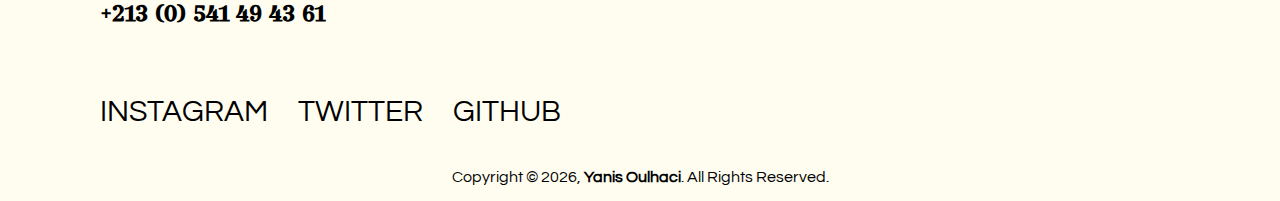
==== commit 8f10d203: "images in cloud - ibb.co" ====
--- a/index.html
+++ b/index.html
@@ -1,9 +1,10 @@
 <!DOCTYPE html>
-<html lang="fr">
+<html lang="en">
   <head>
     <meta charset="UTF-8" />
     <meta http-equiv="X-UA-Compatible" content="IE=edge" />
     <meta name="viewport" content="width=device-width, initial-scale=1.0" />
+    <link rel="icon" type="image/x-icon" href="https://i.ibb.co/Fbcq1zC/yanis-logo.png" />
     <link rel="stylesheet" href="style/style.css" />
     <link rel="stylesheet" href="style/media-query.css" />
     <link rel="preconnect" href="https://fonts.googleapis.com" />
@@ -29,7 +30,7 @@
           <li id="li-home"><a href="#header">Home</a></li>
           <li><a href="#projects">Projects</a></li>
           <li><a href="#contact">Contact</a></li>
-          <li><a href="#about">About</a></li>
+          <li id="li-about"><a>About</a></li>
         </ul>
       </div>
     </header>
@@ -375,7 +376,7 @@
               stroke-width="2"
               stroke-linecap="round"
             />
-            <a xlink:href="#about">
+            <a>
               <rect
                 class="about-me about-me-clicable"
                 x="1008"
@@ -403,12 +404,12 @@
         <div class="cards">
           <div class="card1">
             <div class="card">
-              <img src="images/msy-badgeuse/mockup-msy.jpeg" alt="" />
+              <img src="https://i.ibb.co/26Jq0nr/mockup-msy.jpg" alt="" />
               <div class="card-action">
-                <button>
-                  Show more<span style="font-size: 24px; margin-left: 16px"
-                    >&#9658;</span
-                  >
+                <button id="badger">
+                  Show more<span style="font-size: 24px; margin-left: 16px">
+                    &#9658;
+                  </span>
                 </button>
               </div>
             </div>
@@ -421,9 +422,45 @@
 
           <div class="card2">
             <div class="card">
-              <img src="images/cti-expert/mockup-cti.png" alt="" />
+              <img src="https://i.ibb.co/WDVn1X6/m4o-mockup.png" alt="" />
               <div class="card-action">
-                <button>
+                <button id="m4o">
+                  Show more<span style="font-size: 24px; margin-left: 16px">
+                    &#9658;
+                  </span>
+                </button>
+              </div>
+            </div>
+            <h2>M4O Traffic Manager</h2>
+            <div class="card-desc">
+              An Android application for driving assistance via the transmission
+              of the video stream in intersections.
+            </div>
+          </div>
+
+          <div class="card1">
+            <div class="card">
+              <img src="https://i.ibb.co/BTCjpGL/0sur20-mockup.png" alt="" />
+              <div class="card-action">
+                <button id="_0sur20">
+                  Show more<span style="font-size: 24px; margin-left: 16px">
+                    &#9658;
+                  </span>
+                </button>
+              </div>
+            </div>
+            <h2>0sur20 - School Average Calculator</h2>
+            <div class="card-desc">
+              One of my first websites, a college average calculator for exact
+              sciences faculty.
+            </div>
+          </div>
+
+          <div class="card2">
+            <div class="card">
+              <img src="https://i.ibb.co/vkTMbjK/mockup-cti.png" alt="" />
+              <div class="card-action">
+                <button id="ctiExpert">
                   Show more<span style="font-size: 24px; margin-left: 16px"
                     >&#9658;</span
                   >
@@ -441,11 +478,11 @@
           <div class="card1">
             <div class="card">
               <img
-                src="images/metrotec-algerie/mockup-metrotec-algerie.png"
+                src="https://i.ibb.co/vdvqdCc/mockup-metrotec-algerie.png"
                 alt=""
               />
               <div class="card-action">
-                <button>
+                <button id="metrotecAlgerie">
                   Show more<span style="font-size: 24px; margin-left: 16px"
                     >&#9658;</span
                   >
@@ -461,9 +498,9 @@
 
           <div class="card2">
             <div class="card">
-              <img src="images/v2quiz/v2quiz-1.gif" alt="" />
+              <img src="https://i.ibb.co/YT6Mjbc/v2quiz-1.gif" alt="" />
               <div class="card-action">
-                <button>
+                <button id="v2quiz">
                   Show more<span style="font-size: 24px; margin-left: 16px"
                     >&#9658;</span
                   >
@@ -492,12 +529,12 @@
             I graduated from the Abderrahmane Mira university of Bejaia with
             bachelor's degree in computer science. I worked as graphic designer,
             web developer, head assistant of a mini-market. In 2018 I improved
-            my graphic designer skills at the XXXX School.
+            my graphic designer skills at the Heaven School.
           </p>
         </div>
         <div class="image-about">
           <div>
-            <img src="images/me/me1.jpeg" alt="me" />
+            <img src="https://i.ibb.co/D89hCkM/me1.jpg" alt="me" />
             <div id="about" class="about-image-desc" style="padding-top: 10px">
               <span>
                 I TRY TO IMPROVE MYSELF EVERY DAY ON THE TECHNOLOGIES I USE, AND
@@ -603,19 +640,19 @@
           <ul>
             <li>
               <div>
-                <img src="images/svg/java.png" alt="" />
+                <img src="https://i.ibb.co/tZpMn7G/java.png" alt="" />
                 Java
               </div>
             </li>
             <li>
               <div>
-                <img src="images/svg/python.png" alt="" />
+                <img src="https://i.ibb.co/hRZM3QL/python.png" alt="" />
                 Python
               </div>
             </li>
             <li>
               <div>
-                <img src="images/svg/javascript.png" alt="" />
+                <img src="https://i.ibb.co/SQmqvPs/javascript.png" alt="" />
                 JavaScript
               </div>
             </li>
@@ -627,31 +664,31 @@
           <ul>
             <li>
               <div>
-                <img src="images/svg/html.png" alt="" />
+                <img src="https://i.ibb.co/jDLzH71/html.png" alt="" />
                 HTML5
               </div>
             </li>
             <li>
               <div>
-                <img src="images/svg/css.png" alt="" />
+                <img src="https://i.ibb.co/6XRv8H5/css.png" alt="" />
                 CSS3
               </div>
             </li>
             <li>
               <div>
-                <img src="images/svg/vuejs.png" alt="" />
+                <img src="https://i.ibb.co/pQnHySv/vuejs.png" alt="" />
                 VueJS with VuetifyJS
               </div>
             </li>
             <li>
               <div>
-                <img src="images/svg/android.png" alt="" />
+                <img src="https://i.ibb.co/0Yx0R0f/android.png" alt="" />
                 Android
               </div>
             </li>
             <li>
               <div>
-                <img src="images/svg/nodejs.png" alt="" />
+                <img src="https://i.ibb.co/Z8SRmc6/nodejs.png" alt="" />
                 NodeJS / ExpressJS
               </div>
             </li>
@@ -663,19 +700,19 @@
           <ul>
             <li>
               <div>
-                <img src="images/svg/mysql.png" alt="" />
+                <img src="https://i.ibb.co/Y7qTKPF/mysql.png" alt="" />
                 MySQL
               </div>
             </li>
             <li>
               <div>
-                <img src="images/svg/sqlite.png" alt="" />
+                <img src="https://i.ibb.co/DYFwtfp/sqlite.png" alt="" />
                 SQLite
               </div>
             </li>
             <li>
               <div>
-                <img src="images/svg/postgresql.png" alt="" />
+                <img src="https://i.ibb.co/RzfzFM2/postgresql.png" alt="" />
                 Postgresql
               </div>
             </li>
@@ -687,7 +724,7 @@
           <ul>
             <li>
               <div>
-                <img src="images/svg/git.png" alt="" />
+                <img src="https://i.ibb.co/nnQ9Fdf/git.png" alt="" />
                 Git
               </div>
             </li>
@@ -699,50 +736,56 @@
           <ul>
             <li>
               <div>
-                <img src="images/svg/photoshop.png" alt="" />
+                <img src="https://i.ibb.co/9NfzWQ6/photoshop.png" alt="" />
                 Photoshop
               </div>
             </li>
             <li>
               <div>
-                <img src="images/svg/illustrator.png" alt="" />
+                <img src="https://i.ibb.co/k5Y4h2p/illustrator.png" alt="" />
                 Illustrator
               </div>
             </li>
             <li>
               <div>
-                <img src="images/svg/figma.png" alt="" />
+                <img src="https://i.ibb.co/G0qmnnz/figma.png" alt="" />
                 Figma
               </div>
             </li>
             <li>
               <div>
-                <img src="images/svg/xd.png" alt="" />
+                <img src="https://i.ibb.co/TtS8QmQ/xd.png" alt="" />
                 XD
               </div>
             </li>
             <li>
               <div>
-                <img src="images/svg/android-studio.webp" alt="" />
+                <img src="https://i.ibb.co/VtYR4nd/android-studio.webp" alt="" />
                 Android Studio
               </div>
             </li>
             <li>
               <div>
-                <img src="images/svg/vscode.png" alt="" />
+                <img src="https://i.ibb.co/WgWWNfN/vscode.png" alt="" />
                 Visual Studio Code
               </div>
             </li>
             <li>
               <div>
-                <img src="images/svg/office.png" alt="" />
+                <img src="https://i.ibb.co/qmqv425/intellijidea.png" alt="" />
+                IntelliJ IDEA
+              </div>
+            </li>
+            <li>
+              <div>
+                <img src="https://i.ibb.co/KxZKBFS/office.png" alt="" />
                 Microsoft Office
               </div>
             </li>
             <li>
               <div>
-                <img src="images/svg/intellijidea.png" alt="" />
-                Eclipse / Netbeans
+                <img src="https://i.ibb.co/vjYB18g/eclipse.png" alt="" />
+                Eclipse
               </div>
             </li>
           </ul>
@@ -753,20 +796,27 @@
           <ul>
             <li>
               <div>
-                <img src="images/svg/windows.png" alt="" />
+                <img src="https://i.ibb.co/9bJXDv4/windows.png" alt="" />
                 Windows XP/7/10
               </div>
             </li>
             <li>
               <div>
-                <img src="images/svg/ubuntu.png" alt="" />
+                <img src="https://i.ibb.co/hfJ9qJp/ubuntu.png" alt="" />
                 Ubuntu 20.04
               </div>
             </li>
             <li>
               <div>
-                <img src="images/svg/apple.png" alt="" />
+                <img src="https://i.ibb.co/5TqZMXF/apple.png" alt="" />
                 MacOS Big Sur
+              </div>
+            </li>
+
+            <li>
+              <div>
+                <img src="https://i.ibb.co/Rjhvc0D/gnubash.png" alt="" />
+                Bash Shell
               </div>
             </li>
           </ul>
@@ -782,7 +832,13 @@
           <h3 style="margin-bottom: 10px">
             INTERESTED IN WORKING <br />TOGETHER ?
           </h3>
-          <a class="smooth-transition" href=""> Get started! </a>
+          <a
+            style="display: inline"
+            class="smooth-transition"
+            href="mailto:yanis.indt@gmail.com"
+          >
+            Get started!
+          </a>
         </div>
 
         <div class="go-top">
@@ -792,29 +848,54 @@
         </div>
 
         <div class="email-phone">
+          <div class="image-logo-footer">
+            <img src="https://i.ibb.co/Fbcq1zC/yanis-logo.png" alt="my logo" />
+          </div>
           <h3>
-            <a class="smooth-transition" href="/">yanis.indt@gmail.com</a>
+            <a class="smooth-transition" href="mailto:yanis.indt@gmail.com">
+              yanis.indt@gmail.com
+            </a>
             <br />
-            <a class="smooth-transition" href="/">+213 (0) 541 49 43 61</a>
+            <a class="smooth-transition" href="tel:+213541494361">
+              +213 (0) 541 49 43 61
+            </a>
           </h3>
         </div>
 
         <div class="menu-footer">
           <ul>
             <li>
-              <a class="smooth-transition" href="">INSTAGRAM</a>
-            </li>
-            <li>
-              <a class="smooth-transition" href="">TELEGRAM</a>
-            </li>
-            <li>
-              <a class="smooth-transition" href="">GITHUB</a>
+              <a
+                class="smooth-transition"
+                href="https://www.instagram.com/yanis.indt/"
+                target="_blank"
+                >INSTAGRAM</a
+              >
+            </li>
+            <li>
+              <a
+                class="smooth-transition"
+                href="https://twitter.com/yanisoulhaci"
+                target="_blank"
+                >TWITTER</a
+              >
+            </li>
+            <li>
+              <a
+                class="smooth-transition"
+                href="https://github.com/Yanis02015"
+                target="_blank"
+                >GITHUB</a
+              >
             </li>
           </ul>
         </div>
 
         <div class="copyright">
-          <p>Copyright &copy; <span id="currentYear"></span>, Yanis Oulhaci. All Rights Reserved.</p>
+          <p>
+            Copyright &copy; <span id="currentYear"></span>,
+            <strong>Yanis Oulhaci</strong>. All Rights Reserved.
+          </p>
         </div>
       </div>
     </footer>
--- a/style/media-query.css
+++ b/style/media-query.css
@@ -37,7 +37,7 @@
   .image-about {
     position: relative;
     display: flex;
-    justify-content: end;
+    justify-content: flex-end;
     margin-top: 50px;
   }
   .image-about > div {
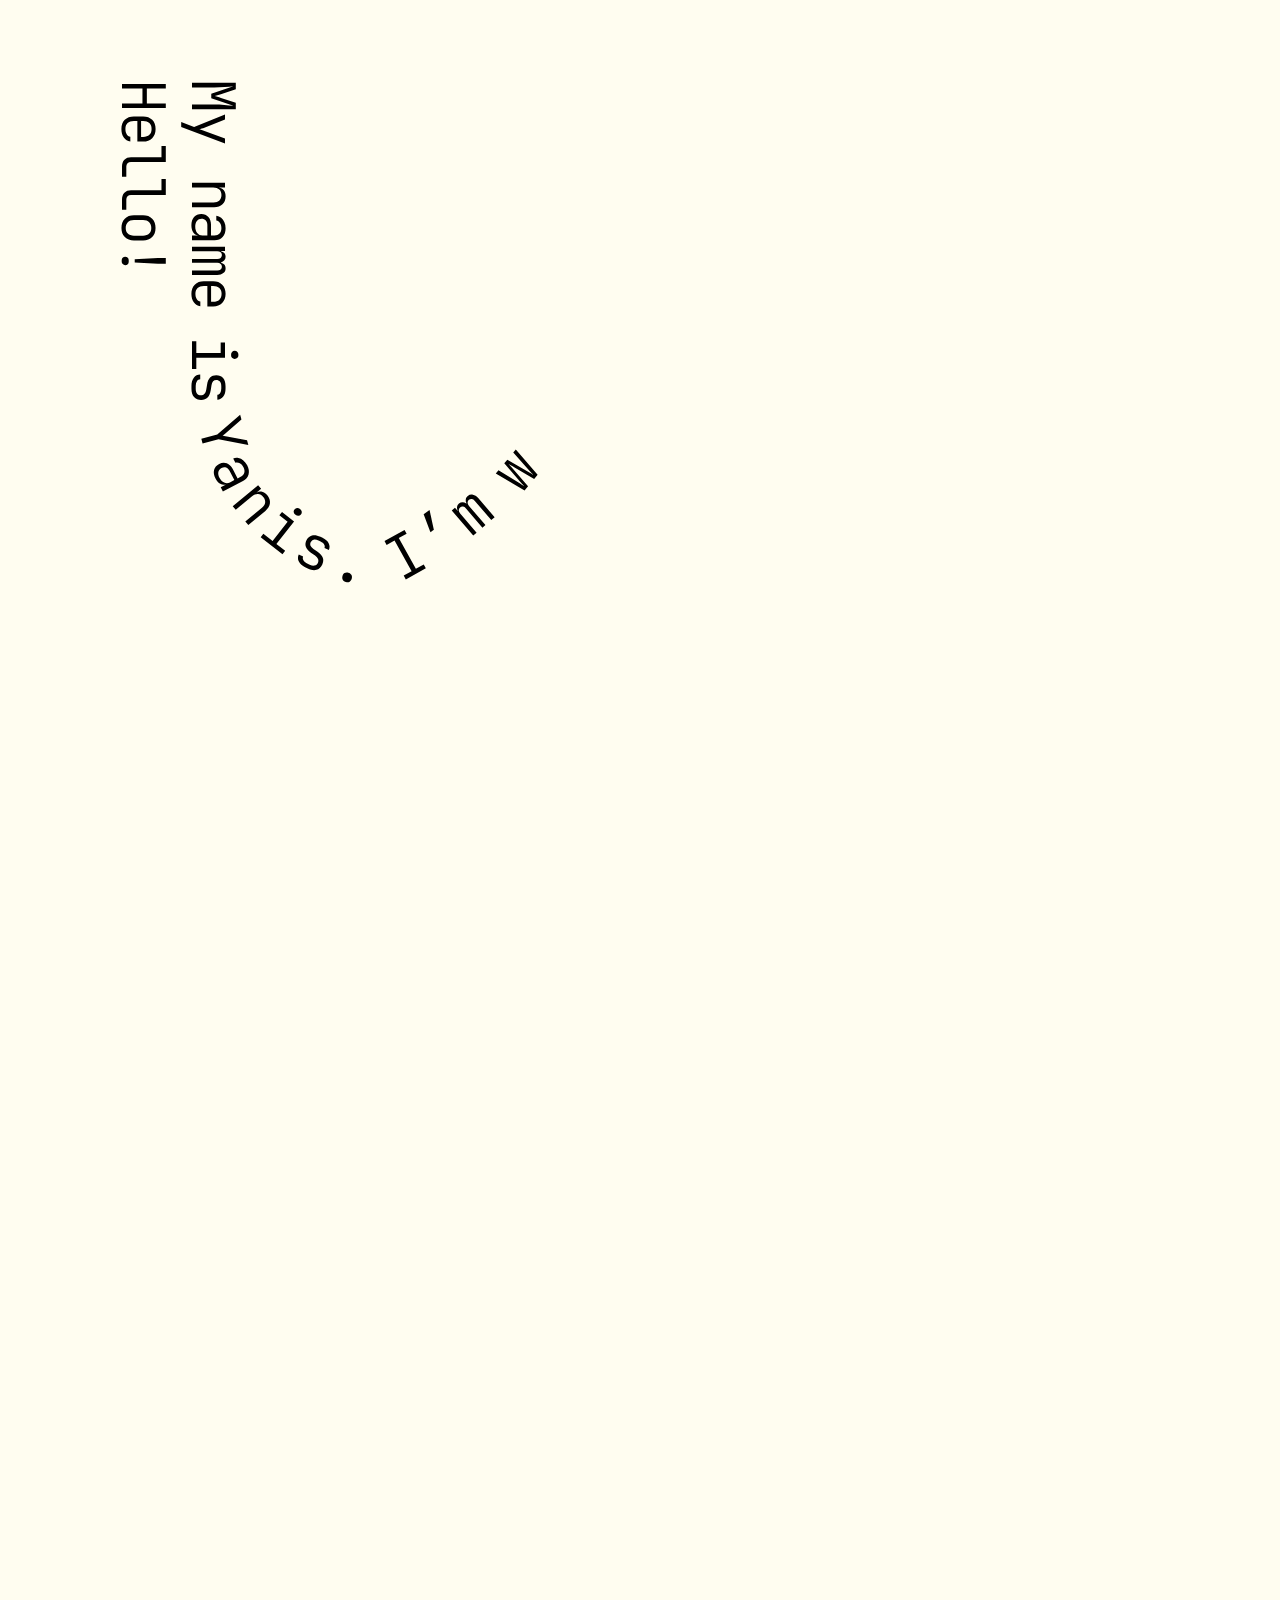
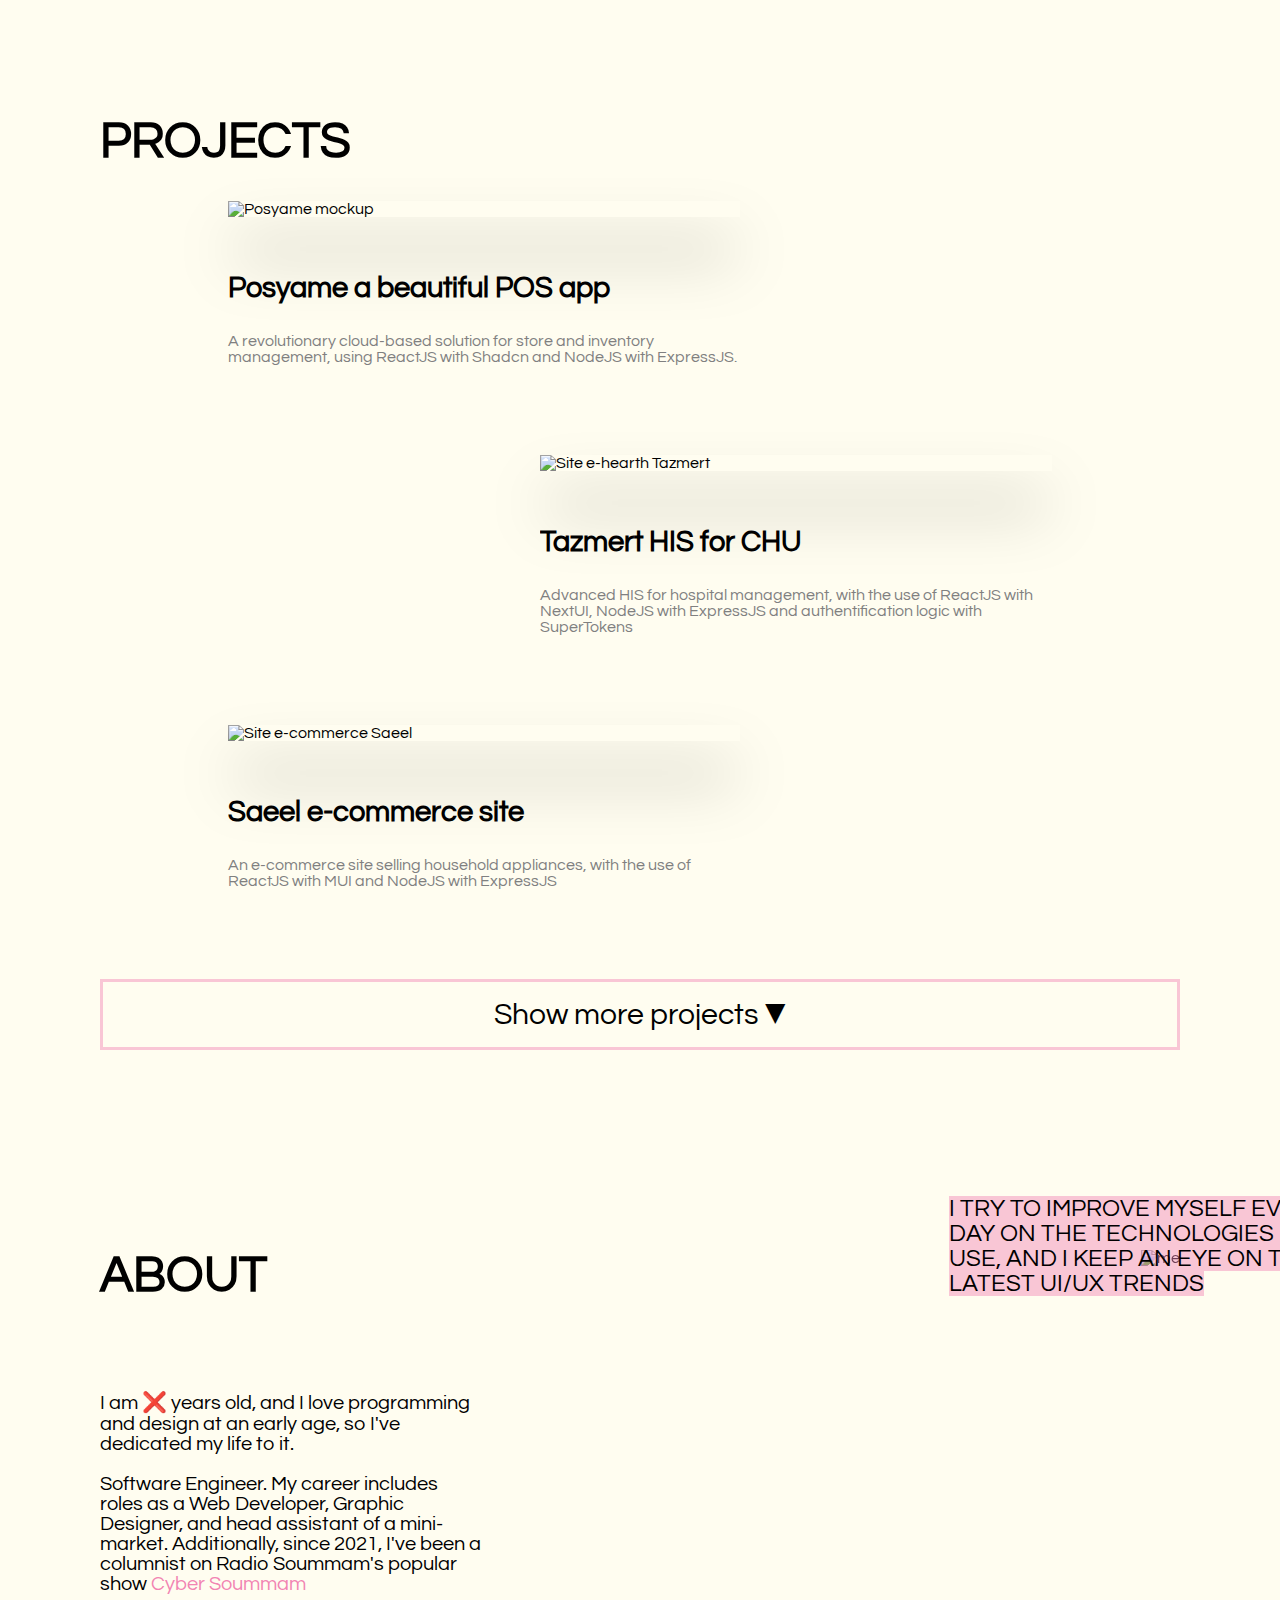
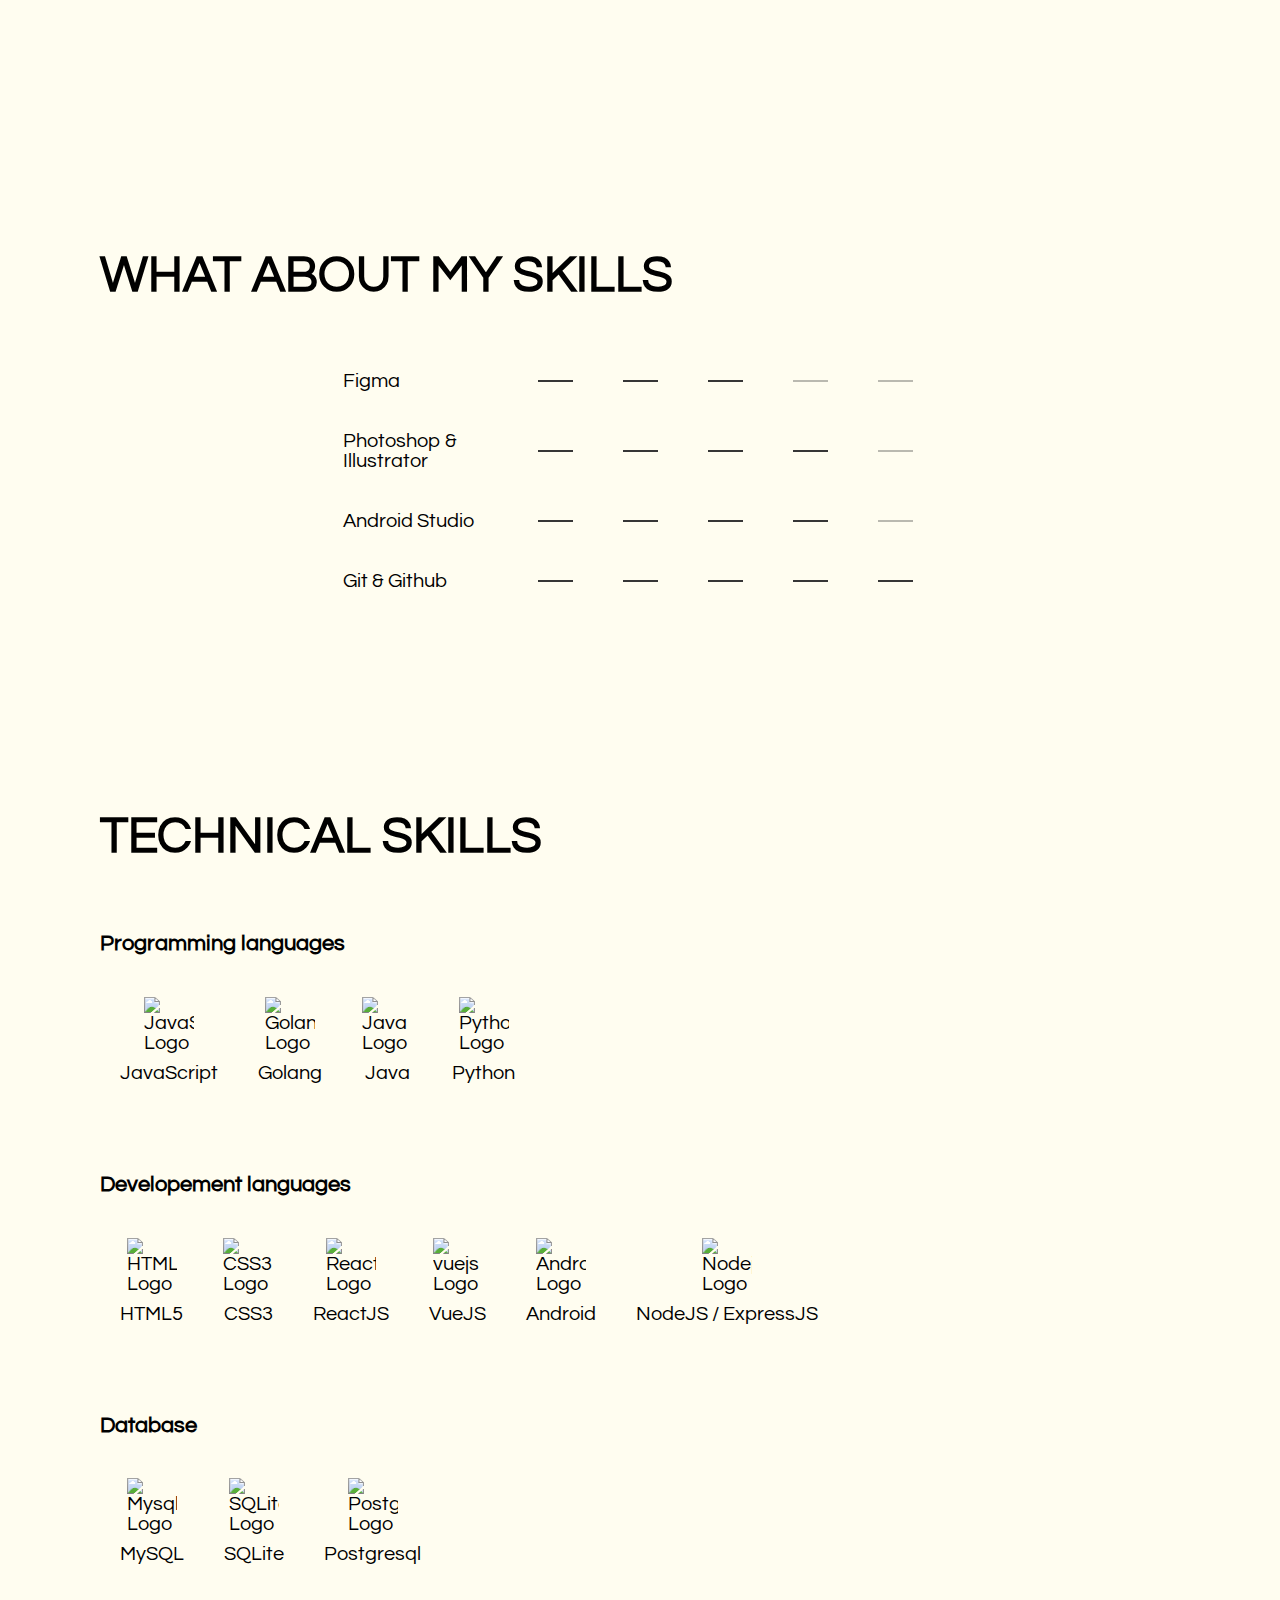
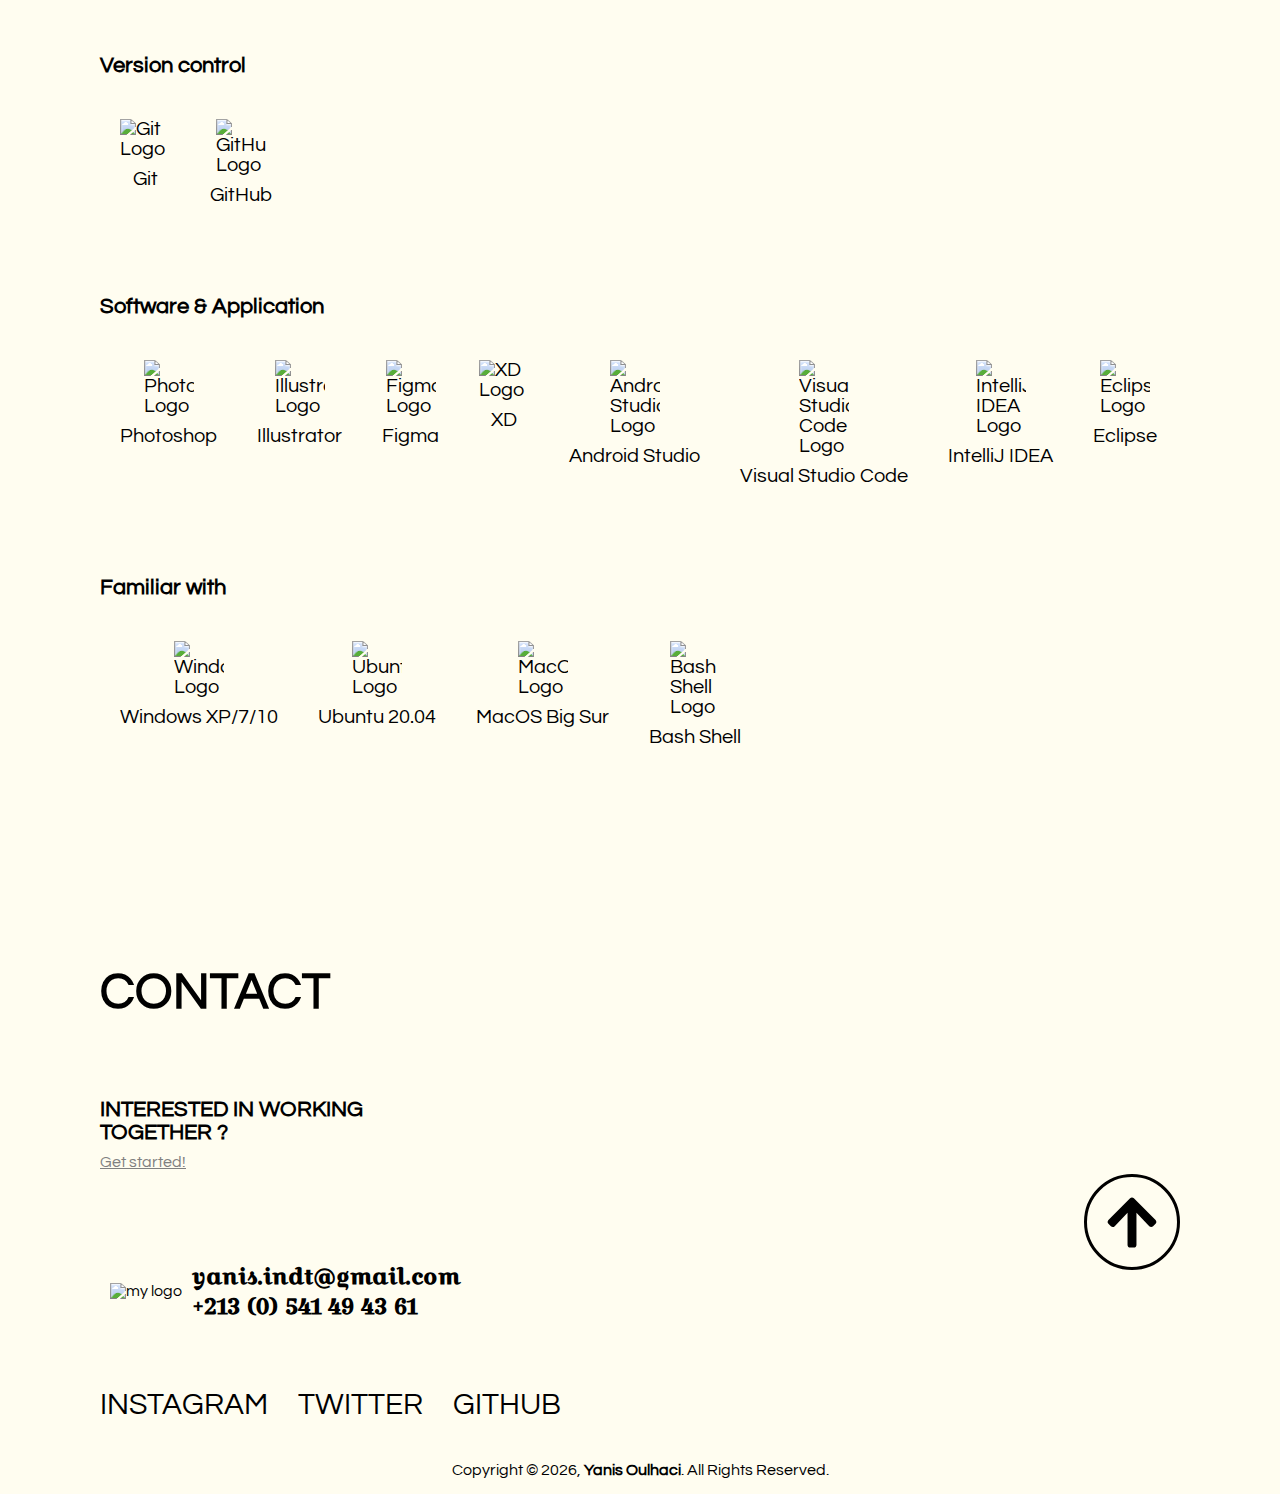
==== commit ebb55901: "adding github actions & update projects" ====
--- a/index.html
+++ b/index.html
@@ -4,7 +4,11 @@
     <meta charset="UTF-8" />
     <meta http-equiv="X-UA-Compatible" content="IE=edge" />
     <meta name="viewport" content="width=device-width, initial-scale=1.0" />
-    <link rel="icon" type="image/x-icon" href="https://i.ibb.co/Fbcq1zC/yanis-logo.png" />
+    <link
+      rel="icon"
+      type="image/x-icon"
+      href="https://i.ibb.co/Fbcq1zC/yanis-logo.png"
+    />
     <link rel="stylesheet" href="style/style.css" />
     <link rel="stylesheet" href="style/media-query.css" />
     <link rel="preconnect" href="https://fonts.googleapis.com" />
@@ -26,22 +30,25 @@
           justify-content: flex-end;
         "
       >
-        <ul class="smooth-transition transformation-y">
-          <li id="li-home"><a href="#header">Home</a></li>
-          <li><a href="#projects">Projects</a></li>
-          <li><a href="#contact">Contact</a></li>
-          <li id="li-about"><a>About</a></li>
-        </ul>
+        <nav>
+          <ul class="smooth-transition transformation-y">
+            <li id="li-home"><a href="#header">Home</a></li>
+            <li><a href="#projects">Projects</a></li>
+            <li><a href="#contact">Contact</a></li>
+            <li><a href="/#about-div" class="link-to-about-me">About</a></li>
+          </ul>
+        </nav>
       </div>
     </header>
 
     <main>
-      <div class="home-container">
+      <!-- Animation -->
+      <section class="home-container">
         <div style="display: flex; justify-content: center">
           <svg
             width="1072"
             height="100%"
-            viewBox="0 0 1072 1353"
+            viewBox="0 0 1072 1400"
             fill="none"
             xmlns="http://www.w3.org/2000/svg"
           >
@@ -323,42 +330,42 @@
             <path
               class="student"
               d="M519.976 1305.4C516.842 1304.44 514.493 1302.89 512.927 1300.78C511.412 1298.63 511.012 1296.27 511.726 1293.69L516.37 1295.12C516.045 1296.44 516.332 1297.68 517.23 1298.84C518.179 1299.97 519.552 1300.81 521.348 1301.37L524.1 1302.22C526.164 1302.86 527.847 1302.89 529.151 1302.33C530.504 1301.75 531.411 1300.71 531.871 1299.22C532.308 1297.8 532.184 1296.51 531.5 1295.34C530.816 1294.16 529.656 1293.17 528.018 1292.38L523.49 1290.16C517.785 1287.35 515.694 1283.48 517.216 1278.55C518.078 1275.76 519.662 1273.89 521.969 1272.92C524.325 1271.94 527.185 1271.96 530.548 1273L532.784 1273.69C535.88 1274.65 538.159 1276.15 539.621 1278.19C541.096 1280.19 541.505 1282.39 540.85 1284.78L536.206 1283.35C536.484 1282.18 536.194 1281.09 535.336 1280.07C534.478 1279.05 533.171 1278.27 531.413 1277.73L529.177 1277.03C527.266 1276.44 525.645 1276.4 524.316 1276.92C523.024 1277.44 522.148 1278.44 521.688 1279.93C520.909 1282.46 522.176 1284.52 525.488 1286.13L529.959 1288.33C532.94 1289.79 534.964 1291.51 536.033 1293.47C537.113 1295.39 537.246 1297.67 536.431 1300.31C535.546 1303.18 533.927 1305.17 531.573 1306.28C529.231 1307.36 526.302 1307.36 522.785 1306.27L519.976 1305.4Z"
-              fill="black"
+              fill="currentColor"
             />
             <path
               class="student"
               d="M564.816 1316.73C562.202 1316.14 560.298 1314.95 559.104 1313.16C557.918 1311.34 557.612 1309.15 558.187 1306.62L562.667 1286.84L553.538 1284.77L554.493 1280.56L563.621 1282.63L565.676 1273.56L570.357 1274.62L568.303 1283.69L581.235 1286.62L580.281 1290.83L567.348 1287.9L562.868 1307.68C562.585 1308.93 562.696 1309.98 563.2 1310.83C563.743 1311.69 564.6 1312.25 565.771 1312.52L574.314 1314.45L573.36 1318.67L564.816 1316.73Z"
-              fill="black"
+              fill="currentColor"
             />
             <path
               class="student"
               d="M601.884 1324.12C598.164 1323.57 595.378 1322.03 593.528 1319.49C591.677 1316.96 591.031 1313.79 591.589 1309.99L594.661 1289.09L599.351 1289.78L596.279 1310.68C595.901 1313.25 596.257 1315.37 597.348 1317.02C598.484 1318.64 600.199 1319.62 602.495 1319.96C604.83 1320.3 606.775 1319.86 608.33 1318.64C609.89 1317.37 610.86 1315.45 611.238 1312.88L614.31 1291.98L619 1292.67L615.928 1313.57C615.369 1317.37 613.819 1320.21 611.277 1322.1C608.735 1323.99 605.604 1324.66 601.884 1324.12Z"
-              fill="black"
+              fill="currentColor"
             />
             <path
               class="student"
               d="M641.561 1328.47C638.289 1328.24 635.71 1326.98 633.824 1324.68C631.981 1322.35 631.189 1319.31 631.449 1315.56L632.125 1305.8C632.385 1302.05 633.589 1299.15 635.736 1297.09C637.884 1295.03 640.613 1294.12 643.925 1294.35C646.28 1294.51 648.215 1295.23 649.731 1296.49C651.29 1297.73 652.199 1299.35 652.46 1301.38L652.58 1301.38L653.018 1294.2L653.669 1284.8L658.398 1285.13L655.369 1328.82L650.641 1328.49L651.043 1322.69L650.983 1322.68C650.446 1324.65 649.339 1326.16 647.663 1327.21C645.989 1328.21 643.955 1328.63 641.561 1328.47ZM643.343 1324.44C645.658 1324.6 647.543 1324.01 649 1322.67C650.459 1321.28 651.278 1319.3 651.458 1316.7L652.105 1307.37C652.285 1304.77 651.746 1302.71 650.489 1301.18C649.274 1299.61 647.49 1298.75 645.136 1298.58C642.741 1298.42 640.816 1299 639.36 1300.35C637.903 1301.69 637.084 1303.68 636.901 1306.31L636.254 1315.65C636.072 1318.28 636.609 1320.36 637.866 1321.9C639.123 1323.43 640.949 1324.27 643.343 1324.44Z"
-              fill="black"
+              fill="currentColor"
             />
             <path
               class="student"
               d="M684.631 1329.86C680.791 1329.89 677.722 1328.79 675.426 1326.57C673.128 1324.3 671.965 1321.29 671.937 1317.53L671.866 1308.17C671.837 1304.41 672.955 1301.4 675.218 1299.15C677.48 1296.85 680.532 1295.69 684.371 1295.66C688.211 1295.63 691.28 1296.74 693.577 1299.01C695.874 1301.23 697.037 1304.22 697.065 1307.98L697.109 1313.8L676.59 1313.96L676.617 1317.5C676.637 1320.18 677.333 1322.25 678.704 1323.72C680.115 1325.15 682.08 1325.86 684.6 1325.84C686.72 1325.82 688.437 1325.39 689.751 1324.54C691.064 1323.69 691.915 1322.46 692.303 1320.86L697.043 1320.82C696.624 1323.59 695.3 1325.78 693.072 1327.39C690.845 1329.01 688.031 1329.83 684.631 1329.86ZM676.562 1310.24L692.401 1310.12L692.385 1308.02C692.365 1305.34 691.669 1303.28 690.299 1301.85C688.927 1300.38 686.962 1299.66 684.402 1299.68C681.842 1299.7 679.888 1300.45 678.539 1301.94C677.19 1303.39 676.526 1305.46 676.546 1308.14L676.562 1310.24Z"
-              fill="black"
+              fill="currentColor"
             />
             <path
               class="student"
               d="M712.018 1329.91L712.018 1296.91L716.758 1296.91L716.758 1303.03C717.118 1300.91 718.078 1299.27 719.638 1298.11C721.198 1296.91 723.218 1296.31 725.698 1296.31C728.978 1296.31 731.598 1297.35 733.558 1299.43C735.518 1301.47 736.498 1304.25 736.498 1307.77L736.498 1329.91L731.758 1329.91L731.758 1308.31C731.758 1305.79 731.098 1303.85 729.778 1302.49C728.458 1301.13 726.658 1300.45 724.378 1300.45C722.018 1300.45 720.158 1301.17 718.798 1302.61C717.438 1304.05 716.758 1306.09 716.758 1308.73L716.758 1329.91L712.018 1329.91Z"
-              fill="black"
+              fill="currentColor"
             />
             <path
               class="student"
               d="M767.276 1330C764.596 1330 762.476 1329.26 760.916 1327.78C759.356 1326.26 758.576 1324.2 758.576 1321.6V1301.32H749.216V1297H758.576V1287.7H763.376V1297H776.636V1301.32H763.376V1321.6C763.376 1322.88 763.716 1323.88 764.396 1324.6C765.116 1325.32 766.076 1325.68 767.276 1325.68H776.036V1330H767.276Z"
-              fill="black"
-            />
-            <path
-              class="student"
+              fill="currentColor"
+            />
+            <path
+              class="dot"
               d="M802.664 1330.51C801.184 1330.51 800.004 1330.09 799.124 1329.25C798.284 1328.37 797.864 1327.21 797.864 1325.77C797.864 1324.25 798.284 1323.05 799.124 1322.17C800.004 1321.29 801.184 1320.85 802.664 1320.85C804.144 1320.85 805.304 1321.29 806.144 1322.17C807.024 1323.05 807.464 1324.25 807.464 1325.77C807.464 1327.21 807.024 1328.37 806.144 1329.25C805.304 1330.09 804.144 1330.51 802.664 1330.51Z"
-              fill="black"
+              fill="currentColor"
             />
             <path
               class="more"
@@ -376,7 +383,7 @@
               stroke-width="2"
               stroke-linecap="round"
             />
-            <a>
+            <a href="/#about-div" class="link-to-about-me">
               <rect
                 class="about-me about-me-clicable"
                 x="1008"
@@ -387,6 +394,68 @@
                 fill-opacity="0"
               />
             </a>
+
+            <path
+              d="M501.763 1317.69C502.595 1317.2 504.897 1316.63 508.67 1315.98C512.446 1315.36 516.385 1314.87 520.488 1314.52C524.882 1314.14 528.123 1314.01 530.209 1314.15L533.333 1314.31C534.521 1314.34 537.618 1314.26 542.626 1314.07C549.399 1313.79 557.637 1313.38 567.341 1312.86C576.458 1312.37 588.494 1311.54 603.45 1310.36C618.699 1309.15 632.474 1308 644.775 1306.89C658.544 1305.68 672.336 1304.68 686.152 1303.89C697.615 1303.22 709.792 1302.32 722.681 1301.18C737.618 1299.83 749.637 1298.85 758.738 1298.22C766.66 1297.64 772.674 1297.18 776.78 1296.86C780.299 1296.58 782.937 1296.37 784.697 1296.23L788.207 1295.87C792.599 1295.46 795.982 1295.3 798.357 1295.37C800.735 1295.47 801.508 1295.76 800.676 1296.26C800.139 1296.74 797.984 1297.31 794.212 1297.96C790.735 1298.61 786.8 1299.14 782.408 1299.55L778.455 1299.91C775.235 1300.22 771.279 1300.55 766.585 1300.91C761.892 1301.27 755.144 1301.77 746.342 1302.42C739.004 1302.94 728.744 1303.78 715.563 1304.96C700.038 1306.34 685.22 1307.43 671.109 1308.22C659.645 1308.89 648.495 1309.71 637.657 1310.67C624.476 1311.85 609.821 1313.07 593.693 1314.35C576.394 1315.74 562.303 1316.72 551.421 1317.29C540.834 1317.86 531.713 1318.31 524.057 1318.63C515.516 1318.97 509.608 1319.05 506.334 1318.88L503.21 1318.72C501.124 1318.59 500.642 1318.25 501.763 1317.69Z"
+              fill="currentColor"
+              class="text-primary"
+            />
+            <path
+              d="M796.868 1333.51C795.946 1333.8 793.573 1333.84 789.751 1333.62C785.932 1333.37 781.985 1332.94 777.911 1332.35C773.545 1331.72 770.361 1331.1 768.36 1330.5L765.354 1329.63C764.207 1329.32 761.172 1328.69 756.252 1327.74C749.593 1326.47 741.479 1324.99 731.91 1323.29C722.922 1321.68 711.013 1319.75 696.182 1317.49C681.059 1315.2 667.382 1313.18 655.152 1311.46C641.469 1309.5 627.811 1307.34 614.178 1304.96C602.864 1303 590.802 1301.1 577.991 1299.28C563.14 1297.19 551.213 1295.41 542.208 1293.95C534.361 1292.71 528.402 1291.78 524.331 1291.16C520.841 1290.63 518.223 1290.24 516.478 1289.98L512.979 1289.52C508.609 1288.92 505.276 1288.31 502.98 1287.7C500.688 1287.06 500.003 1286.59 500.925 1286.3C501.559 1285.95 503.787 1285.88 507.609 1286.1C511.143 1286.26 515.094 1286.64 519.464 1287.24L523.396 1287.79C526.601 1288.22 530.529 1288.8 535.181 1289.52C539.833 1290.24 546.518 1291.28 555.238 1292.66C562.501 1293.83 572.683 1295.34 585.786 1297.2C601.217 1299.39 615.894 1301.7 629.816 1304.14C641.13 1306.1 652.173 1307.85 662.947 1309.37C676.049 1311.23 690.598 1313.37 706.594 1315.8C723.754 1318.39 737.697 1320.65 748.424 1322.57C758.862 1324.43 767.845 1326.08 775.373 1327.51C783.768 1329.12 789.539 1330.39 792.688 1331.3L795.694 1332.17C797.694 1332.78 798.086 1333.23 796.868 1333.51Z"
+              fill="currentColor"
+              class="text-primary"
+            />
+
+            <path
+              class="freelancer text-primary"
+              d="M456.133 1361.56C455.809 1361.13 455.665 1360.66 455.701 1360.16C455.773 1359.62 456.007 1359.19 456.403 1358.86C456.835 1358.5 457.321 1358.34 457.861 1358.38L459.535 1358.59C460.327 1358.67 461.101 1358.68 461.857 1358.65C461.929 1357.42 462.037 1356.41 462.181 1355.62C462.325 1354.76 462.541 1353.79 462.829 1352.71C463.153 1351.59 463.458 1350.73 463.746 1350.11C464.286 1349.03 465.276 1348.37 466.716 1348.12C467.76 1347.9 468.678 1347.88 469.47 1348.06C470.082 1348.17 470.82 1348.35 471.684 1348.6C472.656 1348.85 473.43 1349.14 474.006 1349.47C474.798 1349.93 475.356 1350.51 475.681 1351.19L475.897 1351.63C476.113 1352.09 476.113 1352.6 475.897 1353.14C475.717 1353.64 475.393 1354 474.925 1354.22C474.457 1354.43 473.971 1354.45 473.467 1354.27C472.963 1354.06 472.585 1353.71 472.333 1353.25L472.225 1352.92C472.153 1352.89 472.099 1352.87 472.063 1352.87C471.775 1352.69 471.307 1352.51 470.659 1352.33C469.903 1352.11 469.255 1351.97 468.715 1351.9C468.391 1351.82 467.959 1351.84 467.419 1351.95C467.311 1351.95 467.221 1351.97 467.149 1352C466.969 1352.4 466.771 1352.98 466.555 1353.73C466.303 1354.7 466.123 1355.55 466.015 1356.27C465.943 1356.67 465.871 1357.15 465.799 1357.73L465.907 1357.73C466.411 1357.58 466.897 1357.66 467.365 1357.94C467.833 1358.23 468.121 1358.63 468.229 1359.13C468.373 1359.64 468.301 1360.12 468.013 1360.59C467.761 1361.06 467.365 1361.36 466.825 1361.51L466.501 1361.56C466.357 1361.6 466.087 1361.69 465.691 1361.83C465.727 1362.52 465.763 1363.22 465.799 1363.94C465.943 1365.52 466.069 1366.84 466.177 1367.88C466.321 1368.89 466.52 1370.06 466.772 1371.39C467.024 1372.83 467.222 1374.2 467.366 1375.49C467.51 1376.83 467.6 1378.23 467.636 1379.71L467.69 1381.81C467.69 1382.35 467.51 1382.8 467.15 1383.16C466.79 1383.56 466.34 1383.76 465.8 1383.76C465.26 1383.79 464.792 1383.61 464.396 1383.22C464 1382.86 463.802 1382.41 463.802 1381.87L463.748 1379.76C463.712 1378.43 463.622 1377.17 463.478 1375.98C463.334 1374.72 463.154 1373.42 462.938 1372.09C462.686 1370.69 462.488 1369.45 462.343 1368.37C462.199 1367.25 462.055 1365.86 461.911 1364.21C461.875 1363.63 461.857 1363.07 461.857 1362.53C460.957 1362.57 460.039 1362.54 459.103 1362.43L457.429 1362.27C456.925 1362.19 456.493 1361.96 456.133 1361.56Z"
+              fill="currentColor"
+            />
+            <path
+              class="freelancer text-primary"
+              d="M500.742 1362.48C500.958 1362.95 500.958 1363.43 500.742 1363.94C500.562 1364.44 500.22 1364.8 499.716 1365.02C499.212 1365.2 498.708 1365.2 498.204 1365.02L497.826 1364.86C497.646 1364.78 497.268 1364.69 496.692 1364.59C496.224 1364.51 495.9 1364.5 495.72 1364.53C495.36 1364.64 494.82 1364.84 494.1 1365.13C493.632 1365.31 493.11 1365.72 492.534 1366.37C491.634 1367.41 490.644 1368.21 489.564 1368.75C489.348 1368.85 489.15 1368.96 488.97 1369.07C488.934 1369.14 488.898 1369.21 488.862 1369.29C488.862 1369.5 488.88 1369.74 488.916 1369.99C489.06 1371.61 489.187 1372.96 489.295 1374.04C489.439 1375.19 489.511 1376.86 489.511 1379.06L489.565 1382.3C489.565 1382.8 489.367 1383.25 488.971 1383.65C488.611 1384.05 488.161 1384.24 487.621 1384.24C487.081 1384.24 486.613 1384.05 486.217 1383.65C485.857 1383.29 485.677 1382.84 485.677 1382.3L485.623 1379.06C485.623 1377.01 485.569 1375.48 485.461 1374.47C485.317 1373.35 485.172 1371.99 485.028 1370.37C484.884 1368.67 484.794 1367.11 484.758 1365.67C484.686 1364.23 484.686 1363.11 484.758 1362.32C484.83 1361.53 484.92 1360.79 485.028 1360.11L485.136 1359.13C485.208 1358.59 485.46 1358.16 485.892 1357.84C486.324 1357.51 486.81 1357.41 487.35 1357.51C487.89 1357.59 488.322 1357.84 488.646 1358.27C488.97 1358.7 489.078 1359.17 488.97 1359.67L488.862 1360.65C488.754 1361.26 488.682 1361.91 488.646 1362.59C488.61 1363.13 488.592 1363.87 488.592 1364.8C488.916 1364.55 489.258 1364.21 489.618 1363.78C490.59 1362.7 491.598 1361.94 492.642 1361.51C493.506 1361.15 494.208 1360.91 494.748 1360.81C495.468 1360.59 496.332 1360.57 497.34 1360.75C498.24 1360.93 498.888 1361.09 499.284 1361.24L499.662 1361.4C500.166 1361.62 500.526 1361.98 500.742 1362.48Z"
+              fill="currentColor"
+            />
+            <path
+              class="freelancer text-primary"
+              d="M514.026 1367.61C514.854 1367.65 515.79 1367.67 516.834 1367.67C518.094 1367.67 519.246 1367.58 520.29 1367.4C521.298 1367.25 522.144 1367.03 522.828 1366.75C523.008 1366.67 523.188 1366.6 523.368 1366.53C523.188 1366.28 522.954 1366.01 522.666 1365.72C522.126 1365.18 521.334 1364.68 520.29 1364.21C519.318 1363.74 518.526 1363.51 517.914 1363.51C517.662 1363.51 517.5 1363.56 517.428 1363.67C516.852 1364.39 516.078 1365.11 515.106 1365.83C514.602 1366.23 514.296 1366.57 514.188 1366.86C514.116 1367.07 514.062 1367.32 514.026 1367.61ZM510.085 1368.8C510.085 1368.8 510.084 1368.75 510.084 1368.64C510.084 1367.56 510.228 1366.57 510.516 1365.67C510.84 1364.62 511.578 1363.65 512.73 1362.75C513.45 1362.21 514.008 1361.69 514.404 1361.19C515.304 1360.11 516.492 1359.58 517.968 1359.62C519.12 1359.66 520.434 1360 521.91 1360.65C523.35 1361.29 524.52 1362.07 525.42 1362.97C526.32 1363.9 526.968 1364.86 527.364 1365.83C527.436 1366.08 527.49 1366.37 527.526 1366.69C527.598 1366.98 527.616 1367.32 527.58 1367.72C527.58 1368.11 527.436 1368.49 527.149 1368.85C526.897 1369.21 526.537 1369.48 526.069 1369.66C525.673 1369.81 525.079 1370.04 524.287 1370.36C523.351 1370.76 522.217 1371.05 520.885 1371.23C519.625 1371.45 518.275 1371.55 516.835 1371.55C515.755 1371.55 514.765 1371.54 513.865 1371.5C513.829 1372.15 513.775 1372.81 513.703 1373.5C513.631 1374.22 513.595 1374.81 513.595 1375.28C513.595 1375.57 513.595 1375.84 513.595 1376.09C513.919 1376.41 514.441 1376.88 515.161 1377.49C516.349 1378.57 517.717 1379.35 519.265 1379.82C520.669 1380.28 521.623 1380.43 522.127 1380.25C522.775 1380.03 523.459 1379.62 524.179 1379C524.971 1378.28 525.475 1377.76 525.691 1377.44C525.763 1377.33 525.835 1377.22 525.907 1377.11L525.961 1376.84C526.033 1376.34 526.285 1375.93 526.717 1375.6C527.149 1375.28 527.617 1375.17 528.121 1375.28C528.661 1375.35 529.093 1375.62 529.417 1376.09C529.741 1376.52 529.867 1376.99 529.795 1377.49L529.687 1377.87C529.615 1378.41 529.345 1379.02 528.877 1379.71C528.481 1380.25 527.779 1380.97 526.771 1381.87C525.655 1382.87 524.521 1383.58 523.369 1383.97C522.037 1384.41 520.273 1384.26 518.077 1383.54C516.025 1382.89 514.189 1381.87 512.569 1380.46C512.425 1380.32 512.173 1380.1 511.813 1379.82C511.453 1379.53 511.183 1379.31 511.003 1379.17C510.859 1379.02 510.679 1378.83 510.463 1378.57C510.247 1378.29 510.085 1378 509.977 1377.71C509.869 1377.42 509.797 1377.1 509.761 1376.74C509.725 1376.31 509.707 1375.82 509.707 1375.28C509.707 1374.67 509.761 1373.93 509.869 1373.07C509.941 1372.31 509.995 1371.59 510.031 1370.91C510.031 1370.62 510.031 1370.31 510.031 1369.99C509.995 1369.74 509.977 1369.5 509.977 1369.29C509.977 1369.14 510.013 1368.98 510.085 1368.8Z"
+              fill="currentColor"
+            />
+            <path
+              class="freelancer text-primary"
+              d="M543.028 1367.61C543.856 1367.65 544.792 1367.67 545.836 1367.67C547.096 1367.67 548.248 1367.58 549.292 1367.4C550.3 1367.25 551.146 1367.04 551.83 1366.75C552.01 1366.68 552.19 1366.6 552.37 1366.53C552.19 1366.28 551.956 1366.01 551.668 1365.72C551.128 1365.18 550.336 1364.68 549.292 1364.21C548.32 1363.74 547.528 1363.51 546.916 1363.51C546.664 1363.51 546.502 1363.56 546.43 1363.67C545.854 1364.39 545.08 1365.11 544.108 1365.83C543.604 1366.23 543.298 1366.57 543.19 1366.86C543.118 1367.07 543.064 1367.32 543.028 1367.61ZM539.086 1368.8C539.086 1368.8 539.086 1368.75 539.086 1368.64C539.086 1367.56 539.23 1366.57 539.518 1365.67C539.842 1364.62 540.58 1363.65 541.732 1362.75C542.452 1362.21 543.01 1361.69 543.406 1361.19C544.306 1360.11 545.494 1359.58 546.97 1359.62C548.122 1359.66 549.436 1360 550.912 1360.65C552.352 1361.29 553.522 1362.07 554.422 1362.97C555.322 1363.9 555.97 1364.86 556.366 1365.83C556.438 1366.08 556.492 1366.37 556.528 1366.69C556.6 1366.98 556.618 1367.32 556.582 1367.72C556.582 1368.12 556.438 1368.49 556.15 1368.85C555.898 1369.21 555.538 1369.48 555.07 1369.66C554.674 1369.81 554.08 1370.04 553.288 1370.37C552.352 1370.76 551.218 1371.05 549.886 1371.23C548.626 1371.45 547.276 1371.55 545.836 1371.55C544.756 1371.55 543.766 1371.54 542.866 1371.5C542.83 1372.15 542.776 1372.81 542.704 1373.5C542.632 1374.22 542.596 1374.81 542.596 1375.28C542.596 1375.57 542.596 1375.84 542.596 1376.09C542.92 1376.41 543.442 1376.88 544.162 1377.49C545.35 1378.57 546.718 1379.35 548.266 1379.82C549.67 1380.28 550.624 1380.43 551.128 1380.25C551.776 1380.03 552.46 1379.62 553.18 1379.01C553.972 1378.29 554.476 1377.76 554.692 1377.44C554.764 1377.33 554.836 1377.22 554.908 1377.12L554.962 1376.85C555.034 1376.34 555.286 1375.93 555.718 1375.6C556.15 1375.28 556.618 1375.17 557.122 1375.28C557.662 1375.35 558.094 1375.62 558.418 1376.09C558.742 1376.52 558.868 1376.99 558.796 1377.49L558.688 1377.87C558.616 1378.41 558.346 1379.02 557.878 1379.71C557.482 1380.25 556.78 1380.97 555.772 1381.87C554.656 1382.88 553.522 1383.58 552.37 1383.97C551.038 1384.41 549.274 1384.26 547.078 1383.54C545.026 1382.89 543.19 1381.87 541.57 1380.46C541.426 1380.32 541.174 1380.1 540.814 1379.82C540.454 1379.53 540.184 1379.31 540.004 1379.17C539.86 1379.02 539.68 1378.83 539.464 1378.57C539.248 1378.29 539.086 1378 538.978 1377.71C538.87 1377.42 538.798 1377.1 538.762 1376.74C538.726 1376.31 538.708 1375.82 538.708 1375.28C538.708 1374.67 538.762 1373.93 538.87 1373.07C538.942 1372.31 538.996 1371.59 539.032 1370.91C539.032 1370.62 539.032 1370.31 539.032 1369.99C538.996 1369.74 538.978 1369.5 538.978 1369.29C538.978 1369.14 539.014 1368.98 539.086 1368.8Z"
+              fill="currentColor"
+            />
+            <path
+              class="freelancer text-primary"
+              d="M568.951 1385.65C568.447 1385.47 568.087 1385.13 567.871 1384.62C567.655 1384.15 567.637 1383.67 567.817 1383.16C568.033 1382.66 568.375 1382.28 568.843 1382.03L569.221 1381.92C569.437 1381.49 569.707 1380.79 570.031 1379.82C570.571 1378.09 570.877 1376.45 570.949 1374.9C571.057 1373.28 571.021 1371.27 570.841 1368.85C570.697 1366.41 570.571 1364.37 570.463 1362.75C570.319 1360.99 570.355 1359.17 570.571 1357.3C570.751 1355.5 570.913 1354.22 571.057 1353.46C571.201 1352.71 571.327 1352.11 571.435 1351.68L571.543 1351.09C571.687 1350.58 571.975 1350.19 572.407 1349.9C572.875 1349.61 573.361 1349.54 573.865 1349.68C574.405 1349.79 574.819 1350.08 575.107 1350.55C575.395 1350.98 575.467 1351.47 575.323 1352.01L575.215 1352.6C575.107 1352.96 574.999 1353.48 574.891 1354.17C574.783 1354.81 574.621 1356 574.405 1357.73C574.225 1359.35 574.207 1360.92 574.351 1362.43C574.459 1364.08 574.585 1366.15 574.729 1368.64C574.909 1371.19 574.945 1373.35 574.837 1375.12C574.729 1376.99 574.351 1378.93 573.703 1380.95C573.667 1381.09 573.577 1381.4 573.433 1381.87C573.325 1382.3 573.235 1382.59 573.163 1382.73C573.127 1382.88 573.019 1383.13 572.839 1383.49C572.695 1383.85 572.551 1384.1 572.407 1384.24C572.299 1384.42 572.119 1384.6 571.867 1384.78C571.651 1385 571.399 1385.16 571.111 1385.27L570.463 1385.59C569.959 1385.81 569.455 1385.83 568.951 1385.65Z"
+              fill="currentColor"
+            />
+            <path
+              class="freelancer text-primary"
+              d="M600.261 1372.8C599.757 1372.98 599.253 1372.96 598.749 1372.74C598.281 1372.49 597.957 1372.11 597.777 1371.61L597.453 1370.69C597.453 1370.65 597.165 1370.62 596.589 1370.58C595.689 1370.51 594.933 1370.47 594.321 1370.47C593.781 1370.47 593.241 1370.55 592.701 1370.69C592.521 1370.73 592.359 1370.76 592.215 1370.8C592.071 1370.98 591.945 1371.14 591.837 1371.28C591.513 1371.72 590.919 1372.22 590.055 1372.8C589.515 1373.16 589.155 1373.44 588.975 1373.66C588.795 1373.8 588.687 1373.95 588.651 1374.09C588.615 1374.13 588.597 1374.16 588.597 1374.2C588.597 1374.38 588.615 1374.63 588.651 1374.96C588.687 1375.14 588.813 1375.39 589.029 1375.71C589.281 1376.14 589.713 1376.61 590.325 1377.12C591.009 1377.69 591.513 1378.11 591.837 1378.36C592.089 1378.54 592.647 1378.75 593.511 1379.01C594.627 1379.37 595.653 1379.62 596.589 1379.76C597.453 1379.91 598.011 1379.98 598.263 1379.98C598.371 1379.98 598.551 1379.94 598.803 1379.87L599.451 1379.71C599.667 1379.67 599.901 1379.67 600.153 1379.71L600.207 1379.49C600.243 1379.31 600.297 1378.97 600.369 1378.47C600.441 1377.96 600.477 1377.39 600.477 1376.74C600.477 1375.98 600.495 1375.12 600.531 1374.15C600.531 1373.68 600.549 1373.17 600.585 1372.63C600.477 1372.71 600.369 1372.76 600.261 1372.8ZM586.383 1365.07C585.843 1365 585.411 1364.75 585.087 1364.32C584.763 1363.89 584.637 1363.4 584.709 1362.86C584.781 1362.32 585.033 1361.89 585.465 1361.56L586.437 1360.81C586.977 1360.38 587.553 1359.78 588.165 1359.03C588.957 1358.02 589.713 1357.21 590.433 1356.6C591.117 1355.98 591.693 1355.53 592.161 1355.25C592.773 1354.81 593.493 1354.49 594.321 1354.27C594.861 1354.24 595.275 1354.22 595.563 1354.22C595.851 1354.18 596.211 1354.27 596.643 1354.49C597.111 1354.71 597.471 1354.89 597.723 1355.03C597.975 1355.17 598.317 1355.41 598.749 1355.73C600.153 1356.7 601.305 1357.71 602.205 1358.76C603.213 1359.91 603.897 1361.37 604.257 1363.13C604.581 1364.64 604.743 1366.08 604.743 1367.45C604.743 1368.75 604.689 1370.01 604.581 1371.23C604.509 1372.38 604.455 1373.41 604.419 1374.31C604.383 1375.21 604.365 1376.02 604.365 1376.74C604.365 1377.53 604.311 1378.27 604.203 1378.95C604.131 1379.67 604.023 1380.23 603.879 1380.63L603.771 1381.11C603.627 1381.54 603.357 1381.9 602.961 1382.19C602.565 1382.44 602.133 1382.53 601.665 1382.46C601.377 1383 600.945 1383.34 600.369 1383.49L599.721 1383.65C599.145 1383.79 598.659 1383.87 598.263 1383.87C597.903 1383.87 597.147 1383.78 595.995 1383.6C594.843 1383.42 593.619 1383.13 592.323 1382.73C590.883 1382.26 589.911 1381.81 589.407 1381.38C589.047 1381.13 588.507 1380.68 587.787 1380.03C586.923 1379.31 586.257 1378.59 585.789 1377.87C585.249 1377.04 584.925 1376.25 584.817 1375.5C584.745 1374.92 584.709 1374.45 584.709 1374.09C584.709 1373.59 584.835 1373.05 585.087 1372.47C585.303 1372 585.627 1371.52 586.059 1371.01C586.455 1370.58 587.067 1370.1 587.895 1369.56C588.327 1369.23 588.615 1369 588.759 1368.85C589.011 1368.57 589.227 1368.31 589.407 1368.1C589.875 1367.56 590.667 1367.16 591.783 1366.91C592.647 1366.69 593.493 1366.59 594.321 1366.59C595.041 1366.59 595.905 1366.62 596.913 1366.69C598.101 1366.77 598.947 1366.93 599.451 1367.18C600.063 1367.5 600.531 1367.99 600.855 1368.64C600.855 1368.24 600.855 1367.85 600.855 1367.45C600.855 1366.37 600.729 1365.18 600.477 1363.89C600.225 1362.81 599.829 1361.94 599.289 1361.29C598.605 1360.5 597.687 1359.71 596.535 1358.92C595.923 1358.49 595.437 1358.22 595.077 1358.11C594.789 1358.22 594.555 1358.32 594.375 1358.43C594.015 1358.68 593.547 1359.04 592.971 1359.51C592.467 1359.98 591.891 1360.61 591.243 1361.4C590.451 1362.45 589.659 1363.27 588.867 1363.89L587.841 1364.64C587.409 1364.97 586.923 1365.11 586.383 1365.07Z"
+              fill="currentColor"
+            />
+            <path
+              class="freelancer text-primary"
+              d="M617.22 1360.7C617.616 1360.3 618.066 1360.11 618.57 1360.11C619.11 1360.11 619.578 1360.3 619.974 1360.7C620.37 1361.06 620.568 1361.51 620.568 1362.05L620.568 1362.54C620.568 1362.93 620.478 1363.87 620.298 1365.34C620.226 1366.03 620.136 1366.71 620.028 1367.4C620.532 1365.81 621.144 1364.5 621.864 1363.45C622.8 1362.12 624.006 1361.26 625.482 1360.86C626.85 1360.5 628.254 1360.52 629.694 1360.92C630.99 1361.31 632.07 1361.85 632.934 1362.54C633.978 1363.29 634.752 1364.43 635.256 1365.94C635.724 1367.31 635.922 1369.07 635.85 1371.23C635.778 1373.32 635.58 1375.06 635.255 1376.47C634.931 1377.73 634.661 1378.9 634.445 1379.98C634.229 1381.09 634.049 1381.98 633.905 1382.62L633.635 1383.6C633.527 1384.1 633.239 1384.48 632.771 1384.73C632.303 1385.02 631.799 1385.09 631.259 1384.95C630.755 1384.84 630.359 1384.55 630.071 1384.08C629.819 1383.65 629.747 1383.16 629.855 1382.62L630.125 1381.71C630.269 1381.13 630.449 1380.3 630.665 1379.22C630.881 1378.07 631.133 1376.85 631.422 1375.55C631.71 1374.43 631.89 1372.96 631.962 1371.12C632.034 1369.39 631.908 1368.08 631.584 1367.18C631.332 1366.42 631.008 1365.9 630.612 1365.61C630.108 1365.22 629.424 1364.89 628.56 1364.64C627.84 1364.46 627.156 1364.46 626.508 1364.64C625.932 1364.79 625.446 1365.15 625.05 1365.72C624.51 1366.48 624.042 1367.56 623.646 1368.96C623.178 1370.62 622.584 1372.36 621.864 1374.2C621.215 1375.86 620.747 1377.48 620.459 1379.06C620.099 1381 619.487 1382.71 618.623 1384.19C618.623 1384.19 618.191 1384.66 617.327 1385.59C615.455 1387.29 614.285 1387.11 613.817 1385.05C613.709 1384.55 613.691 1383.51 613.763 1381.92C613.799 1380.37 614.123 1378.3 614.735 1375.71C615.312 1373.37 615.69 1371.36 615.87 1369.66C616.086 1367.9 616.266 1366.3 616.41 1364.86C616.59 1363.53 616.68 1362.75 616.68 1362.54L616.68 1362.05C616.68 1361.51 616.86 1361.06 617.22 1360.7Z"
+              fill="currentColor"
+            />
+            <path
+              class="freelancer text-primary"
+              d="M666.527 1370.47C666.167 1370.83 665.717 1371.01 665.177 1371.01C664.637 1371.01 664.169 1370.83 663.773 1370.47C663.413 1370.08 663.233 1369.61 663.233 1369.07L663.233 1368.31C663.233 1368.06 663.197 1367.81 663.125 1367.56C663.017 1367.27 662.801 1366.91 662.477 1366.48C662.153 1366.01 661.739 1365.56 661.235 1365.13C660.803 1364.73 660.443 1364.44 660.155 1364.26C659.939 1364.26 659.615 1364.28 659.183 1364.32C658.355 1364.39 657.653 1364.55 657.077 1364.8C656.357 1365.13 655.259 1365.63 653.783 1366.32C652.343 1366.96 651.335 1367.41 650.759 1367.67C650.615 1367.77 650.507 1367.88 650.435 1367.99C650.183 1368.57 649.859 1369.29 649.463 1370.15C649.103 1370.87 648.833 1371.46 648.653 1371.93C648.581 1372.15 648.581 1372.53 648.653 1373.07C648.797 1373.79 649.103 1374.65 649.571 1375.66C649.931 1376.49 650.651 1377.24 651.731 1377.93C652.991 1378.79 654.107 1379.42 655.079 1379.82C655.979 1380.18 656.879 1380.39 657.779 1380.46C658.355 1380.54 658.787 1380.55 659.075 1380.52C659.327 1380.41 659.651 1380.21 660.047 1379.92C660.659 1379.49 661.361 1379.06 662.153 1378.63C662.441 1378.48 662.639 1378.36 662.747 1378.25C662.819 1378 662.873 1377.8 662.909 1377.66L662.963 1377.12C663.035 1376.58 663.269 1376.14 663.665 1375.82C664.097 1375.5 664.583 1375.37 665.123 1375.44C665.663 1375.48 666.095 1375.71 666.419 1376.14C666.743 1376.58 666.887 1377.04 666.851 1377.55L666.743 1378.14C666.707 1378.68 666.545 1379.26 666.257 1379.87C665.897 1380.7 665.159 1381.42 664.043 1382.03C663.359 1382.43 662.765 1382.79 662.261 1383.11C661.577 1383.58 660.983 1383.92 660.479 1384.14C659.795 1384.42 658.769 1384.5 657.401 1384.35C656.141 1384.24 654.881 1383.92 653.621 1383.38C652.397 1382.91 651.047 1382.19 649.571 1381.22C647.915 1380.1 646.727 1378.79 646.007 1377.28C645.395 1375.98 644.999 1374.79 644.819 1373.71C644.639 1372.49 644.693 1371.45 644.981 1370.58C645.197 1369.97 645.521 1369.23 645.953 1368.37C646.349 1367.61 646.655 1366.98 646.871 1366.48C647.303 1365.47 648.041 1364.71 649.085 1364.21C649.697 1363.89 650.741 1363.4 652.217 1362.75C653.693 1362.07 654.809 1361.56 655.565 1361.24C656.501 1360.84 657.581 1360.57 658.805 1360.43C660.209 1360.29 661.271 1360.43 661.991 1360.86C662.459 1361.11 663.053 1361.55 663.773 1362.16C664.493 1362.81 665.123 1363.49 665.663 1364.21C666.167 1364.97 666.527 1365.65 666.743 1366.26C666.995 1366.95 667.121 1367.63 667.121 1368.31L667.121 1369.07C667.121 1369.61 666.923 1370.08 666.527 1370.47Z"
+              fill="currentColor"
+            />
+            <path
+              class="freelancer text-primary"
+              d="M680.033 1367.61C680.861 1367.65 681.797 1367.67 682.841 1367.67C684.101 1367.67 685.253 1367.58 686.297 1367.4C687.305 1367.25 688.151 1367.04 688.835 1366.75C689.015 1366.68 689.195 1366.6 689.375 1366.53C689.195 1366.28 688.961 1366.01 688.673 1365.72C688.133 1365.18 687.341 1364.68 686.297 1364.21C685.325 1363.74 684.533 1363.51 683.921 1363.51C683.669 1363.51 683.507 1363.56 683.435 1363.67C682.859 1364.39 682.085 1365.11 681.113 1365.83C680.609 1366.23 680.303 1366.57 680.195 1366.86C680.123 1367.07 680.069 1367.32 680.033 1367.61ZM676.091 1368.8C676.091 1368.8 676.091 1368.75 676.091 1368.64C676.091 1367.56 676.235 1366.57 676.523 1365.67C676.847 1364.62 677.585 1363.65 678.737 1362.75C679.457 1362.21 680.015 1361.69 680.412 1361.19C681.312 1360.11 682.5 1359.58 683.976 1359.62C685.128 1359.66 686.442 1360 687.918 1360.65C689.358 1361.29 690.527 1362.07 691.427 1362.97C692.327 1363.9 692.975 1364.86 693.371 1365.83C693.443 1366.08 693.497 1366.37 693.533 1366.69C693.605 1366.98 693.623 1367.32 693.587 1367.72C693.587 1368.12 693.443 1368.49 693.155 1368.85C692.903 1369.21 692.543 1369.48 692.075 1369.66C691.679 1369.81 691.085 1370.04 690.293 1370.37C689.357 1370.76 688.223 1371.05 686.891 1371.23C685.631 1371.45 684.281 1371.55 682.841 1371.55C681.761 1371.55 680.771 1371.54 679.871 1371.5C679.835 1372.15 679.781 1372.81 679.709 1373.5C679.637 1374.22 679.601 1374.81 679.601 1375.28C679.601 1375.57 679.601 1375.84 679.601 1376.09C679.925 1376.41 680.447 1376.88 681.167 1377.49C682.355 1378.57 683.723 1379.35 685.271 1379.82C686.675 1380.28 687.629 1380.43 688.133 1380.25C688.781 1380.03 689.465 1379.62 690.185 1379.01C690.977 1378.29 691.481 1377.76 691.697 1377.44C691.769 1377.33 691.841 1377.22 691.913 1377.12L691.967 1376.85C692.039 1376.34 692.291 1375.93 692.723 1375.6C693.155 1375.28 693.623 1375.17 694.127 1375.28C694.667 1375.35 695.099 1375.62 695.423 1376.09C695.747 1376.52 695.873 1376.99 695.801 1377.49L695.693 1377.87C695.621 1378.41 695.351 1379.02 694.883 1379.71C694.487 1380.25 693.785 1380.97 692.777 1381.87C691.661 1382.88 690.527 1383.58 689.375 1383.97C688.043 1384.41 686.279 1384.26 684.083 1383.54C682.031 1382.89 680.195 1381.87 678.575 1380.46C678.431 1380.32 678.179 1380.1 677.819 1379.82C677.459 1379.53 677.189 1379.31 677.009 1379.17C676.865 1379.02 676.685 1378.83 676.469 1378.57C676.253 1378.29 676.091 1378 675.983 1377.71C675.875 1377.42 675.803 1377.1 675.767 1376.74C675.731 1376.31 675.713 1375.82 675.713 1375.28C675.713 1374.67 675.767 1373.93 675.875 1373.07C675.947 1372.31 676.001 1371.59 676.037 1370.91C676.037 1370.62 676.037 1370.31 676.037 1369.99C676.001 1369.74 675.983 1369.5 675.983 1369.29C675.983 1369.14 676.019 1368.98 676.091 1368.8Z"
+              fill="currentColor"
+            />
+            <path
+              class="freelancer text-primary"
+              d="M720.754 1362.48C720.97 1362.95 720.97 1363.44 720.754 1363.94C720.574 1364.44 720.232 1364.8 719.728 1365.02C719.224 1365.2 718.72 1365.2 718.216 1365.02L717.838 1364.86C717.658 1364.79 717.28 1364.7 716.704 1364.59C716.236 1364.52 715.912 1364.5 715.732 1364.53C715.372 1364.64 714.832 1364.84 714.112 1365.13C713.644 1365.31 713.122 1365.72 712.546 1366.37C711.646 1367.41 710.656 1368.21 709.576 1368.75C709.36 1368.85 709.162 1368.96 708.982 1369.07C708.946 1369.14 708.91 1369.21 708.874 1369.29C708.874 1369.5 708.892 1369.74 708.928 1369.99C709.072 1371.61 709.198 1372.96 709.306 1374.04C709.45 1375.19 709.522 1376.86 709.522 1379.06L709.575 1382.3C709.575 1382.8 709.377 1383.25 708.981 1383.65C708.621 1384.05 708.171 1384.24 707.631 1384.24C707.091 1384.24 706.623 1384.05 706.227 1383.65C705.867 1383.29 705.687 1382.84 705.687 1382.3L705.634 1379.06C705.634 1377.01 705.58 1375.48 705.472 1374.47C705.328 1373.35 705.184 1371.99 705.04 1370.37C704.896 1368.67 704.806 1367.11 704.77 1365.67C704.698 1364.23 704.698 1363.11 704.77 1362.32C704.843 1361.53 704.933 1360.79 705.041 1360.11L705.149 1359.13C705.221 1358.59 705.473 1358.16 705.905 1357.84C706.337 1357.51 706.823 1357.41 707.363 1357.51C707.903 1357.59 708.335 1357.84 708.659 1358.27C708.983 1358.7 709.091 1359.17 708.983 1359.67L708.875 1360.65C708.767 1361.26 708.694 1361.91 708.658 1362.59C708.622 1363.13 708.604 1363.87 708.604 1364.8C708.928 1364.55 709.27 1364.21 709.63 1363.78C710.602 1362.7 711.61 1361.94 712.655 1361.51C713.519 1361.15 714.221 1360.92 714.761 1360.81C715.481 1360.59 716.345 1360.57 717.353 1360.75C718.253 1360.93 718.901 1361.1 719.297 1361.24L719.675 1361.4C720.178 1361.62 720.538 1361.98 720.754 1362.48Z"
+              fill="currentColor"
+            />
           </svg>
         </div>
 
@@ -397,77 +466,151 @@
           I seek to create light, aesthetic and minimalistic website that solve
           user problems through effective and proven solution.
         </div>
-      </div>
-
-      <div style="padding-top: 5px" id="projects" class="projects-container">
+      </section>
+
+      <!-- Projects -->
+      <section
+        style="padding-top: 5px"
+        id="projects"
+        class="projects-container"
+      >
         <h1>PROJECTS</h1>
         <div class="cards">
-          <div class="card1">
+          <!-- First -->
+          <div id="posyame">
             <div class="card">
-              <img src="https://i.ibb.co/26Jq0nr/mockup-msy.jpg" alt="" />
+              <img
+                src="https://i.ibb.co/ZXGtrqX/mockup-posyame.webp"
+                alt="Posyame mockup"
+              />
               <div class="card-action">
-                <button id="badger">
-                  Show more<span style="font-size: 24px; margin-left: 16px">
-                    &#9658;
-                  </span>
-                </button>
-              </div>
-            </div>
-            <h2>Badger with RFID contact</h2>
+                <a href="/posyame.html">
+                  <button>Show more &#9658;</button>
+                </a>
+              </div>
+            </div>
+            <h2>
+              <a href="/posyame.html">Posyame a beautiful POS app</a>
+            </h2>
+            <div class="card-desc">
+              A revolutionary cloud-based solution for store and inventory
+              management, using ReactJS with Shadcn and NodeJS with ExpressJS.
+            </div>
+          </div>
+
+          <div id="tazmert">
+            <div class="card">
+              <img
+                src="https://i.ibb.co/xHPwH49/Smartmock.webp"
+                alt="Site e-hearth Tazmert"
+              />
+              <div class="card-action">
+                <a href="/tazmert.html">
+                  <button>Show more &#9658;</button>
+                </a>
+              </div>
+            </div>
+            <h2>
+              <a href="/tazmert.html">Tazmert HIS for CHU</a>
+            </h2>
+            <div class="card-desc">
+              Advanced HIS for hospital management, with the use of ReactJS with
+              NextUI, NodeJS with ExpressJS and authentification logic with
+              SuperTokens
+            </div>
+          </div>
+
+          <div id="saeel">
+            <div class="card">
+              <img
+                src="https://i.ibb.co/Br0Dcdt/saeel-mockup.webp"
+                alt="Site e-commerce Saeel"
+              />
+              <div class="card-action">
+                <a href="/saeel.html">
+                  <button>Show more &#9658;</button>
+                </a>
+              </div>
+            </div>
+            <h2><a href="/saeel.html">Saeel e-commerce site</a></h2>
+            <div class="card-desc">
+              An e-commerce site selling household appliances, with the use of
+              ReactJS with MUI and NodeJS with ExpressJS
+            </div>
+          </div>
+
+          <div id="badger">
+            <div class="card">
+              <img
+                src="https://i.ibb.co/ZV1dHQR/mockup-msy.webp"
+                alt="Le logiciel desktop pour badgeuse pro"
+              />
+              <div class="card-action">
+                <a href="/badger.html">
+                  <button>Show more &#9658;</button>
+                </a>
+              </div>
+            </div>
+            <h2><a href="/badger.html">Badger with RFID contact</a></h2>
             <div class="card-desc">
               A software for managing the clockings of employees of a transport
               company, with the use of ElectronJS and an Arduino board
             </div>
           </div>
 
-          <div class="card2">
+          <div id="m4o">
             <div class="card">
-              <img src="https://i.ibb.co/WDVn1X6/m4o-mockup.png" alt="" />
+              <img
+                src="https://i.ibb.co/rfmCfXW/m4o-mockup.webp"
+                alt="mon projet application android faite en L3"
+              />
               <div class="card-action">
-                <button id="m4o">
-                  Show more<span style="font-size: 24px; margin-left: 16px">
-                    &#9658;
-                  </span>
-                </button>
-              </div>
-            </div>
-            <h2>M4O Traffic Manager</h2>
+                <a href="/m4o.html">
+                  <button>Show more &#9658;</button>
+                </a>
+              </div>
+            </div>
+            <h2><a href="/m4o.html">M4O Traffic Manager</a></h2>
             <div class="card-desc">
               An Android application for driving assistance via the transmission
               of the video stream in intersections.
             </div>
           </div>
 
-          <div class="card1">
+          <div id="0sur20">
             <div class="card">
-              <img src="https://i.ibb.co/BTCjpGL/0sur20-mockup.png" alt="" />
+              <img
+                src="https://i.ibb.co/RS2Mfmh/0sur20-mockup.webp"
+                alt="mon site 0sur20 pour le calcul de moyenne scolaire"
+              />
               <div class="card-action">
-                <button id="_0sur20">
-                  Show more<span style="font-size: 24px; margin-left: 16px">
-                    &#9658;
-                  </span>
-                </button>
-              </div>
-            </div>
-            <h2>0sur20 - School Average Calculator</h2>
+                <a href="/0sur20.html">
+                  <button>Show more &#9658;</button>
+                </a>
+              </div>
+            </div>
+            <h2>
+              <a href="/0sur20.html">0sur20 - School Average Calculator</a>
+            </h2>
             <div class="card-desc">
               One of my first websites, a college average calculator for exact
               sciences faculty.
             </div>
           </div>
 
-          <div class="card2">
+          <div id="ctiExpert">
             <div class="card">
-              <img src="https://i.ibb.co/vkTMbjK/mockup-cti.png" alt="" />
+              <img
+                src="https://i.ibb.co/tCBWLLm/mockup-cti.webp"
+                alt="le site de cti-expert de béjaia"
+              />
               <div class="card-action">
-                <button id="ctiExpert">
-                  Show more<span style="font-size: 24px; margin-left: 16px"
-                    >&#9658;</span
-                  >
-                </button>
-              </div>
-            </div>
-            <h2>Landing page for CTI Expert</h2>
+                <a href="/cti-expert.html">
+                  <button>Show more &#9658;</button>
+                </a>
+              </div>
+            </div>
+            <h2><a href="/cti-expert.html">Landing page for CTI Expert</a></h2>
             <div class="card-desc">
               A simple landing page created using <strong>VueJs</strong> and
               <strong>VuetifyJS</strong>, for the technical control company
@@ -475,67 +618,85 @@
             </div>
           </div>
 
-          <div class="card1">
+          <div id="metrotecAlgerie">
             <div class="card">
               <img
-                src="https://i.ibb.co/vdvqdCc/mockup-metrotec-algerie.png"
-                alt=""
+                src="https://i.ibb.co/hZ3jHmj/mockup-metrotec-algerie.webp"
+                alt="Le site metrotec algerie"
               />
               <div class="card-action">
-                <button id="metrotecAlgerie">
-                  Show more<span style="font-size: 24px; margin-left: 16px"
-                    >&#9658;</span
-                  >
-                </button>
-              </div>
-            </div>
-            <h2>Landing page for Metrotec Algérie</h2>
+                <a href="/metrotec-algerie.html">
+                  <button>Show more &#9658;</button>
+                </a>
+              </div>
+            </div>
+            <h2>
+              <a href="/metrotec-algerie.html"
+                >Landing page for Metrotec Algérie</a
+              >
+            </h2>
             <div class="card-desc">
               A simple landing page created using VueJs and VuetifyJS, for the
               metrology company Metrotec Algérie.
             </div>
           </div>
 
-          <div class="card2">
+          <div id="v2quiz">
             <div class="card">
-              <img src="https://i.ibb.co/YT6Mjbc/v2quiz-1.gif" alt="" />
+              <img
+                src="https://i.ibb.co/jHx9qS1/v2quiz-home-screen.webp"
+                alt="Mon site de quiz"
+              />
               <div class="card-action">
-                <button id="v2quiz">
-                  Show more<span style="font-size: 24px; margin-left: 16px"
-                    >&#9658;</span
-                  >
-                </button>
-              </div>
-            </div>
-            <h2>A small quiz site - VQuiz</h2>
+                <a href="/v2quiz.html">
+                  <button>Show more &#9658;</button>
+                </a>
+              </div>
+            </div>
+            <h2><a href="/v2quiz.html">A small quiz site - VQuiz</a></h2>
             <div class="card-desc">
               A quiz game created using VueJs and VuetifyJS, to familiarize
               myself with vuejs freamwork.
             </div>
           </div>
-        </div>
-      </div>
+
+          <button
+            class="show-more"
+            id="show-more-projects"
+            onclick="showMoreProjects()"
+          >
+            Show more projects &#x25BC;
+          </button>
+
+          <button
+            class="show-more hidden"
+            id="show-less-projects"
+            onclick="showMoreProjects()"
+          >
+            Show less projects &#x25B2;
+          </button>
+        </div>
+      </section>
 
       <!-- About -->
-
-      <div id="about-div" class="about-container">
+      <section id="about-div" class="about-container">
         <h1>ABOUT</h1>
         <div class="about-desc">
           <p>
-            I am 23 years old, and I love programming and design at an early
-            age, so I've dedicated my life to it
+            I am ❌ years old, and I love programming and design at an early
+            age, so I've dedicated my life to it.
             <br />
             <br />
-            I graduated from the Abderrahmane Mira university of Bejaia with
-            bachelor's degree in computer science. I worked as graphic designer,
-            web developer, head assistant of a mini-market. In 2018 I improved
-            my graphic designer skills at the Heaven School.
+            Software Engineer. My career includes roles as a Web Developer,
+            Graphic Designer, and head assistant of a mini-market. Additionally,
+            since 2021, I've been a columnist on Radio Soummam's popular show
+            <span class="text-primary">Cyber Soummam</span>
           </p>
         </div>
         <div class="image-about">
           <div>
             <img src="https://i.ibb.co/D89hCkM/me1.jpg" alt="me" />
-            <div id="about" class="about-image-desc" style="padding-top: 10px">
+            <div id="about" class="about-image-desc">
               <span>
                 I TRY TO IMPROVE MYSELF EVERY DAY ON THE TECHNOLOGIES I USE, AND
                 I KEEP AN EYE ON THE LATEST UI/UX TRENDS
@@ -543,10 +704,10 @@
             </div>
           </div>
         </div>
-      </div>
-
-      <!-- What about my skills -->
-      <div class="about-skills">
+      </section>
+
+      <!-- What about my skills - Fake skills -->
+      <section class="about-skills">
         <h1>WHAT ABOUT MY SKILLS</h1>
         <div>
           <div class="true-skills">
@@ -631,29 +792,45 @@
             </div>
           </div>
         </div>
-      </div>
-
-      <div class="technical-skills">
+      </section>
+
+      <!-- Real skills -->
+      <section class="technical-skills">
         <h1 style="margin-bottom: 70px">TECHNICAL SKILLS</h1>
         <div>
           <h3>Programming languages</h3>
           <ul>
             <li>
               <div>
-                <img src="https://i.ibb.co/tZpMn7G/java.png" alt="" />
+                <img
+                  src="https://i.ibb.co/SQmqvPs/javascript.png"
+                  alt="JavaScript Logo"
+                />
+                JavaScript
+              </div>
+            </li>
+            <li>
+              <div>
+                <img
+                  src="https://i.ibb.co/0c9dPLc/Go-Vector.png"
+                  alt="Golang Logo"
+                />
+                Golang
+              </div>
+            </li>
+            <li>
+              <div>
+                <img src="https://i.ibb.co/tZpMn7G/java.png" alt="Java Logo" />
                 Java
               </div>
             </li>
             <li>
               <div>
-                <img src="https://i.ibb.co/hRZM3QL/python.png" alt="" />
+                <img
+                  src="https://i.ibb.co/hRZM3QL/python.png"
+                  alt="Python Logo"
+                />
                 Python
-              </div>
-            </li>
-            <li>
-              <div>
-                <img src="https://i.ibb.co/SQmqvPs/javascript.png" alt="" />
-                JavaScript
               </div>
             </li>
           </ul>
@@ -664,31 +841,49 @@
           <ul>
             <li>
               <div>
-                <img src="https://i.ibb.co/jDLzH71/html.png" alt="" />
+                <img src="https://i.ibb.co/jDLzH71/html.png" alt="HTML5 Logo" />
                 HTML5
               </div>
             </li>
             <li>
               <div>
-                <img src="https://i.ibb.co/6XRv8H5/css.png" alt="" />
+                <img src="https://i.ibb.co/6XRv8H5/css.png" alt="CSS3 Logo" />
                 CSS3
               </div>
             </li>
             <li>
               <div>
-                <img src="https://i.ibb.co/pQnHySv/vuejs.png" alt="" />
-                VueJS with VuetifyJS
-              </div>
-            </li>
-            <li>
-              <div>
-                <img src="https://i.ibb.co/0Yx0R0f/android.png" alt="" />
+                <img
+                  src="https://i.ibb.co/g6B42R9/Reactjs.png"
+                  alt="ReactJS Logo"
+                />
+                ReactJS
+              </div>
+            </li>
+            <li>
+              <div>
+                <img
+                  src="https://i.ibb.co/pQnHySv/vuejs.png"
+                  alt="vuejs Logo"
+                />
+                VueJS
+              </div>
+            </li>
+            <li>
+              <div>
+                <img
+                  src="https://i.ibb.co/0Yx0R0f/android.png"
+                  alt="Android Logo"
+                />
                 Android
               </div>
             </li>
             <li>
               <div>
-                <img src="https://i.ibb.co/Z8SRmc6/nodejs.png" alt="" />
+                <img
+                  src="https://i.ibb.co/Z8SRmc6/nodejs.png"
+                  alt="Nodejs Logo"
+                />
                 NodeJS / ExpressJS
               </div>
             </li>
@@ -700,19 +895,28 @@
           <ul>
             <li>
               <div>
-                <img src="https://i.ibb.co/Y7qTKPF/mysql.png" alt="" />
+                <img
+                  src="https://i.ibb.co/Y7qTKPF/mysql.png"
+                  alt="Mysql Logo"
+                />
                 MySQL
               </div>
             </li>
             <li>
               <div>
-                <img src="https://i.ibb.co/DYFwtfp/sqlite.png" alt="" />
+                <img
+                  src="https://i.ibb.co/DYFwtfp/sqlite.png"
+                  alt="SQLite Logo"
+                />
                 SQLite
               </div>
             </li>
             <li>
               <div>
-                <img src="https://i.ibb.co/RzfzFM2/postgresql.png" alt="" />
+                <img
+                  src="https://i.ibb.co/RzfzFM2/postgresql.png"
+                  alt="PostgreSQL Logo"
+                />
                 Postgresql
               </div>
             </li>
@@ -724,8 +928,17 @@
           <ul>
             <li>
               <div>
-                <img src="https://i.ibb.co/nnQ9Fdf/git.png" alt="" />
+                <img src="https://i.ibb.co/nnQ9Fdf/git.png" alt="Git Logo" />
                 Git
+              </div>
+            </li>
+            <li>
+              <div>
+                <img
+                  src="https://i.ibb.co/vJQZZp2/Github.png"
+                  alt="GitHub Logo"
+                />
+                GitHub
               </div>
             </li>
           </ul>
@@ -736,55 +949,70 @@
           <ul>
             <li>
               <div>
-                <img src="https://i.ibb.co/9NfzWQ6/photoshop.png" alt="" />
+                <img
+                  src="https://i.ibb.co/9NfzWQ6/photoshop.png"
+                  alt="Photoshop Logo"
+                />
                 Photoshop
               </div>
             </li>
             <li>
               <div>
-                <img src="https://i.ibb.co/k5Y4h2p/illustrator.png" alt="" />
+                <img
+                  src="https://i.ibb.co/k5Y4h2p/illustrator.png"
+                  alt="Illustrator Logo"
+                />
                 Illustrator
               </div>
             </li>
             <li>
               <div>
-                <img src="https://i.ibb.co/G0qmnnz/figma.png" alt="" />
+                <img
+                  src="https://i.ibb.co/G0qmnnz/figma.png"
+                  alt="Figma Logo"
+                />
                 Figma
               </div>
             </li>
             <li>
               <div>
-                <img src="https://i.ibb.co/TtS8QmQ/xd.png" alt="" />
+                <img src="https://i.ibb.co/TtS8QmQ/xd.png" alt="XD Logo" />
                 XD
               </div>
             </li>
             <li>
               <div>
-                <img src="https://i.ibb.co/VtYR4nd/android-studio.webp" alt="" />
+                <img
+                  src="https://i.ibb.co/VtYR4nd/android-studio.webp"
+                  alt="Android Studio Logo"
+                />
                 Android Studio
               </div>
             </li>
             <li>
               <div>
-                <img src="https://i.ibb.co/WgWWNfN/vscode.png" alt="" />
+                <img
+                  src="https://i.ibb.co/WgWWNfN/vscode.png"
+                  alt="Visual Studio Code Logo"
+                />
                 Visual Studio Code
               </div>
             </li>
             <li>
               <div>
-                <img src="https://i.ibb.co/qmqv425/intellijidea.png" alt="" />
+                <img
+                  src="https://i.ibb.co/qmqv425/intellijidea.png"
+                  alt="IntelliJ IDEA Logo"
+                />
                 IntelliJ IDEA
               </div>
             </li>
             <li>
               <div>
-                <img src="https://i.ibb.co/KxZKBFS/office.png" alt="" />
-                Microsoft Office
-              </div>
-            </li>
-            <li>
-              <div>
-                <img src="https://i.ibb.co/vjYB18g/eclipse.png" alt="" />
+                <img
+                  src="https://i.ibb.co/vjYB18g/eclipse.png"
+                  alt="Eclipse Logo"
+                />
                 Eclipse
               </div>
             </li>
@@ -796,32 +1024,44 @@
           <ul>
             <li>
               <div>
-                <img src="https://i.ibb.co/9bJXDv4/windows.png" alt="" />
+                <img
+                  src="https://i.ibb.co/9bJXDv4/windows.png"
+                  alt="Windows Logo"
+                />
                 Windows XP/7/10
               </div>
             </li>
             <li>
               <div>
-                <img src="https://i.ibb.co/hfJ9qJp/ubuntu.png" alt="" />
+                <img
+                  src="https://i.ibb.co/hfJ9qJp/ubuntu.png"
+                  alt="Ubuntu Logo"
+                />
                 Ubuntu 20.04
               </div>
             </li>
             <li>
               <div>
-                <img src="https://i.ibb.co/5TqZMXF/apple.png" alt="" />
+                <img
+                  src="https://i.ibb.co/5TqZMXF/apple.png"
+                  alt="MacOS Logo"
+                />
                 MacOS Big Sur
               </div>
             </li>
 
             <li>
               <div>
-                <img src="https://i.ibb.co/Rjhvc0D/gnubash.png" alt="" />
+                <img
+                  src="https://i.ibb.co/Rjhvc0D/gnubash.png"
+                  alt="Bash Shell Logo"
+                />
                 Bash Shell
               </div>
             </li>
           </ul>
         </div>
-      </div>
+      </section>
     </main>
 
     <!-- Footer -->
@@ -841,10 +1081,26 @@
           </a>
         </div>
 
-        <div class="go-top">
-          <button class="smooth-transition">
-            <div></div>
-          </button>
+        <div class="go-top" class="smooth-transition">
+          <a href="#header">
+            <div>
+              <svg
+                aria-hidden="true"
+                focusable="false"
+                data-prefix="fas"
+                data-icon="arrow-up"
+                class="svg-inline--fa fa-arrow-up fa-w-14"
+                role="img"
+                xmlns="http://www.w3.org/2000/svg"
+                viewBox="0 0 448 512"
+              >
+                <path
+                  fill="black"
+                  d="M34.9 289.5l-22.2-22.2c-9.4-9.4-9.4-24.6 0-33.9L207 39c9.4-9.4 24.6-9.4 33.9 0l194.3 194.3c9.4 9.4 9.4 24.6 0 33.9L413 289.4c-9.5 9.5-25 9.3-34.3-.4L264 168.6V456c0 13.3-10.7 24-24 24h-32c-13.3 0-24-10.7-24-24V168.6L69.2 289.1c-9.3 9.8-24.8 10-34.3.4z"
+                ></path>
+              </svg>
+            </div>
+          </a>
         </div>
 
         <div class="email-phone">
--- a/style/style.css
+++ b/style/style.css
@@ -8,6 +8,7 @@
   --show-menu: 0;
   --y-transform-transition: translateY(10px);
   --title-h1-size: 55px;
+  --hide-projects: none;
 }
 
 html {
@@ -47,6 +48,15 @@
   display: flex;
   flex-wrap: wrap;
   justify-content: center;
+}
+
+/* Bases */
+.text-primary {
+  color: var(--primary-color);
+}
+
+.hidden {
+  display: none;
 }
 
 /* Header */
@@ -113,6 +123,11 @@
   transition: all 0.3s ease-in-out;
 }
 
+.home-container svg a,
+#li-about {
+  cursor: pointer;
+}
+
 .home-container svg path {
   opacity: var(--home-svg-opacity);
 }
@@ -157,6 +172,11 @@
 .projects-container h2 {
   font-size: 2.3vw;
   margin-top: 50px;
+}
+
+.projects-container h2 > a:hover {
+  color: var(--primary-color);
+  transition: all 0.4s ease-in-out;
 }
 
 .card-desc {
@@ -208,7 +228,8 @@
   background-color: rgba(255, 253, 240, 0.79);
   backdrop-filter: blur(2px);
 }
-.card-action button {
+.card-action button,
+.show-more {
   white-space: nowrap;
   color: rgb(0, 0, 0);
   cursor: pointer;
@@ -220,7 +241,8 @@
   padding: 1.3vw 4vh;
 }
 
-.card-action button:hover {
+.card-action button:hover,
+.show-more:hover {
   color: white;
   background-color: var(--primary-color-transparent);
   transition: all 0.3s ease-in-out;
@@ -232,13 +254,22 @@
   flex-direction: column;
 }
 
+.opacity-3 {
+  /* color: rgb(173, 173, 173); */
+  opacity: 0.25 !important;
+}
+
 .cards > div {
   margin-bottom: 10vh;
   padding: 0px 10vw;
 }
 
-.card2 {
+.cards > div:nth-child(even) {
   align-self: flex-end;
+}
+
+.cards > div:nth-child(n + 4) {
+  display: var(--hide-projects);
 }
 
 /* About */
@@ -269,8 +300,8 @@
 }
 
 .image-about img {
-  -webkit-filter: grayscale(95%); /* Safari 6.0 - 9.0 */
-  filter: grayscale(95%);
+  -webkit-filter: grayscale(0); /* Safari 6.0 - 9.0 */
+  filter: grayscale(0); /* Deleting filter gray */
   z-index: 99;
   width: 25vw;
 }
@@ -281,6 +312,7 @@
   position: absolute;
   top: -5vw;
   left: -15vw;
+  padding-top: 10px;
 }
 
 .image-about div span {
@@ -369,6 +401,7 @@
 }
 
 .fake-skills:hover .fake-skills-interrogation {
+  -webkit-backdrop-filter: blur(3px);
   backdrop-filter: blur(3px);
   border-radius: 0;
   width: 100%;
@@ -395,7 +428,7 @@
   font-size: 26px;
 }
 
-.true-to-fake button div, .go-top button div {
+.true-to-fake button div {
   background-image: url(../images/svg/undo-alt-solid.svg);
   background-repeat: no-repeat;
   background-position: center;
@@ -403,14 +436,14 @@
   margin: 30px;
 }
 
-.true-to-fake button, .go-top button {
+.true-to-fake button,
+.go-top {
   border-radius: 50%;
-  border: 3px solid black;
   cursor: pointer;
   background-color: transparent;
 }
 
-.true-to-fake button:hover, .go-top button:hover {
+.true-to-fake button:hover {
   border: 3px solid var(--primary-color-transparent);
   background-color: var(--primary-color-transparent);
 }
@@ -491,28 +524,55 @@
 }
 
 .go-top {
+  transition: background-color 0.3s;
   position: absolute;
   right: 0;
   top: 50%;
   -ms-transform: translateY(-50%);
   transform: translateY(-50%);
-}
-
-.go-top button div {
-  background-image: url(../images/svg/arrow-up-solid.svg);
-  padding: 30px;
-  margin: 15px; 
-}
-
-.go-top button:hover div {
-  background-image: url(../images/svg/arrow-up-solid-hover.svg);  
-}
-
-.go-top button:hover{
-  border: 3px solid var(--primary-color-transparent);
+  border: 3px solid black;
+}
+
+.go-top a {
+  margin: 0;
+  padding: 0;
+}
+
+.go-top svg {
+  width: 50px;
+}
+
+.go-top:hover path {
+  fill: var(--backgrounf-color);
+}
+
+.go-top div {
+  background-repeat: no-repeat;
+  background-position: center;
+  width: 90px;
+  height: 90px;
+  display: flex;
+  align-items: center;
+  justify-content: center;
+}
+
+.go-top:hover {
+  border-color: var(--primary-color-transparent);
   background-color: var(--primary-color-transparent);
+}
+
+.email-phone {
+  display: flex;
+  justify-content: flex-start;
+  flex-direction: row;
+  align-items: center;
+}
+
+.image-logo-footer img {
+  padding: 10px;
+  height: 70px;
 }
 
 .copyright p {
   text-align: center;
-}+}
--- a/style/media-query.css
+++ b/style/media-query.css
@@ -87,6 +87,9 @@
   }
   .true-skills .true-skills-desc p {
     margin: 0;
+  }
+  #about-div {
+    padding-top: 5px;
   }
 }
 
@@ -144,25 +147,44 @@
   .menu-footer li {
     font-size: 18px;
   }
-  .go-top button div {
-    padding: 15px;
-    margin: 7.5px;
-  }
-  .go-top button {
-    padding: 0;
+  .go-top div {
+    height: 50px;
+    width: 50px;
+  }
+  .go-top svg {
+    width: 25px;
   }
   .go-top {
     position: relative;
     display: flex;
-    justify-content: end;
+    justify-content: flex-end;
     -ms-transform: translateY(0);
     transform: translateY(0);
+    height: 50px;
+    width: 50px;
+    margin: 20px 0 0 auto;
   }
   .email-phone {
     margin-top: 0px;
   }
   .copyright p {
     font-size: 11px;
+  }
+  .image-about {
+    justify-content: flex-start;
+  }
+  .image-about > div {
+    display: flex;
+    justify-content: space-between;
+    flex-direction: row-reverse;
+  }
+  .image-about .about-image-desc {
+    position: static;
+    padding-top: 0;
+  }
+  .card-action button,
+  .show-more {
+    font-size: 20px;
   }
 }
 
@@ -210,6 +232,26 @@
     margin-top: 0px;
     margin-bottom: 15px;
   }
+  .image-logo-footer img {
+    height: 50px;
+  }
+}
+
+@media only screen and (max-width: 310px) {
+  .image-logo-footer {
+    display: none;
+  }
+  .image-about > div {
+    flex-direction: column;
+  }
+  .image-about .about-image-desc {
+    padding-top: 10px;
+    width: auto;
+  }
+  .card-action button,
+  .show-more {
+    font-size: 15px;
+  }
 }
 
 @media only screen and (max-width: 270px) {
@@ -224,3 +266,37 @@
     word-wrap: break-word;
   }
 }
+
+@media only screen and (max-width: 233px) {
+  footer .email-phone h3 {
+    font-size: 13px;
+  }
+  .card-action button,
+  .show-more {
+    font-size: 12px;
+  }
+}
+
+/* media-query-target-browsers */
+
+@-moz-document url-prefix() {
+  .fake-skills .fake-skills-interrogation {
+    background: rgb(242, 132, 179);
+    background: radial-gradient(
+      circle,
+      rgba(242, 132, 179, 0.6) 0%,
+      rgba(255, 253, 240, 0.9) 100%
+    );
+  }
+}
+
+@media screen and (min-width: 0\0) and (min-resolution: 72dpi) {
+  .fake-skills .fake-skills-interrogation {
+    background: rgb(242, 132, 179);
+    background: radial-gradient(
+      circle,
+      rgba(242, 132, 179, 0.6) 0%,
+      rgba(255, 253, 240, 0.9) 100%
+    );
+  }
+}
